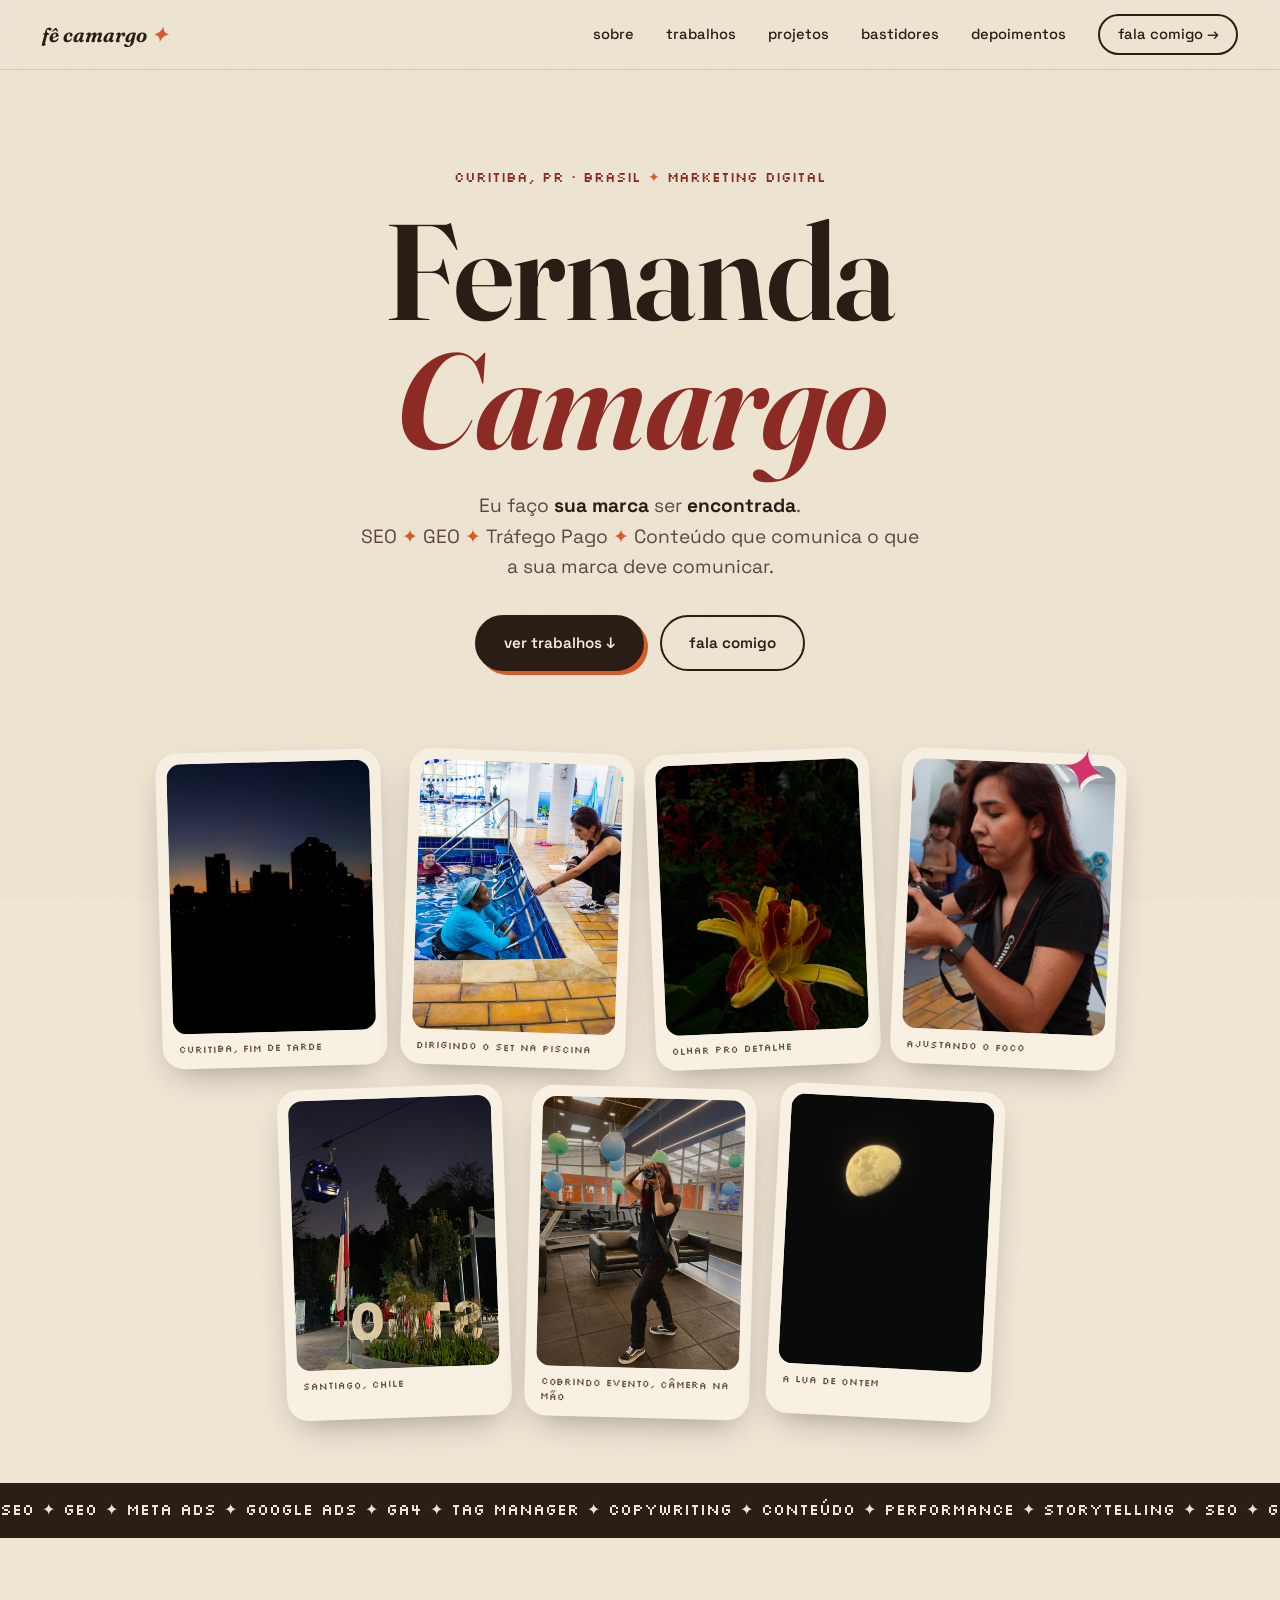
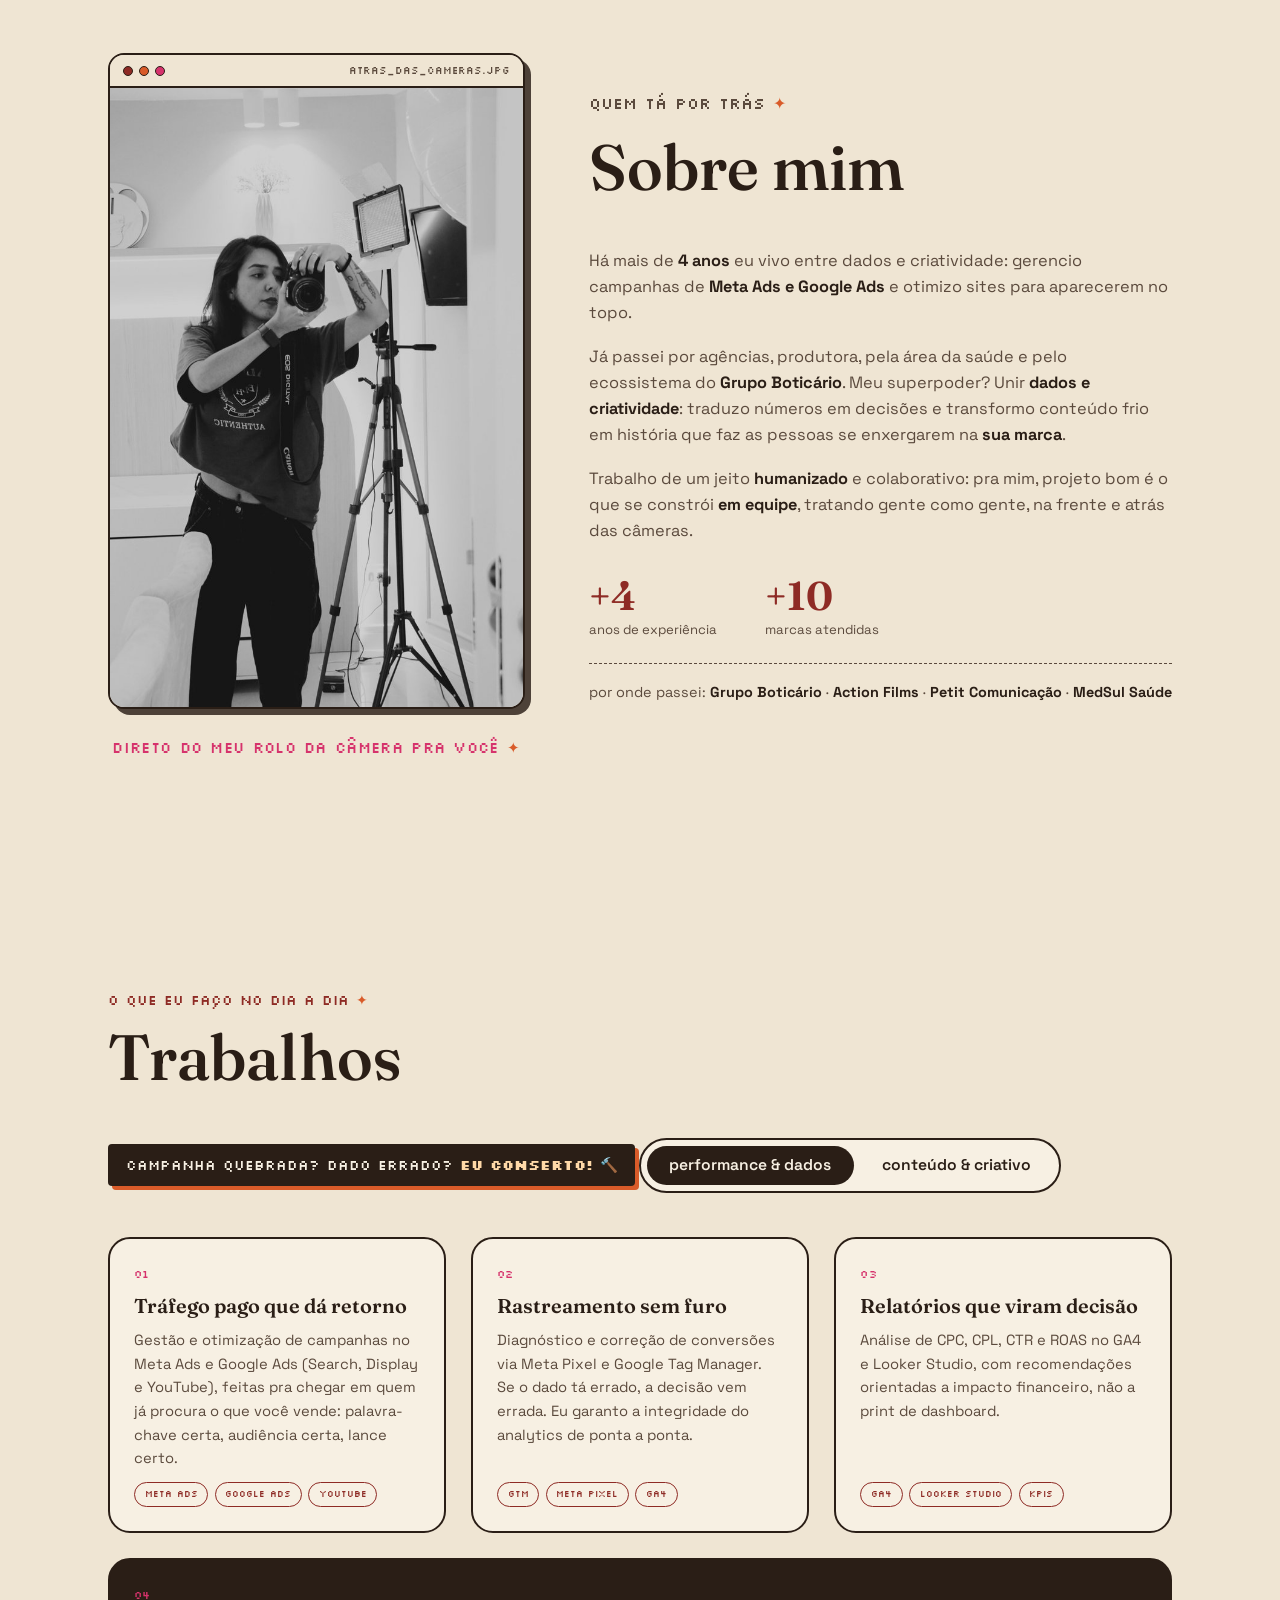
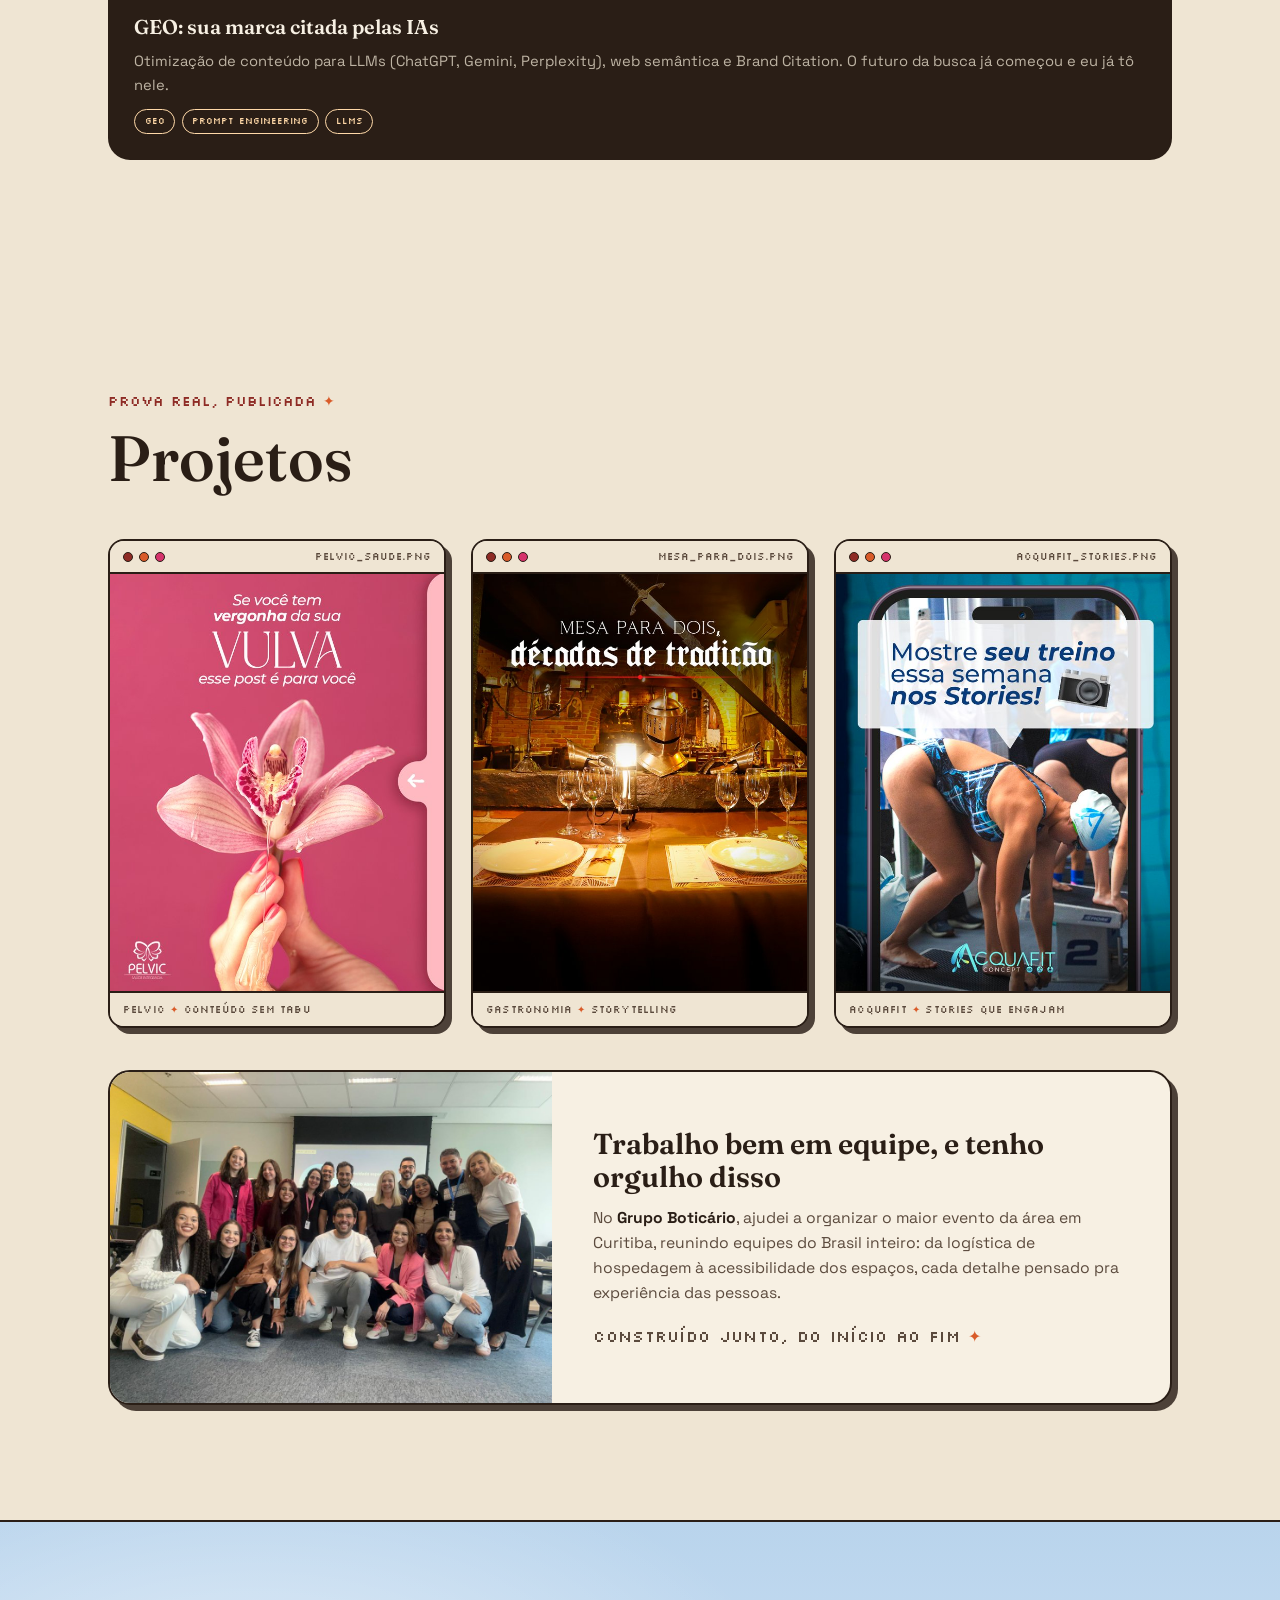
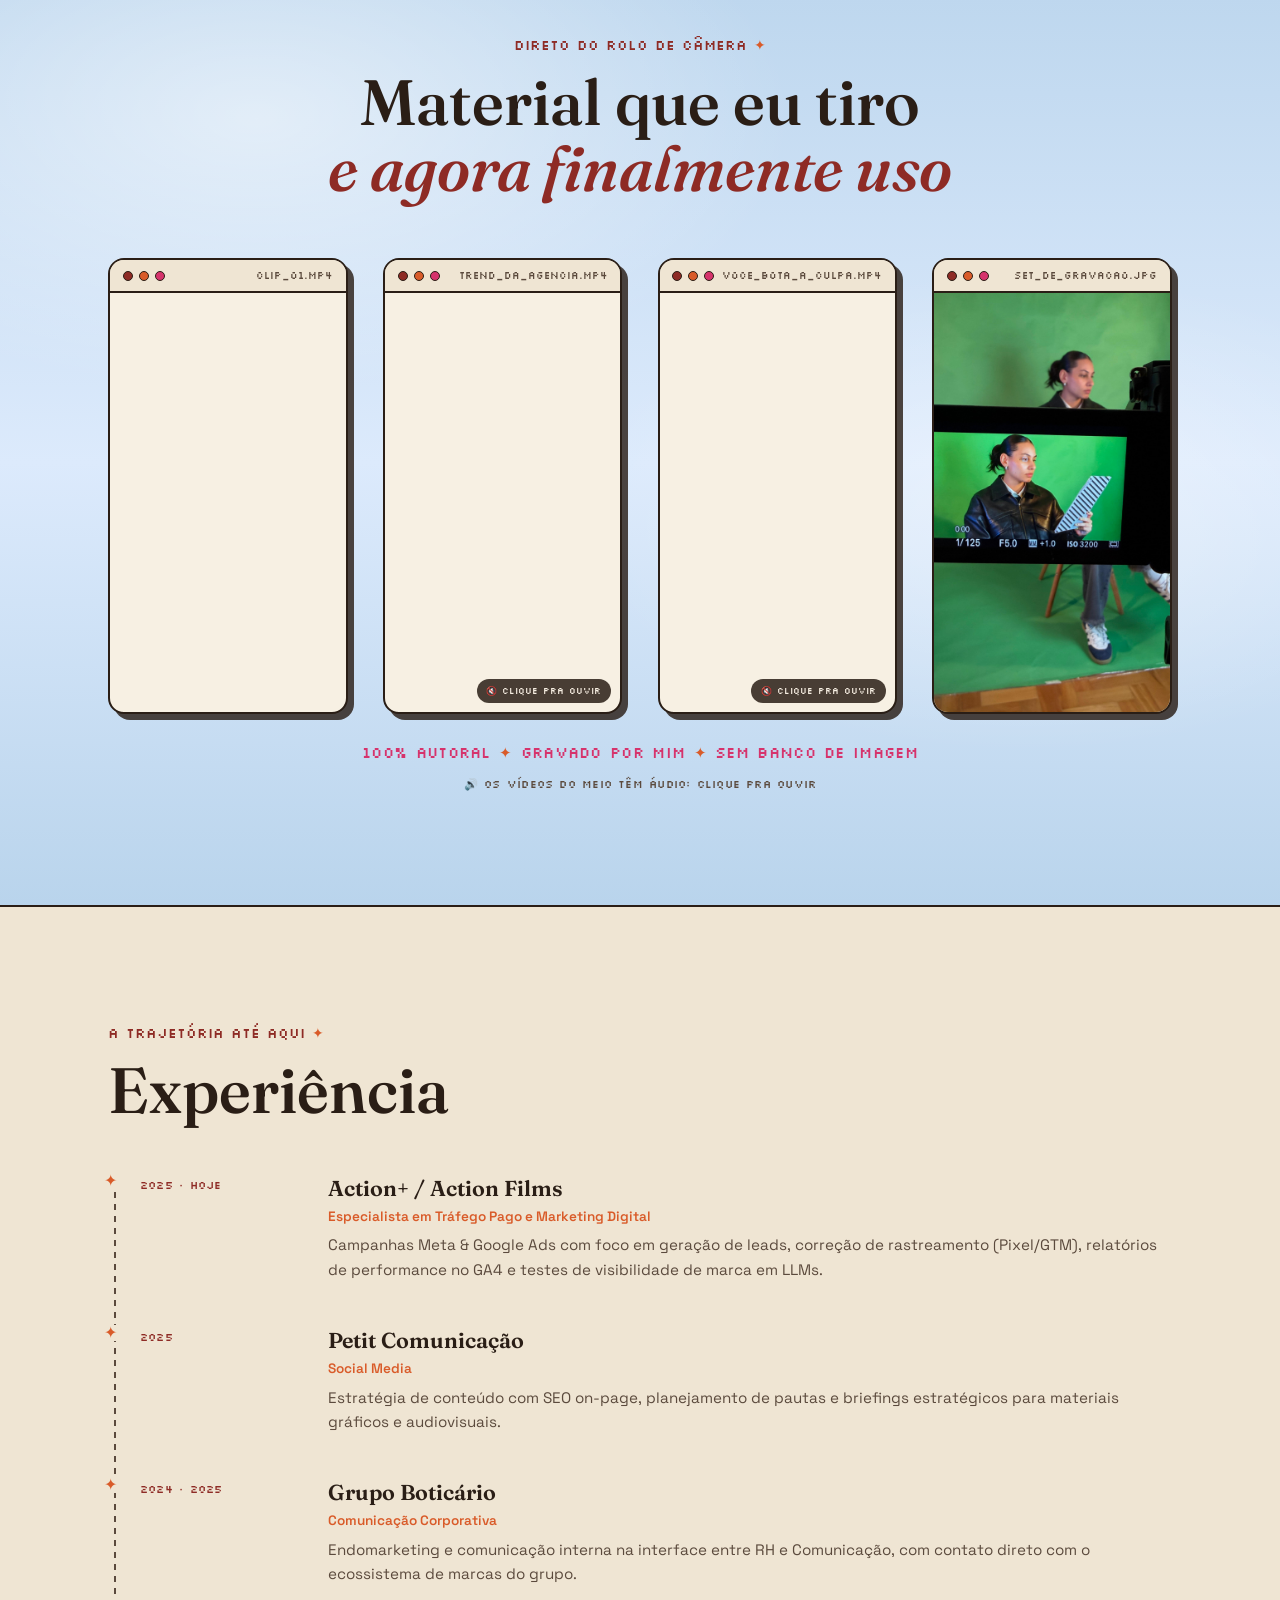
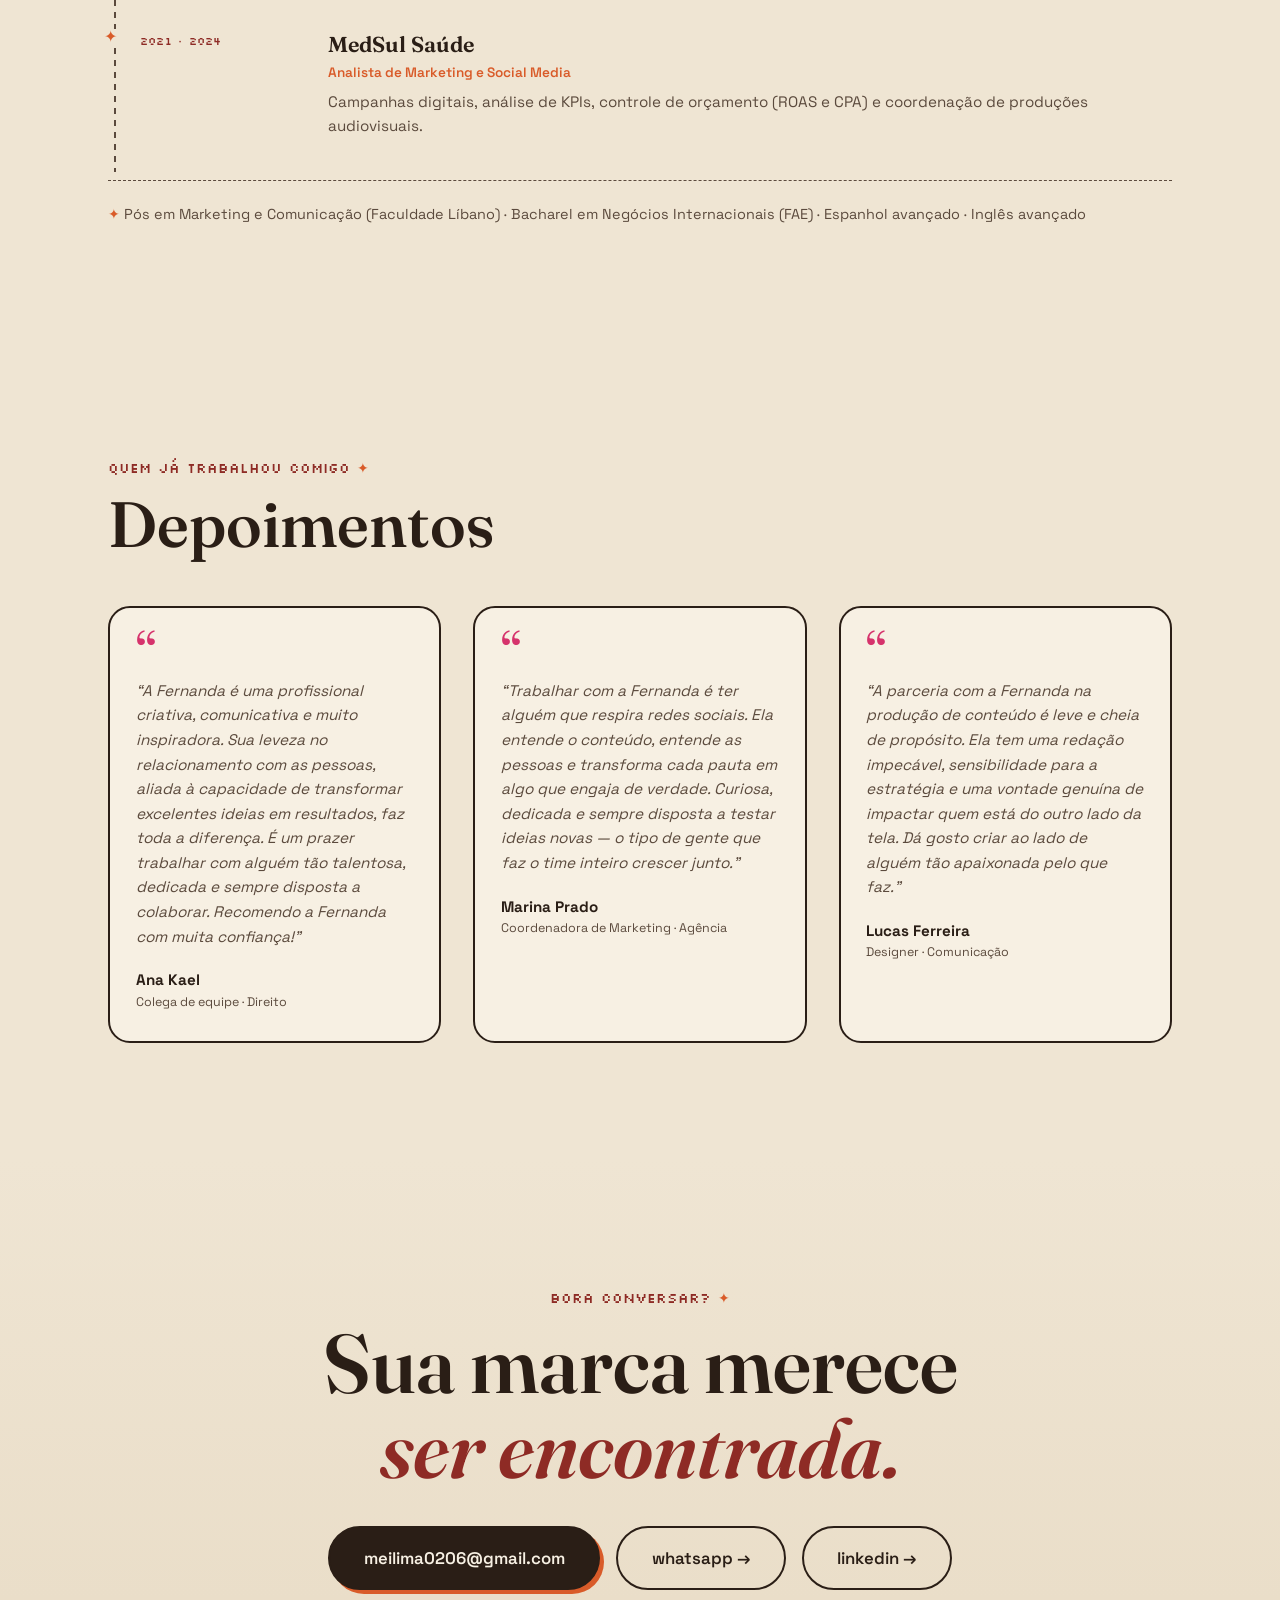
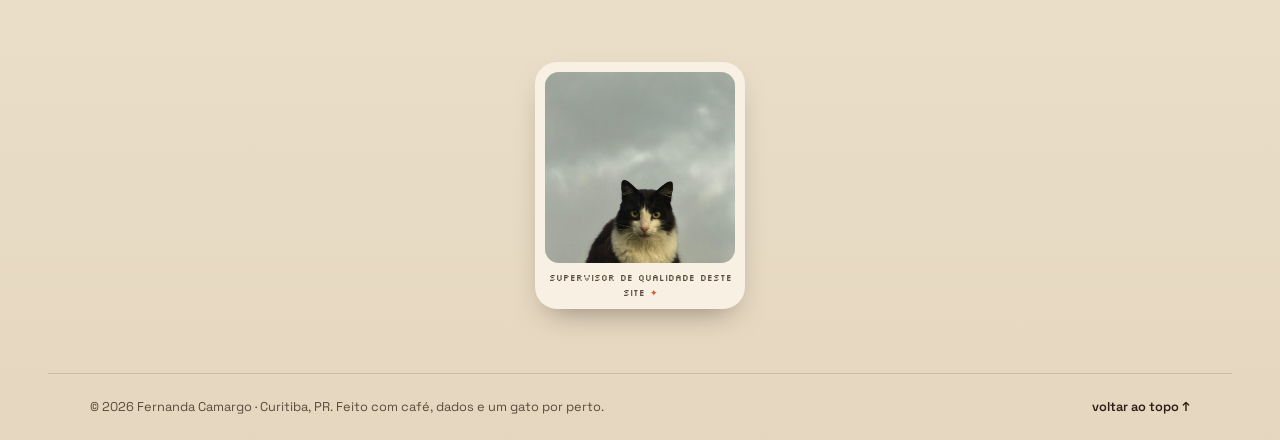
==== index.html @ 2ea476af "Adiciona depoimentos reais e de exemplo na secao Depoimentos - Depoimento real da Ana Kael (LinkedIn" ====
<!DOCTYPE html>
<html lang="pt-BR">
<head>
  <meta charset="UTF-8" />
  <meta name="viewport" content="width=device-width, initial-scale=1.0" />
  <title>Fernanda Camargo · SEO, GEO & Marketing Digital</title>
  <meta name="description" content="Portfólio de Fernanda Camargo, especialista em SEO, GEO e Marketing Digital em Curitiba. Tráfego pago, análise de dados e conteúdo que comunica o que a sua marca deve comunicar." />
  <link rel="preconnect" href="https://fonts.googleapis.com" />
  <link rel="preconnect" href="https://fonts.gstatic.com" crossorigin />
  <link href="https://fonts.googleapis.com/css2?family=Fraunces:ital,opsz,wght@0,9..144,300..900;1,9..144,300..900&family=Space+Grotesk:wght@300..700&family=Silkscreen:wght@400;700&display=swap" rel="stylesheet" />
  <link rel="stylesheet" href="styles.css" />
  <link rel="icon" href="data:image/svg+xml,<svg xmlns='http://www.w3.org/2000/svg' viewBox='0 0 100 100'><text y='.9em' font-size='90'>✦</text></svg>" />
</head>
<body>

  <!-- ══════════ NAV ══════════ -->
  <header class="nav" id="topo">
    <a class="nav__logo" href="#topo">fê camargo <span class="star">✦</span></a>
    <nav class="nav__links" id="navLinks">
      <a href="#sobre">sobre</a>
      <a href="#trabalhos">trabalhos</a>
      <a href="#projetos">projetos</a>
      <a href="#bastidores">bastidores</a>
      <a href="#depoimentos">depoimentos</a>
      <a href="#contato" class="nav__cta">fala comigo →</a>
    </nav>
    <button class="nav__burger" id="navBurger" aria-label="Abrir menu">
      <span></span><span></span><span></span>
    </button>
  </header>

  <!-- ══════════ HERO ══════════ -->
  <section class="hero">
    <p class="hero__eyebrow reveal">Curitiba, PR · Brasil <span class="star">✦</span> Marketing Digital</p>
    <h1 class="hero__title reveal">
      Fernanda<br /><em>Camargo</em>
    </h1>
    <p class="hero__sub reveal">
      Eu faço <strong>sua marca</strong> ser <strong>encontrada</strong>.<br />
      SEO <span class="star">✦</span> GEO <span class="star">✦</span> Tráfego Pago <span class="star">✦</span> Conteúdo que comunica o que a sua marca deve comunicar.
    </p>
    <div class="hero__actions reveal">
      <a class="btn btn--primary" href="#trabalhos">ver trabalhos ↓</a>
      <a class="btn btn--ghost" href="#contato">fala comigo</a>
    </div>

    <div class="hero__collage reveal">
      <figure class="polaroid polaroid--wide" data-tilt="-1.5">
        <img src="assets/foto-skyline.jpeg" alt="Skyline de Curitiba ao pôr do sol" loading="eager" />
        <figcaption>curitiba, fim de tarde</figcaption>
      </figure>
      <figure class="polaroid" data-tilt="2">
        <img src="assets/foto-trabalho-piscina.jpeg" alt="Fernanda dirigindo uma sessão de fotos na beira da piscina" loading="lazy" />
        <figcaption>dirigindo o set na piscina</figcaption>
      </figure>
      <figure class="polaroid" data-tilt="-2.5">
        <img src="assets/foto-flor.jpeg" alt="Flor de lírio amarela e vermelha" loading="lazy" />
        <figcaption>olhar pro detalhe</figcaption>
      </figure>
      <figure class="polaroid" data-tilt="2.5">
        <img src="assets/foto-trabalho-camera.jpeg" alt="Fernanda ajustando sua câmera Canon" loading="lazy" />
        <figcaption>ajustando o foco</figcaption>
      </figure>
      <figure class="polaroid" data-tilt="-2">
        <img src="assets/foto-santiago.jpeg" alt="Teleférico em Santiago, Chile, à noite" loading="lazy" />
        <figcaption>santiago, chile</figcaption>
      </figure>
      <figure class="polaroid" data-tilt="1.5">
        <img src="assets/foto-trabalho-evento.jpeg" alt="Fernanda fotografando durante um evento" loading="lazy" />
        <figcaption>cobrindo evento, câmera na mão</figcaption>
      </figure>
      <figure class="polaroid polaroid--small" data-tilt="3">
        <img src="assets/foto-lua.jpeg" alt="Lua em céu escuro" loading="lazy" />
        <figcaption>a lua de ontem</figcaption>
      </figure>
      <span class="sticker sticker--star" aria-hidden="true">✦</span>
    </div>
  </section>

  <!-- ══════════ MARQUEE ══════════ -->
  <div class="marquee" aria-hidden="true">
    <div class="marquee__track">
      <span>SEO ✦ GEO ✦ META ADS ✦ GOOGLE ADS ✦ GA4 ✦ TAG MANAGER ✦ COPYWRITING ✦ CONTEÚDO ✦ PERFORMANCE ✦ STORYTELLING ✦&nbsp;</span>
      <span>SEO ✦ GEO ✦ META ADS ✦ GOOGLE ADS ✦ GA4 ✦ TAG MANAGER ✦ COPYWRITING ✦ CONTEÚDO ✦ PERFORMANCE ✦ STORYTELLING ✦&nbsp;</span>
    </div>
  </div>

  <!-- ══════════ SOBRE ══════════ -->
  <section class="sobre section" id="sobre">
    <div class="sobre__media reveal">
      <div class="window">
        <div class="window__bar"><span></span><span></span><span></span><i>atras_das_cameras.jpg</i></div>
        <img src="assets/foto-espelho.jpeg" alt="Fernanda Camargo fotografando em frente ao espelho, com tripé e iluminação de estúdio" loading="lazy" />
      </div>
      <p class="pixel pixel--pink">direto do meu rolo da câmera pra você <span class="star">✦</span></p>
    </div>
    <div class="sobre__text">
      <p class="section__eyebrow reveal">quem tá por trás <span class="star">✦</span></p>
      <h2 class="section__title reveal">Sobre mim</h2>
      <p class="reveal">
        Há mais de <strong>4 anos</strong> eu vivo entre dados e criatividade: gerencio campanhas de
        <strong>Meta Ads e Google Ads</strong> e otimizo sites para aparecerem no topo.
      </p>
      <p class="reveal">
        Já passei por agências, produtora, pela área da saúde e pelo ecossistema do <strong>Grupo Boticário</strong>.
        Meu superpoder? Unir <strong>dados e criatividade</strong>: traduzo números em decisões e transformo
        conteúdo frio em história que faz as pessoas se enxergarem na <strong>sua marca</strong>.
      </p>
      <p class="reveal">
        Trabalho de um jeito <strong>humanizado</strong> e colaborativo: pra mim, projeto bom é o que
        se constrói <strong>em equipe</strong>, tratando gente como gente, na frente e atrás das câmeras.
      </p>
      <ul class="stats reveal">
        <li><b>+4</b><span>anos de experiência</span></li>
        <li><b>+10</b><span>marcas atendidas</span></li>
      </ul>
      <p class="sobre__brands reveal">
        por onde passei: <b>Grupo Boticário</b> · <b>Action Films</b> · <b>Petit Comunicação</b> · <b>MedSul Saúde</b>
      </p>
    </div>
  </section>

  <!-- ══════════ TRABALHOS ══════════ -->
  <section class="trabalhos section" id="trabalhos">
    <p class="section__eyebrow reveal">o que eu faço no dia a dia <span class="star">✦</span></p>
    <h2 class="section__title reveal">Trabalhos</h2>

    <p class="felix reveal">campanha quebrada? dado errado? <b>eu conserto!</b> 🔨</p>

    <div class="tabs reveal" role="tablist">
      <button class="tab is-active" role="tab" aria-selected="true" data-tab="performance">performance & dados</button>
      <button class="tab" role="tab" aria-selected="false" data-tab="conteudo">conteúdo & criativo</button>
      <span class="tabs__glider" aria-hidden="true"></span>
    </div>

    <div class="panel is-active" id="panel-performance" role="tabpanel">
      <article class="card reveal">
        <span class="card__num pixel">01</span>
        <h3>Tráfego pago que dá retorno</h3>
        <p>Gestão e otimização de campanhas no Meta Ads e Google Ads (Search, Display e YouTube), feitas pra chegar em quem já procura o que você vende: palavra-chave certa, audiência certa, lance certo.</p>
        <div class="card__tags"><span>Meta Ads</span><span>Google Ads</span><span>YouTube</span></div>
      </article>
      <article class="card reveal">
        <span class="card__num pixel">02</span>
        <h3>Rastreamento sem furo</h3>
        <p>Diagnóstico e correção de conversões via Meta Pixel e Google Tag Manager. Se o dado tá errado, a decisão vem errada. Eu garanto a integridade do analytics de ponta a ponta.</p>
        <div class="card__tags"><span>GTM</span><span>Meta Pixel</span><span>GA4</span></div>
      </article>
      <article class="card reveal">
        <span class="card__num pixel">03</span>
        <h3>Relatórios que viram decisão</h3>
        <p>Análise de CPC, CPL, CTR e ROAS no GA4 e Looker Studio, com recomendações orientadas a impacto financeiro, não a print de dashboard.</p>
        <div class="card__tags"><span>GA4</span><span>Looker Studio</span><span>KPIs</span></div>
      </article>
      <article class="card card--destaque reveal">
        <span class="card__num pixel">04</span>
        <h3>GEO: sua marca citada pelas IAs</h3>
        <p>Otimização de conteúdo para LLMs (ChatGPT, Gemini, Perplexity), web semântica e Brand Citation. O futuro da busca já começou e eu já tô nele.</p>
        <div class="card__tags"><span>GEO</span><span>Prompt Engineering</span><span>LLMs</span></div>
      </article>
    </div>

    <div class="panel" id="panel-conteudo" role="tabpanel">
      <article class="card reveal">
        <span class="card__num pixel">01</span>
        <h3>Estratégia de conteúdo & SEO on-page</h3>
        <p>Planejamento de textos e páginas que respondem exatamente o que o seu cliente pesquisa no Google. Conteúdo que constrói autoridade de marca e sobe posição no orgânico.</p>
        <div class="card__tags"><span>SEO on-page</span><span>Conteúdo</span><span>Link Building</span></div>
      </article>
      <article class="card reveal">
        <span class="card__num pixel">02</span>
        <h3>Briefing criativo & roteiro</h3>
        <p>Briefings estratégicos para peças gráficas e audiovisuais, roteiro para vídeo e direção de criativos alinhados ao funil de conversão.</p>
        <div class="card__tags"><span>Copywriting</span><span>Storytelling</span><span>Roteiro</span></div>
      </article>
      <article class="card reveal">
        <span class="card__num pixel">03</span>
        <h3>Social media com propósito</h3>
        <p>Nada de post por postar: cada publicação sai com intenção e qualidade, guiada por tendência de busca e pelo formato que melhor performa no orgânico.</p>
        <div class="card__tags"><span>Social Media</span><span>Planejamento</span><span>Tendências</span></div>
      </article>
      <article class="card card--destaque reveal">
        <span class="card__num pixel">04</span>
        <h3>Produção audiovisual</h3>
        <p>Coordenação de produções audiovisuais e materiais gráficos conforme branding, do briefing ao corte final, com Premiere, After Effects e CapCut.</p>
        <div class="card__tags"><span>Premiere</span><span>After Effects</span><span>CapCut</span></div>
      </article>
    </div>
  </section>

  <!-- ══════════ PROJETOS ══════════ -->
  <section class="projetos section" id="projetos">
    <p class="section__eyebrow reveal">prova real, publicada <span class="star">✦</span></p>
    <h2 class="section__title reveal">Projetos</h2>
    <div class="projetos__grid">
      <figure class="window reveal" data-tilt="-1">
        <div class="window__bar"><span></span><span></span><span></span><i>pelvic_saude.png</i></div>
        <img src="assets/proj-pelvic.jpeg" alt="Post da Pelvic Saúde Integrada com uma orquídea: se você tem vergonha da sua vulva, esse post é para você" loading="lazy" />
        <figcaption class="projetos__cap pixel">pelvic <span class="star">✦</span> conteúdo sem tabu</figcaption>
      </figure>
      <figure class="window reveal" data-tilt="1.5">
        <div class="window__bar"><span></span><span></span><span></span><i>mesa_para_dois.png</i></div>
        <img src="assets/proj-mesa.jpeg" alt="Post de restaurante: mesa para dois, décadas de tradição" loading="lazy" />
        <figcaption class="projetos__cap pixel">gastronomia <span class="star">✦</span> storytelling</figcaption>
      </figure>
      <figure class="window reveal" data-tilt="-1.5">
        <div class="window__bar"><span></span><span></span><span></span><i>acquafit_stories.png</i></div>
        <img src="assets/proj-acquafit.jpeg" alt="Post da Acquafit Concept: mostre seu treino essa semana nos stories" loading="lazy" />
        <figcaption class="projetos__cap pixel">acquafit <span class="star">✦</span> stories que engajam</figcaption>
      </figure>
    </div>
    <div class="projetos__team reveal" data-tilt="0">
      <img src="assets/proj-boticario-equipe.jpeg" alt="Fernanda com a equipe do Grupo Boticário reunida em evento corporativo" loading="lazy" />
      <div>
        <h3>Trabalho bem em equipe, e tenho orgulho disso</h3>
        <p>No <strong>Grupo Boticário</strong>, ajudei a organizar o maior evento da área em Curitiba,
        reunindo equipes do Brasil inteiro: da logística de hospedagem à acessibilidade dos espaços,
        cada detalhe pensado pra experiência das pessoas.</p>
        <p class="pixel projetos__badge">construído junto, do início ao fim <span class="star">✦</span></p>
      </div>
    </div>
  </section>

  <!-- ══════════ BASTIDORES (vídeos) ══════════ -->
  <section class="bastidores" id="bastidores">
    <div class="bastidores__inner">
      <p class="section__eyebrow section__eyebrow--light reveal">direto do rolo de câmera <span class="star">✦</span></p>
      <h2 class="section__title section__title--light reveal">Material que eu tiro<br /><em>e agora finalmente uso</em></h2>
      <div class="bastidores__grid">
        <div class="window window--video reveal" data-tilt="-1.5">
          <div class="window__bar"><span></span><span></span><span></span><i>clip_01.mp4</i></div>
          <video src="assets/video-1.mp4" autoplay muted loop playsinline></video>
        </div>
        <div class="window window--video window--som reveal" data-tilt="1">
          <div class="window__bar"><span></span><span></span><span></span><i>trend_da_agencia.mp4</i></div>
          <video src="assets/video-4.mp4" autoplay muted loop playsinline></video>
        </div>
        <div class="window window--video window--som reveal" data-tilt="-1">
          <div class="window__bar"><span></span><span></span><span></span><i>voce_bota_a_culpa.mp4</i></div>
          <video src="assets/video-3.mp4" autoplay muted loop playsinline></video>
        </div>
        <div class="window window--video reveal" data-tilt="2">
          <div class="window__bar"><span></span><span></span><span></span><i>set_de_gravacao.jpg</i></div>
          <img src="assets/foto-bastidores.jpeg" alt="Set de gravação com chroma key" loading="lazy" />
        </div>
      </div>
      <p class="pixel pixel--pink reveal">100% autoral <span class="star">✦</span> gravado por mim <span class="star">✦</span> sem banco de imagem</p>
      <p class="pixel bastidores__som reveal">🔊 os vídeos do meio têm áudio: clique pra ouvir</p>
    </div>
  </section>

  <!-- ══════════ EXPERIÊNCIA ══════════ -->
  <section class="xp section" id="experiencia">
    <p class="section__eyebrow reveal">a trajetória até aqui <span class="star">✦</span></p>
    <h2 class="section__title reveal">Experiência</h2>
    <ol class="timeline">
      <li class="timeline__item reveal">
        <span class="timeline__date pixel">2025 · hoje</span>
        <div>
          <h3>Action+ / Action Films</h3>
          <p class="timeline__role">Especialista em Tráfego Pago e Marketing Digital</p>
          <p>Campanhas Meta & Google Ads com foco em geração de leads, correção de rastreamento (Pixel/GTM), relatórios de performance no GA4 e testes de visibilidade de marca em LLMs.</p>
        </div>
      </li>
      <li class="timeline__item reveal">
        <span class="timeline__date pixel">2025</span>
        <div>
          <h3>Petit Comunicação</h3>
          <p class="timeline__role">Social Media</p>
          <p>Estratégia de conteúdo com SEO on-page, planejamento de pautas e briefings estratégicos para materiais gráficos e audiovisuais.</p>
        </div>
      </li>
      <li class="timeline__item reveal">
        <span class="timeline__date pixel">2024 · 2025</span>
        <div>
          <h3>Grupo Boticário</h3>
          <p class="timeline__role">Comunicação Corporativa</p>
          <p>Endomarketing e comunicação interna na interface entre RH e Comunicação, com contato direto com o ecossistema de marcas do grupo.</p>
        </div>
      </li>
      <li class="timeline__item reveal">
        <span class="timeline__date pixel">2021 · 2024</span>
        <div>
          <h3>MedSul Saúde</h3>
          <p class="timeline__role">Analista de Marketing e Social Media</p>
          <p>Campanhas digitais, análise de KPIs, controle de orçamento (ROAS e CPA) e coordenação de produções audiovisuais.</p>
        </div>
      </li>
    </ol>
    <p class="xp__edu reveal">
      <span class="star">✦</span> Pós em Marketing e Comunicação (Faculdade Líbano) ·
      Bacharel em Negócios Internacionais (FAE) ·
      Espanhol avançado · Inglês avançado
    </p>
  </section>

  <!-- ══════════ DEPOIMENTOS ══════════ -->
  <section class="depo section" id="depoimentos">
    <p class="section__eyebrow reveal">quem já trabalhou comigo <span class="star">✦</span></p>
    <h2 class="section__title reveal">Depoimentos</h2>
    <div class="depo__grid">
      <blockquote class="depo__card reveal" data-tilt="-1">
        <p>“A Fernanda é uma profissional criativa, comunicativa e muito inspiradora. Sua leveza no relacionamento com as pessoas, aliada à capacidade de transformar excelentes ideias em resultados, faz toda a diferença. É um prazer trabalhar com alguém tão talentosa, dedicada e sempre disposta a colaborar. Recomendo a Fernanda com muita confiança!”</p>
        <footer><b>Ana Kael</b><span>Colega de equipe · Direito</span></footer>
      </blockquote>
      <blockquote class="depo__card reveal" data-tilt="1.5">
        <p>“Trabalhar com a Fernanda é ter alguém que respira redes sociais. Ela entende o conteúdo, entende as pessoas e transforma cada pauta em algo que engaja de verdade. Curiosa, dedicada e sempre disposta a testar ideias novas — o tipo de gente que faz o time inteiro crescer junto.”</p>
        <footer><b>Marina Prado</b><span>Coordenadora de Marketing · Agência</span></footer>
      </blockquote>
      <blockquote class="depo__card reveal" data-tilt="-2">
        <p>“A parceria com a Fernanda na produção de conteúdo é leve e cheia de propósito. Ela tem uma redação impecável, sensibilidade para a estratégia e uma vontade genuína de impactar quem está do outro lado da tela. Dá gosto criar ao lado de alguém tão apaixonada pelo que faz.”</p>
        <footer><b>Lucas Ferreira</b><span>Designer · Comunicação</span></footer>
      </blockquote>
    </div>
  </section>

  <!-- ══════════ CONTATO ══════════ -->
  <section class="contato" id="contato">
    <p class="section__eyebrow reveal">bora conversar? <span class="star">✦</span></p>
    <h2 class="contato__title reveal">Sua marca merece<br /><em>ser encontrada.</em></h2>
    <div class="contato__actions reveal">
      <a class="btn btn--primary btn--big" href="mailto:meilima0206@gmail.com">meilima0206@gmail.com</a>
      <a class="btn btn--ghost btn--big" href="https://wa.me/5541989009040" target="_blank" rel="noopener">whatsapp →</a>
      <a class="btn btn--ghost btn--big" href="https://www.linkedin.com/in/fernanda-camargo-9b7b341a2/" target="_blank" rel="noopener">linkedin →</a>
    </div>
    <figure class="contato__cat reveal" data-tilt="3">
      <img src="assets/foto-gato.jpeg" alt="Gato preto e branco olhando para a câmera" loading="lazy" />
      <figcaption>supervisor de qualidade deste site <span class="star">✦</span></figcaption>
    </figure>
    <footer class="footer">
      <p>© 2026 Fernanda Camargo · Curitiba, PR. Feito com café, dados e um gato por perto.</p>
      <a href="#topo">voltar ao topo ↑</a>
    </footer>
  </section>

  <script src="script.js"></script>
</body>
</html>
---- styles.css ----
/* ═══════════════════════════════════════════
   Fernanda Camargo · Portfólio
   Estética: papel + colagem + retrô digital
   ═══════════════════════════════════════════ */

:root {
  --paper: #efe5d3;
  --paper-2: #f7f0e3;
  --ink: #2a1e16;
  --ink-soft: #5b4a3d;
  --wine: #8e2b25;
  --orange: #d95b29;
  --pink: #d6336c;
  --sky-1: #b9d4ec;
  --sky-2: #dceafc;
  --radius: 22px;
  --font-display: "Fraunces", serif;
  --font-body: "Space Grotesk", sans-serif;
  --font-pixel: "Silkscreen", monospace;
}

* { margin: 0; padding: 0; box-sizing: border-box; }

html { scroll-behavior: smooth; }

body {
  font-family: var(--font-body);
  background: var(--paper);
  color: var(--ink);
  line-height: 1.6;
  overflow-x: hidden;
  position: relative;
}

/* textura de papel (ruído sutil por cima de tudo) */
body::after {
  content: "";
  position: fixed;
  inset: 0;
  pointer-events: none;
  z-index: 999;
  opacity: 0.35;
  background-image: url("data:image/svg+xml,%3Csvg xmlns='http://www.w3.org/2000/svg' width='160' height='160'%3E%3Cfilter id='n'%3E%3CfeTurbulence type='fractalNoise' baseFrequency='0.9' numOctaves='2'/%3E%3CfeColorMatrix values='0 0 0 0 0 0 0 0 0 0 0 0 0 0 0 0 0 0 0.05 0'/%3E%3C/filter%3E%3Crect width='160' height='160' filter='url(%23n)'/%3E%3C/svg%3E");
}

::selection { background: var(--pink); color: #fff; }

img, video { display: block; max-width: 100%; }

.star { color: var(--orange); display: inline-block; }

/* ── Tipos utilitários ─────────────────── */
.pixel { font-family: var(--font-pixel); letter-spacing: 0.02em; }
.pixel--pink { color: var(--pink); font-size: clamp(0.7rem, 1.6vw, 0.95rem); text-align: center; margin-top: 1.6rem; }

.section { max-width: 1160px; margin: 0 auto; padding: clamp(4rem, 9vw, 7.5rem) clamp(1.2rem, 5vw, 3rem); }

.section__eyebrow {
  font-family: var(--font-pixel);
  font-size: clamp(0.65rem, 1.4vw, 0.85rem);
  color: var(--wine);
  text-transform: lowercase;
  margin-bottom: 0.8rem;
}
.section__eyebrow--light { color: var(--paper-2); }

.section__title {
  font-family: var(--font-display);
  font-weight: 560;
  font-size: clamp(2.2rem, 5.5vw, 4rem);
  line-height: 1.04;
  margin-bottom: clamp(1.8rem, 4vw, 3rem);
}
.section__title em { font-style: italic; color: var(--wine); }
.section__title--light { color: var(--paper-2); }
.section__title--light em { color: #ffd9a8; }

/* ── Botões ────────────────────────────── */
.btn {
  display: inline-block;
  font-family: var(--font-body);
  font-weight: 600;
  font-size: 0.95rem;
  text-decoration: none;
  padding: 0.85rem 1.7rem;
  border-radius: 999px;
  border: 2px solid var(--ink);
  transition: transform 0.18s ease, box-shadow 0.18s ease, background 0.18s ease, color 0.18s ease;
}
.btn--primary { background: var(--ink); color: var(--paper-2); box-shadow: 4px 4px 0 var(--orange); }
.btn--primary:hover { transform: translate(-2px, -2px); box-shadow: 7px 7px 0 var(--orange); }
.btn--ghost { background: transparent; color: var(--ink); }
.btn--ghost:hover { background: var(--ink); color: var(--paper-2); }
.btn--big { padding: 1.05rem 2.1rem; font-size: 1.05rem; }

/* ── Nav ───────────────────────────────── */
.nav {
  position: sticky;
  top: 0;
  z-index: 100;
  display: flex;
  align-items: center;
  justify-content: space-between;
  padding: 0.9rem clamp(1.2rem, 4vw, 2.6rem);
  background: color-mix(in srgb, var(--paper) 82%, transparent);
  backdrop-filter: blur(10px);
  border-bottom: 1px solid color-mix(in srgb, var(--ink) 12%, transparent);
}
.nav__logo {
  font-family: var(--font-display);
  font-style: italic;
  font-weight: 640;
  font-size: 1.25rem;
  color: var(--ink);
  text-decoration: none;
}
.nav__links { display: flex; align-items: center; gap: clamp(1rem, 2.6vw, 2rem); }
.nav__links a {
  color: var(--ink);
  text-decoration: none;
  font-size: 0.92rem;
  font-weight: 500;
  position: relative;
}
.nav__links a:not(.nav__cta)::after {
  content: "";
  position: absolute;
  left: 0; bottom: -4px;
  width: 100%; height: 2px;
  background: var(--wine);
  transform: scaleX(0);
  transform-origin: right;
  transition: transform 0.25s ease;
}
.nav__links a:not(.nav__cta):hover::after { transform: scaleX(1); transform-origin: left; }
.nav__cta {
  border: 2px solid var(--ink);
  border-radius: 999px;
  padding: 0.4rem 1.1rem;
  transition: background 0.2s, color 0.2s;
}
.nav__cta:hover { background: var(--ink); color: var(--paper-2) !important; }
.nav__burger { display: none; background: none; border: none; cursor: pointer; }
.nav__burger span { display: block; width: 26px; height: 3px; background: var(--ink); margin: 5px 0; border-radius: 2px; transition: 0.3s; }

/* ── Hero ──────────────────────────────── */
.hero {
  max-width: 1160px;
  margin: 0 auto;
  padding: clamp(3.5rem, 8vw, 6rem) clamp(1.2rem, 5vw, 3rem) clamp(2.5rem, 6vw, 4rem);
  text-align: center;
}
.hero__eyebrow {
  font-family: var(--font-pixel);
  font-size: clamp(0.65rem, 1.5vw, 0.85rem);
  color: var(--wine);
  margin-bottom: 1.2rem;
}
.hero__title {
  font-family: var(--font-display);
  font-weight: 620;
  font-size: clamp(3.4rem, 12vw, 8.5rem);
  line-height: 0.95;
  letter-spacing: -0.01em;
}
.hero__title em { font-style: italic; color: var(--wine); }
.hero__sub {
  margin: 1.6rem auto 0;
  max-width: 560px;
  font-size: clamp(1rem, 2.2vw, 1.2rem);
  color: var(--ink-soft);
}
.hero__sub strong { color: var(--ink); }
.hero__actions { margin-top: 2rem; display: flex; gap: 1rem; justify-content: center; flex-wrap: wrap; }

/* colagem: fotos no mesmo tamanho, zoom no hover */
.hero__collage {
  margin-top: clamp(3rem, 7vw, 5rem);
  display: flex;
  flex-wrap: wrap;
  justify-content: center;
  gap: clamp(0.9rem, 2vw, 1.3rem);
  position: relative;
}
.polaroid {
  width: clamp(150px, 21vw, 225px);
  background: var(--paper-2);
  border-radius: var(--radius);
  padding: 0.7rem 0.7rem 0.5rem;
  box-shadow: 0 14px 34px -14px rgba(42, 30, 22, 0.45);
  transform: rotate(var(--tilt, 0deg));
  transition: transform 0.35s cubic-bezier(0.34, 1.56, 0.64, 1), box-shadow 0.35s ease;
}
.polaroid:hover {
  transform: rotate(0deg) scale(1.18);
  box-shadow: 0 24px 44px -14px rgba(42, 30, 22, 0.55);
  z-index: 6;
}
.polaroid img {
  width: 100%;
  border-radius: calc(var(--radius) - 8px);
  aspect-ratio: 3 / 4;
  object-fit: cover;
}
.polaroid figcaption {
  font-family: var(--font-pixel);
  font-size: 0.62rem;
  color: var(--ink-soft);
  padding: 0.45rem 0.3rem 0.2rem;
  text-align: left;
}
.sticker--star {
  position: absolute;
  top: -1.6rem; right: 6%;
  font-size: clamp(2.2rem, 5vw, 3.6rem);
  color: var(--pink);
  transform: rotate(14deg);
  text-shadow: 3px 3px 0 var(--paper-2);
  animation: twinkle 3.2s ease-in-out infinite;
}
@keyframes twinkle {
  0%, 100% { transform: rotate(14deg) scale(1); }
  50% { transform: rotate(20deg) scale(1.12); }
}

/* ── Marquee ───────────────────────────── */
.marquee {
  overflow: hidden;
  background: var(--ink);
  padding: 0.8rem 0;
  border-top: 2px solid var(--ink);
  border-bottom: 2px solid var(--ink);
}
.marquee__track {
  display: flex;
  white-space: nowrap;
  animation: scroll 22s linear infinite;
}
.marquee__track span {
  font-family: var(--font-pixel);
  font-size: clamp(0.75rem, 1.8vw, 1rem);
  color: var(--paper);
}
@keyframes scroll {
  from { transform: translateX(0); }
  to { transform: translateX(-50%); }
}

/* ── Janelinhas retrô ──────────────────── */
.window {
  background: var(--paper-2);
  border: 2px solid var(--ink);
  border-radius: 16px;
  overflow: hidden;
  box-shadow: 6px 6px 0 color-mix(in srgb, var(--ink) 82%, transparent);
}
.window__bar {
  display: flex;
  align-items: center;
  gap: 6px;
  padding: 0.5rem 0.8rem;
  border-bottom: 2px solid var(--ink);
  background: var(--paper);
}
.window__bar span {
  width: 10px; height: 10px;
  border-radius: 50%;
  border: 1.5px solid var(--ink);
}
.window__bar span:nth-child(1) { background: var(--wine); }
.window__bar span:nth-child(2) { background: var(--orange); }
.window__bar span:nth-child(3) { background: var(--pink); }
.window__bar i {
  font-family: var(--font-pixel);
  font-style: normal;
  font-size: 0.6rem;
  color: var(--ink-soft);
  margin-left: auto;
}
.window img, .window video { width: 100%; object-fit: cover; }

/* ── Sobre ─────────────────────────────── */
.sobre {
  display: grid;
  grid-template-columns: minmax(280px, 5fr) 7fr;
  gap: clamp(2rem, 5vw, 4.5rem);
  align-items: center;
}
.sobre__media { transform: rotate(-1.5deg); }
.sobre__text p { margin-bottom: 1.1rem; color: var(--ink-soft); font-size: 1.02rem; }
.sobre__text p strong, .sobre__text p em { color: var(--ink); }
.stats {
  list-style: none;
  display: flex;
  gap: clamp(1.4rem, 4vw, 3rem);
  margin: 1.8rem 0 1.4rem;
}
.stats li { display: flex; flex-direction: column; }
.stats b { font-family: var(--font-display); font-weight: 640; font-size: clamp(1.7rem, 3.6vw, 2.5rem); color: var(--wine); line-height: 1.15; }
.stats span { font-size: 0.82rem; color: var(--ink-soft); }
.sobre__brands { font-size: 0.9rem !important; border-top: 1px dashed var(--ink-soft); padding-top: 1.1rem; }
.sobre__brands b { color: var(--ink); }

/* ── Selo "eu conserto!" (homenagem ao Detona Ralph) ── */
.felix {
  display: inline-block;
  font-family: var(--font-pixel);
  font-size: clamp(0.68rem, 1.6vw, 0.9rem);
  background: var(--ink);
  color: var(--paper-2);
  padding: 0.6rem 1.1rem;
  border-radius: 4px;
  box-shadow: 4px 4px 0 var(--orange);
  transform: rotate(-1.2deg);
  margin-bottom: clamp(1.4rem, 3vw, 2rem);
}
.felix b { color: #ffd9a8; }

/* ── Tabs ──────────────────────────────── */
.tabs {
  position: relative;
  display: inline-flex;
  gap: 0.4rem;
  background: var(--paper-2);
  border: 2px solid var(--ink);
  border-radius: 999px;
  padding: 0.35rem;
  margin-bottom: clamp(1.8rem, 4vw, 2.8rem);
}
.tab {
  position: relative;
  z-index: 1;
  font-family: var(--font-body);
  font-weight: 600;
  font-size: clamp(0.82rem, 2vw, 0.98rem);
  padding: 0.6rem 1.4rem;
  border: none;
  background: none;
  border-radius: 999px;
  cursor: pointer;
  color: var(--ink);
  transition: color 0.25s;
}
.tab.is-active { color: var(--paper-2); }
.tabs__glider {
  position: absolute;
  top: 0.35rem;
  bottom: 0.35rem;
  border-radius: 999px;
  background: var(--ink);
  transition: left 0.3s cubic-bezier(0.65, 0, 0.35, 1), width 0.3s cubic-bezier(0.65, 0, 0.35, 1);
}

.panel {
  display: none;
  grid-template-columns: repeat(auto-fit, minmax(min(100%, 250px), 1fr));
  gap: clamp(1rem, 2.5vw, 1.6rem);
}
.panel.is-active { display: grid; }

.card {
  background: var(--paper-2);
  border: 2px solid var(--ink);
  border-radius: var(--radius);
  padding: 1.6rem 1.5rem 1.5rem;
  display: flex;
  flex-direction: column;
  gap: 0.7rem;
  transition: transform 0.22s ease, box-shadow 0.22s ease;
}
.card:hover { transform: translateY(-6px); box-shadow: 0 16px 0 -8px var(--orange); }
.card--destaque { background: var(--ink); color: var(--paper); border-color: var(--ink); grid-column: 1 / -1; }
.card--destaque h3 { color: var(--paper-2); }
.card--destaque:hover { box-shadow: 0 16px 0 -8px var(--pink); }
.card__num { font-size: 0.7rem; color: var(--pink); }
.card h3 { font-family: var(--font-display); font-weight: 600; font-size: 1.25rem; line-height: 1.2; }
.card p { font-size: 0.92rem; color: var(--ink-soft); flex: 1; }
.card--destaque p { color: color-mix(in srgb, var(--paper) 75%, transparent); }
.card__tags { display: flex; flex-wrap: wrap; gap: 0.4rem; }
.card__tags span {
  font-family: var(--font-pixel);
  font-size: 0.55rem;
  padding: 0.28rem 0.6rem;
  border: 1.5px solid currentColor;
  border-radius: 999px;
  color: var(--wine);
}
.card--destaque .card__tags span { color: #ffd9a8; }

/* ── Projetos ──────────────────────────── */
.projetos__grid {
  display: grid;
  grid-template-columns: repeat(auto-fit, minmax(min(100%, 240px), 1fr));
  gap: clamp(1rem, 2.5vw, 1.6rem);
  margin-bottom: clamp(1.6rem, 4vw, 2.6rem);
}
.projetos__grid .window { transform: rotate(var(--tilt, 0deg)); transition: transform 0.35s cubic-bezier(0.34, 1.56, 0.64, 1); margin: 0; }
.projetos__grid .window:hover { transform: rotate(0deg) scale(1.04); }
.projetos__grid .window img { aspect-ratio: 4 / 5; object-fit: cover; }
.projetos__cap {
  font-size: 0.6rem;
  color: var(--ink-soft);
  padding: 0.55rem 0.8rem;
  border-top: 2px solid var(--ink);
  background: var(--paper);
}
.projetos__team {
  display: grid;
  grid-template-columns: minmax(260px, 5fr) 7fr;
  align-items: stretch;
  background: var(--paper-2);
  border: 2px solid var(--ink);
  border-radius: var(--radius);
  overflow: hidden;
  box-shadow: 6px 6px 0 color-mix(in srgb, var(--ink) 82%, transparent);
}
.projetos__team img { width: 100%; height: 100%; object-fit: cover; }
.projetos__team > div { padding: clamp(1.4rem, 3.5vw, 2.6rem); align-self: center; }
.projetos__team h3 { font-family: var(--font-display); font-weight: 620; font-size: clamp(1.3rem, 2.6vw, 1.8rem); line-height: 1.15; margin-bottom: 0.8rem; }
.projetos__team p { color: var(--ink-soft); font-size: 0.98rem; }
.projetos__team p strong { color: var(--ink); }
.projetos__badge { margin-top: 1.1rem; color: var(--pink); font-size: 0.7rem; }

/* ── Bastidores (céu) ──────────────────── */
.bastidores {
  background:
    radial-gradient(ellipse 60% 40% at 20% 20%, rgba(255, 255, 255, 0.5), transparent 70%),
    radial-gradient(ellipse 50% 35% at 80% 60%, rgba(255, 255, 255, 0.4), transparent 70%),
    linear-gradient(180deg, var(--sky-1), var(--sky-2) 55%, var(--sky-1));
  border-top: 2px solid var(--ink);
  border-bottom: 2px solid var(--ink);
}
.bastidores__inner {
  max-width: 1160px;
  margin: 0 auto;
  padding: clamp(4rem, 9vw, 7rem) clamp(1.2rem, 5vw, 3rem);
  text-align: center;
}
.bastidores .section__eyebrow--light { color: var(--wine); }
.bastidores .section__title--light { color: var(--ink); }
.bastidores .section__title--light em { color: var(--wine); }
.bastidores__grid {
  display: grid;
  grid-template-columns: repeat(4, 1fr);
  gap: clamp(1.2rem, 3vw, 2.2rem);
  align-items: center;
  margin-top: clamp(2rem, 5vw, 3.5rem);
}
.bastidores__grid .window { transform: rotate(var(--tilt, 0deg)); transition: transform 0.35s cubic-bezier(0.34, 1.56, 0.64, 1); }
.bastidores__grid .window:hover { transform: rotate(0deg) scale(1.03); }
.bastidores__grid video, .bastidores__grid img { aspect-ratio: 9 / 16; object-fit: cover; }
.window--som { position: relative; cursor: pointer; }
.window--som::after {
  content: "🔇 clique pra ouvir";
  position: absolute;
  bottom: 0.6rem;
  right: 0.6rem;
  font-family: var(--font-pixel);
  font-size: 0.55rem;
  background: rgba(42, 30, 22, 0.85);
  color: var(--paper-2);
  padding: 0.3rem 0.6rem;
  border-radius: 999px;
  pointer-events: none;
}
.window--som.is-sound::after { content: "🔊 som ligado"; }
.bastidores__som { font-size: 0.7rem; color: var(--ink-soft); text-align: center; margin-top: 0.7rem; }

/* ── Timeline ──────────────────────────── */
.timeline { list-style: none; position: relative; padding-left: clamp(1.4rem, 3vw, 2rem); }
.timeline::before {
  content: "";
  position: absolute;
  left: 0.35rem;
  top: 0.5rem; bottom: 0.5rem;
  width: 2px;
  background: repeating-linear-gradient(var(--ink-soft) 0 6px, transparent 6px 12px);
}
.timeline__item {
  position: relative;
  display: grid;
  grid-template-columns: minmax(110px, 150px) 1fr;
  gap: clamp(1rem, 3vw, 2.4rem);
  padding-bottom: clamp(1.8rem, 4vw, 2.6rem);
}
.timeline__item::before {
  content: "✦";
  position: absolute;
  left: calc(-1 * clamp(1.4rem, 3vw, 2rem) - 0.28rem);
  top: 0.1rem;
  color: var(--orange);
  background: var(--paper);
  line-height: 1;
}
.timeline__date { font-size: 0.68rem; color: var(--wine); padding-top: 0.35rem; }
.timeline__item h3 { font-family: var(--font-display); font-size: 1.35rem; font-weight: 620; }
.timeline__role { font-size: 0.85rem; font-weight: 600; color: var(--orange); margin-bottom: 0.35rem; }
.timeline__item p:not(.timeline__role) { color: var(--ink-soft); font-size: 0.95rem; }
.xp__edu { font-size: 0.9rem; color: var(--ink-soft); border-top: 1px dashed var(--ink-soft); padding-top: 1.4rem; }

/* ── Depoimentos ───────────────────────── */
.depo__grid {
  display: grid;
  grid-template-columns: repeat(auto-fit, minmax(min(100%, 260px), 1fr));
  gap: clamp(1.2rem, 3vw, 2rem);
}
.depo__card {
  background: var(--paper-2);
  border: 2px solid var(--ink);
  border-radius: var(--radius);
  padding: 1.8rem 1.6rem;
  transform: rotate(var(--tilt, 0deg));
  transition: transform 0.3s ease;
  position: relative;
}
.depo__card:hover { transform: rotate(0deg); }
.depo__card::before {
  content: "“";
  font-family: var(--font-display);
  font-size: 3.4rem;
  line-height: 0.6;
  color: var(--pink);
  display: block;
  margin-bottom: 0.6rem;
}
.depo__card p { font-size: 0.96rem; color: var(--ink-soft); font-style: italic; }
.depo__card footer { margin-top: 1.2rem; display: flex; flex-direction: column; }
.depo__card footer b { font-size: 0.95rem; }
.depo__card footer span { font-size: 0.78rem; color: var(--ink-soft); }

/* ── Contato ───────────────────────────── */
.contato {
  text-align: center;
  padding: clamp(4.5rem, 10vw, 8rem) clamp(1.2rem, 5vw, 3rem) 0;
  background: linear-gradient(180deg, var(--paper), #e5d7bf);
}
.contato__title {
  font-family: var(--font-display);
  font-weight: 600;
  font-size: clamp(2.4rem, 7vw, 5.2rem);
  line-height: 1.02;
  margin-bottom: 2.2rem;
}
.contato__title em { font-style: italic; color: var(--wine); }
.contato__actions { display: flex; gap: 1rem; justify-content: center; flex-wrap: wrap; }
.contato__cat {
  margin: clamp(3rem, 6vw, 4.5rem) auto 0;
  max-width: 210px;
  background: var(--paper-2);
  border-radius: var(--radius);
  padding: 0.6rem 0.6rem 0.4rem;
  box-shadow: 0 14px 30px -14px rgba(42, 30, 22, 0.5);
  transform: rotate(var(--tilt, 0deg));
  transition: transform 0.3s ease;
}
.contato__cat:hover { transform: rotate(0) scale(1.04); }
.contato__cat img { border-radius: calc(var(--radius) - 8px); aspect-ratio: 1; object-fit: cover; object-position: 50% 78%; }
.contato__cat figcaption { font-family: var(--font-pixel); font-size: 0.58rem; color: var(--ink-soft); padding: 0.45rem 0.2rem 0.2rem; }

.footer {
  margin-top: clamp(2.5rem, 6vw, 4rem);
  border-top: 1px solid color-mix(in srgb, var(--ink) 15%, transparent);
  padding: 1.4rem clamp(1.2rem, 4vw, 2.6rem);
  display: flex;
  justify-content: space-between;
  align-items: center;
  gap: 1rem;
  flex-wrap: wrap;
  font-size: 0.8rem;
  color: var(--ink-soft);
}
.footer a { color: var(--ink); font-weight: 600; text-decoration: none; }

/* ── Reveal on scroll ──────────────────── */
.reveal {
  opacity: 0;
  transform: translateY(26px);
  transition: opacity 0.7s ease, transform 0.7s cubic-bezier(0.22, 1, 0.36, 1);
}
.reveal.is-visible { opacity: 1; transform: translateY(0); }

@media (prefers-reduced-motion: reduce) {
  .reveal { opacity: 1; transform: none; transition: none; }
  .marquee__track { animation: none; }
  .sticker--star { animation: none; }
  html { scroll-behavior: auto; }
}

/* ── Responsivo ────────────────────────── */
@media (max-width: 860px) {
  .sobre { grid-template-columns: 1fr; }
  .projetos__team { grid-template-columns: 1fr; }
  .projetos__team img { max-height: 300px; }
  .sobre__media { max-width: 420px; margin: 0 auto; }
  .bastidores__grid { grid-template-columns: 1fr; max-width: 340px; margin-left: auto; margin-right: auto; }
  .timeline__item { grid-template-columns: 1fr; gap: 0.3rem; }
}

@media (max-width: 720px) {
  .nav__links {
    position: fixed;
    inset: 58px 0 auto 0;
    flex-direction: column;
    background: var(--paper);
    padding: 1.6rem;
    border-bottom: 2px solid var(--ink);
    transform: translateY(-130%);
    transition: transform 0.32s ease;
    z-index: 90;
  }
  .nav__links.is-open { transform: translateY(0); }
  .nav__burger { display: block; }
  .nav__burger.is-open span:nth-child(1) { transform: translateY(8px) rotate(45deg); }
  .nav__burger.is-open span:nth-child(2) { opacity: 0; }
  .nav__burger.is-open span:nth-child(3) { transform: translateY(-8px) rotate(-45deg); }

  .hero__collage { gap: 0.9rem; }
  .polaroid { width: calc(50% - 0.45rem); }
  .sticker--star { top: -1.2rem; right: 2%; }

  .stats { flex-wrap: wrap; gap: 1.2rem 2rem; }
  .footer { justify-content: center; text-align: center; }
}
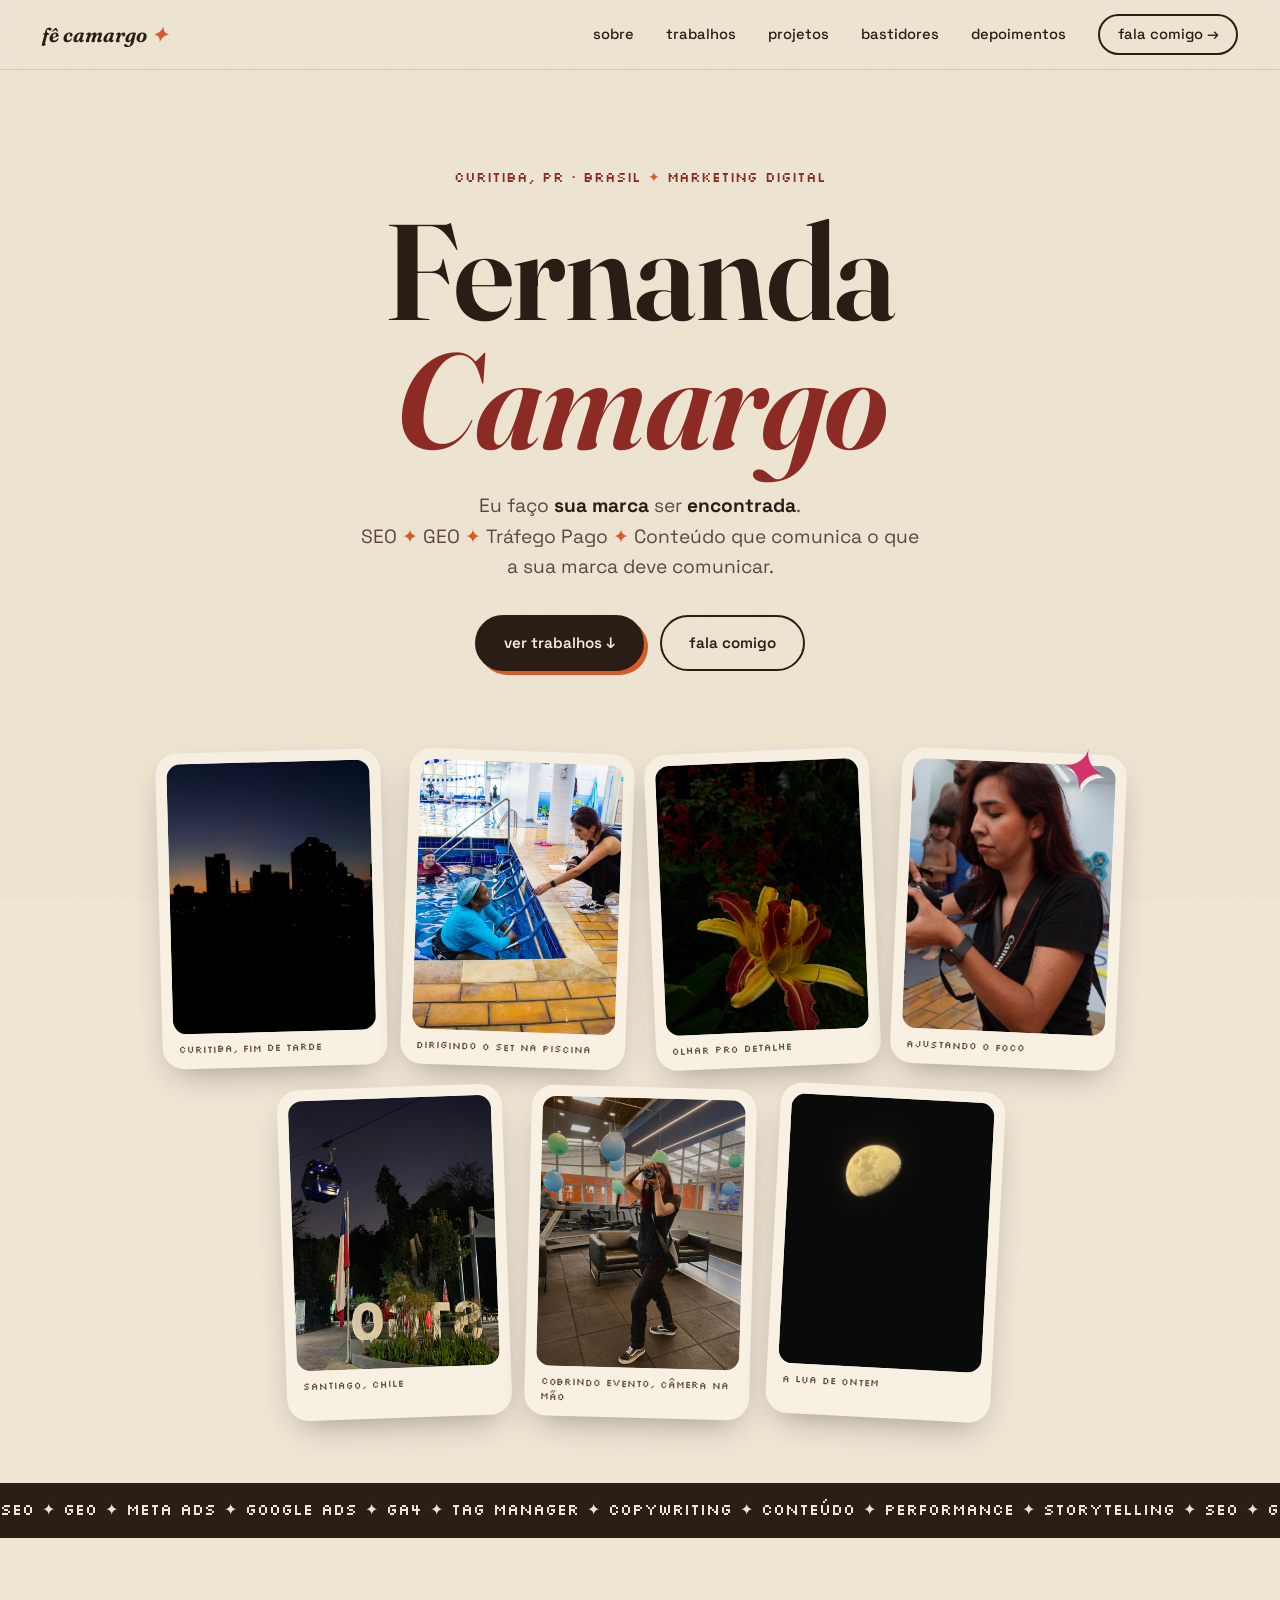
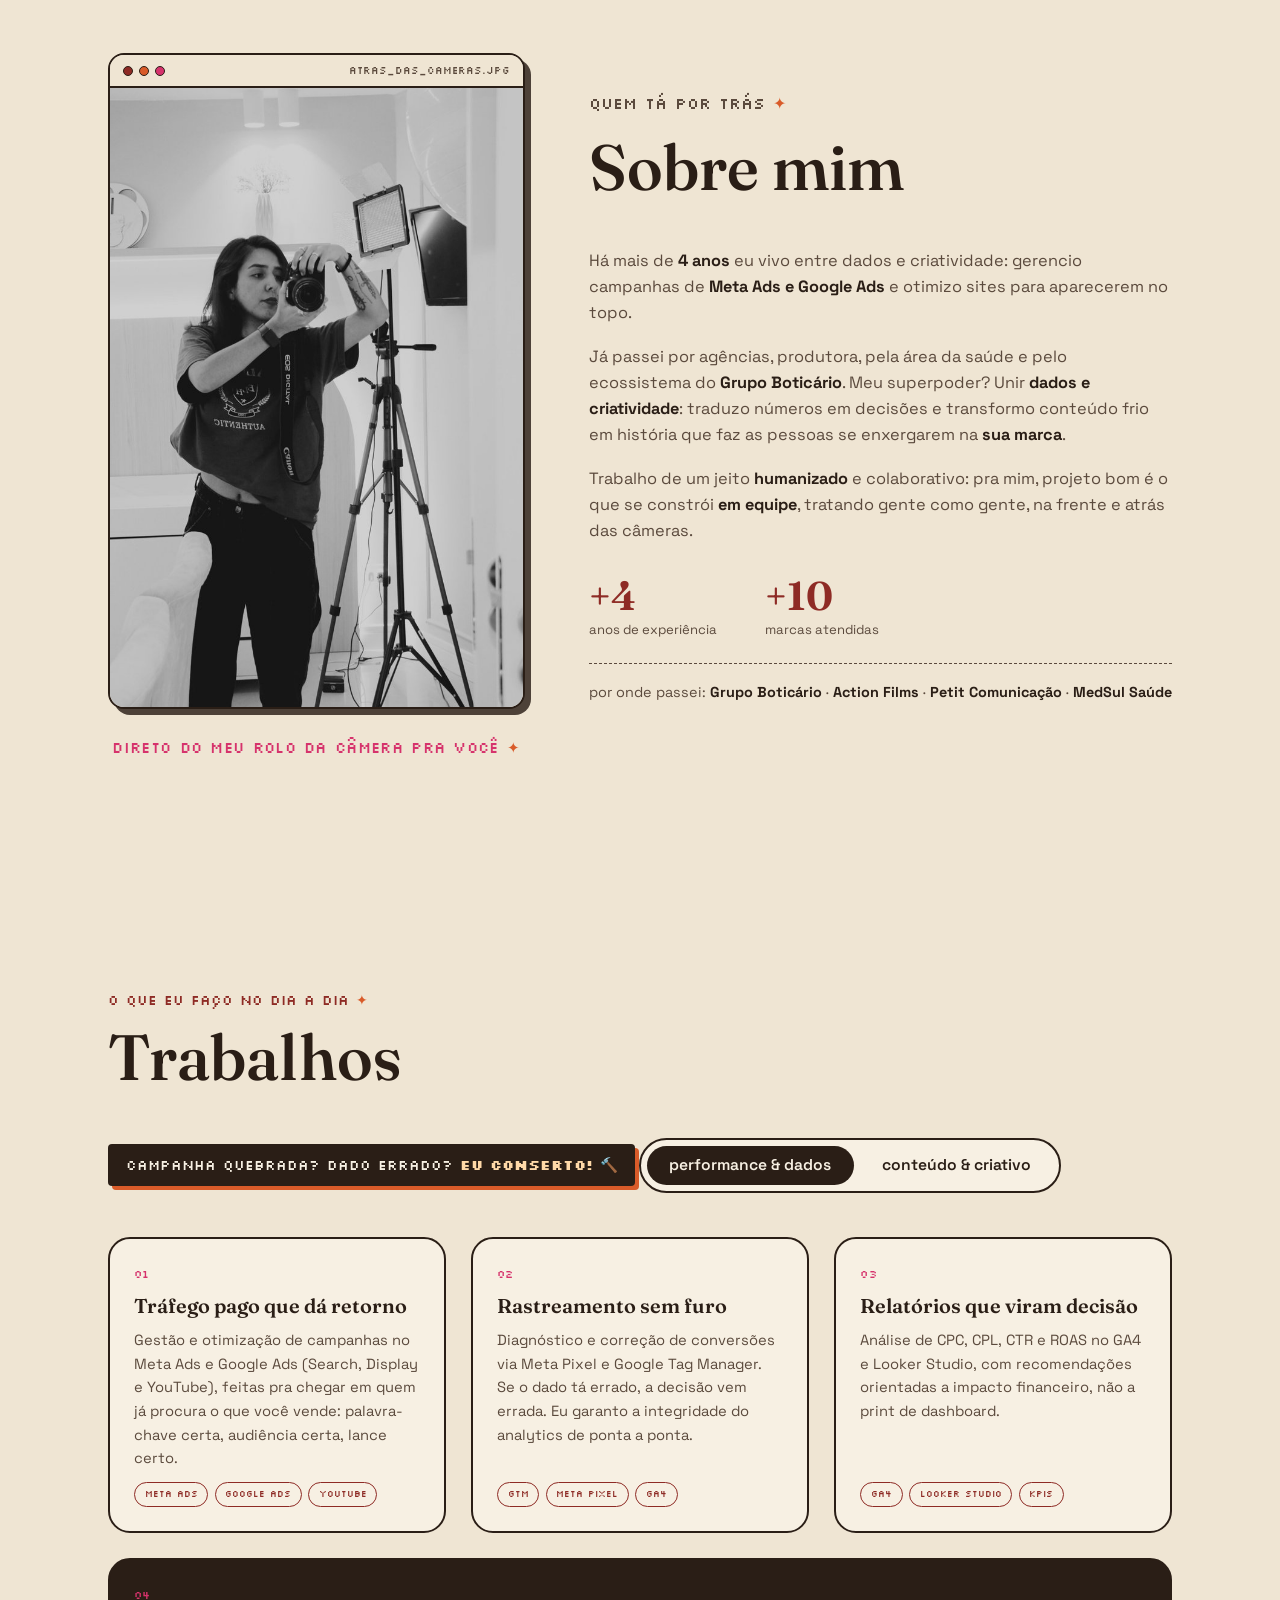
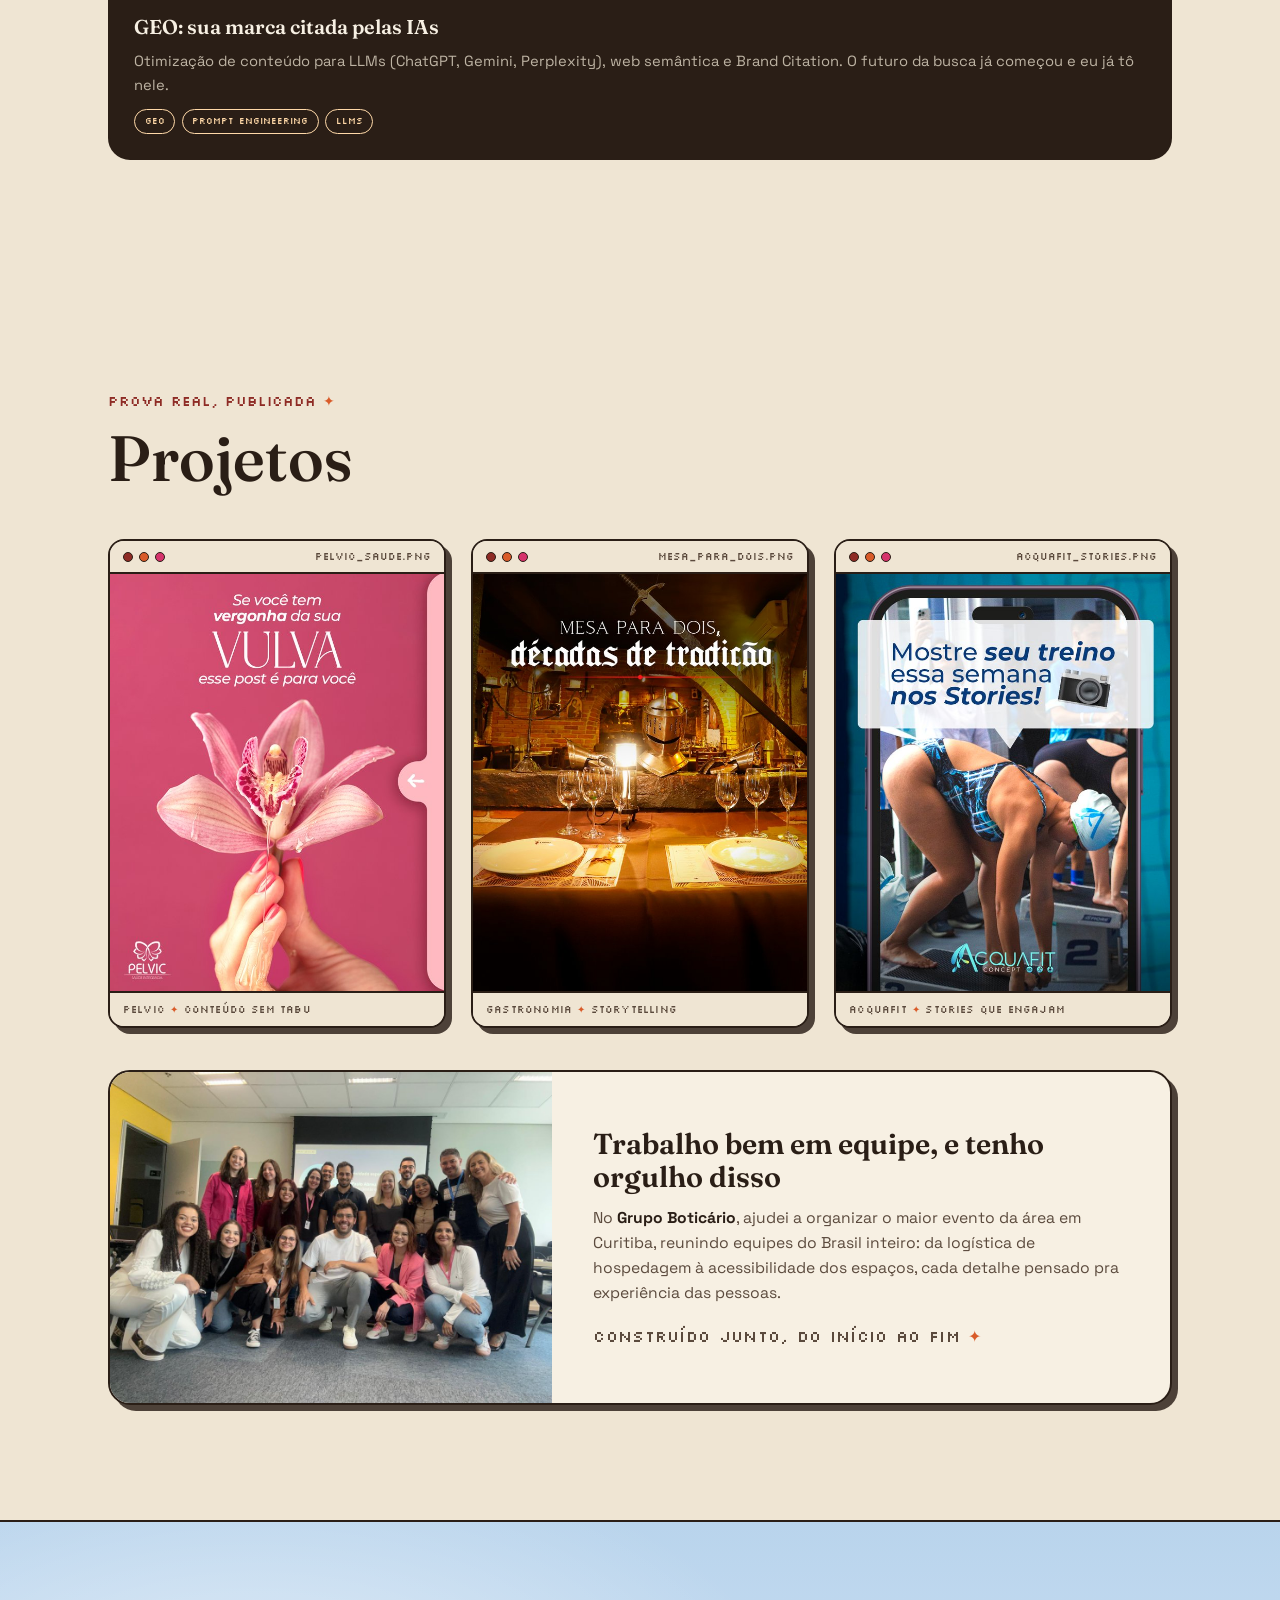
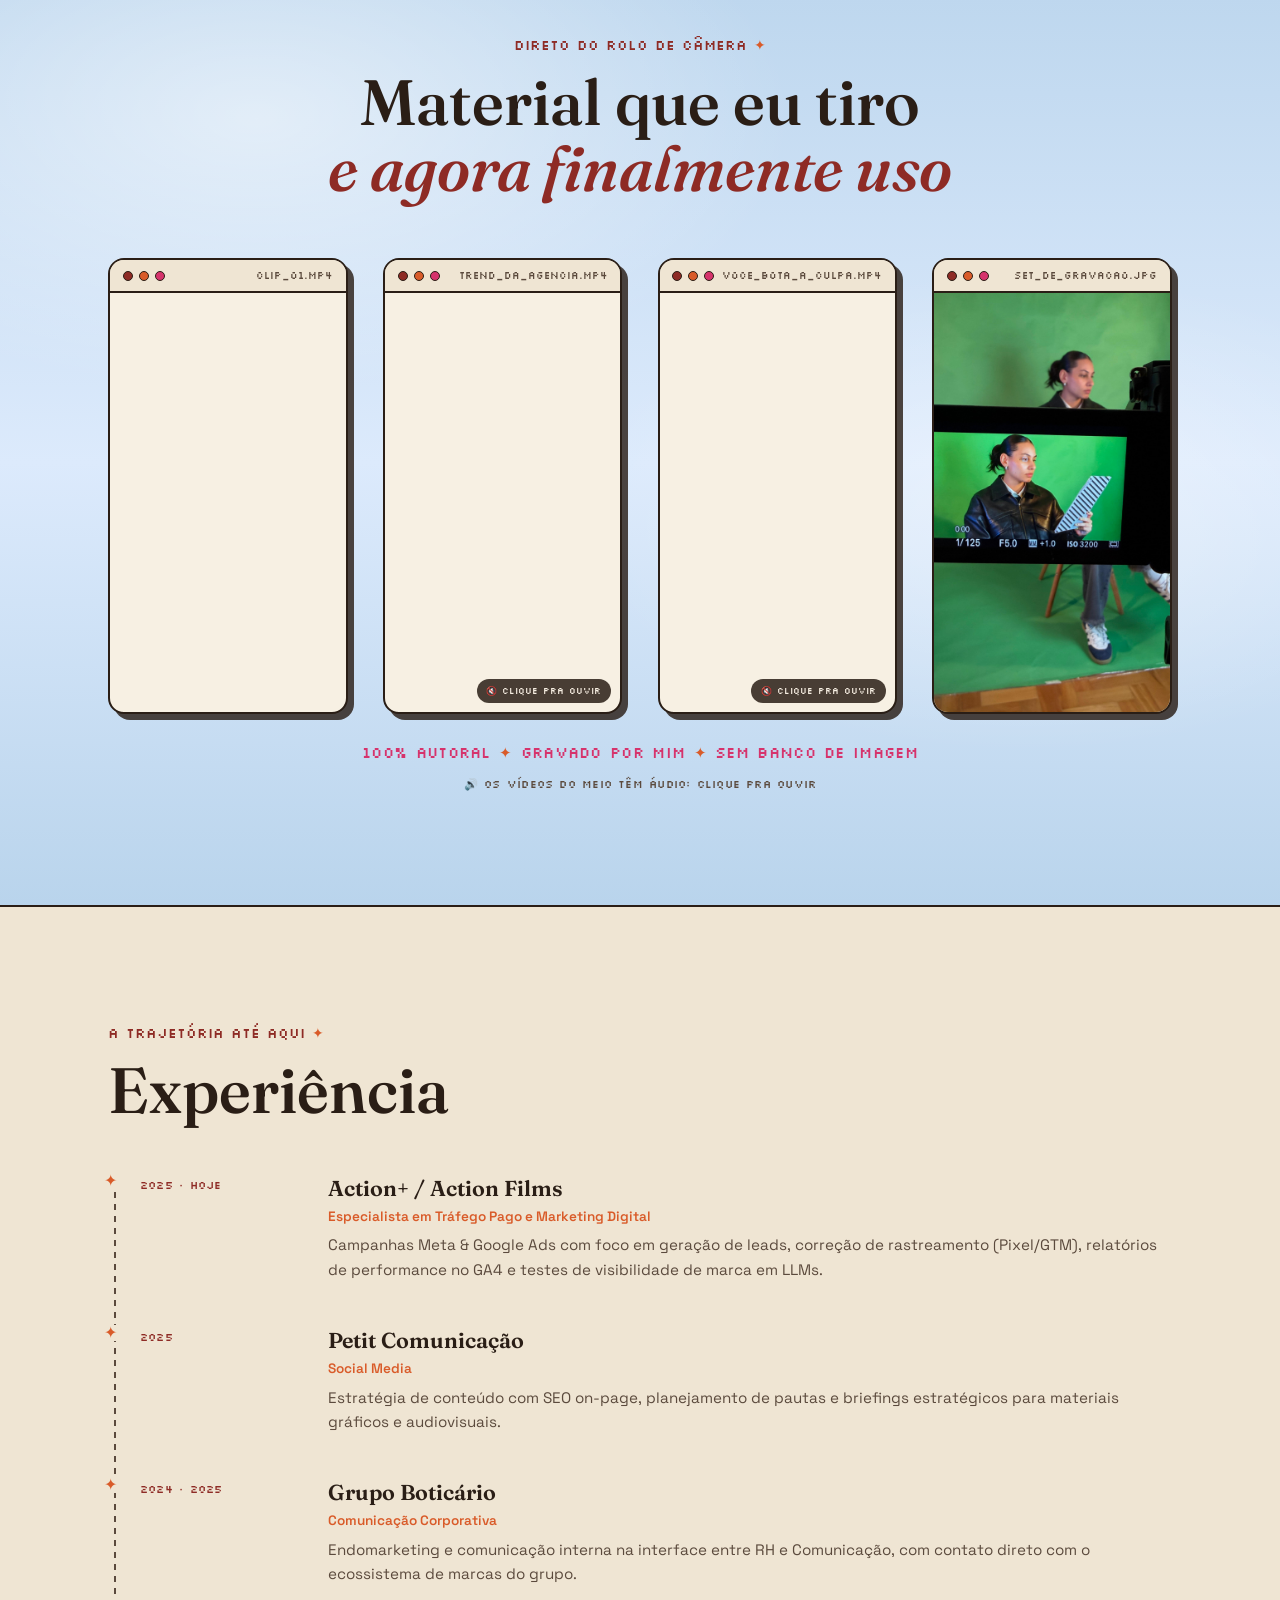
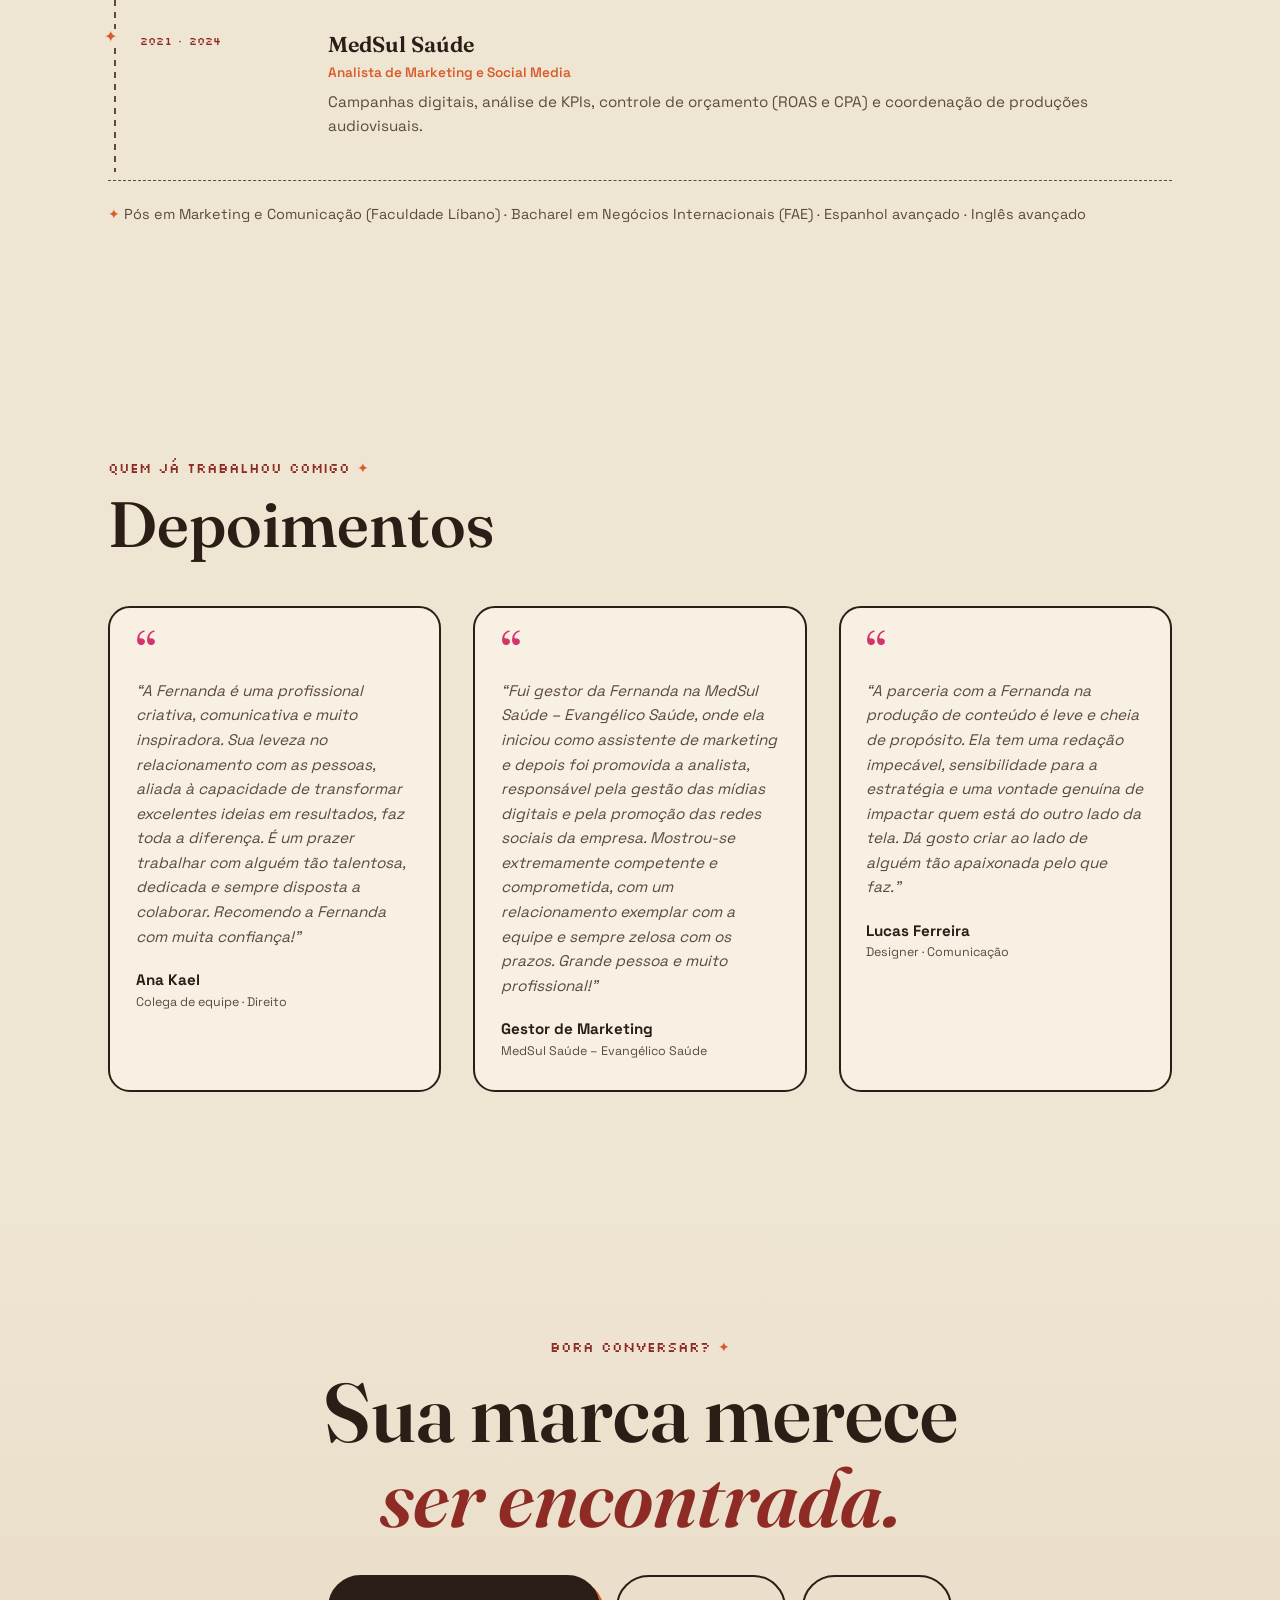
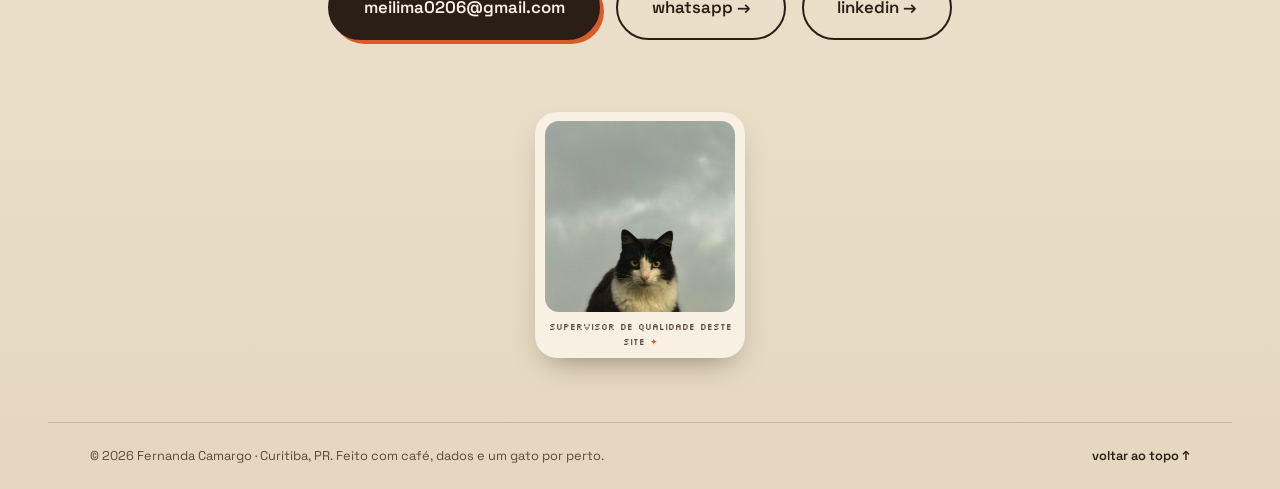
==== commit 0f7886f7: "Substitui depoimento de exemplo pelo real da MedSul Saude Co-Authored-By: Claude Opus 4.8 <noreply@a" ====
--- a/index.html
+++ b/index.html
@@ -304,8 +304,8 @@
         <footer><b>Ana Kael</b><span>Colega de equipe · Direito</span></footer>
       </blockquote>
       <blockquote class="depo__card reveal" data-tilt="1.5">
-        <p>“Trabalhar com a Fernanda é ter alguém que respira redes sociais. Ela entende o conteúdo, entende as pessoas e transforma cada pauta em algo que engaja de verdade. Curiosa, dedicada e sempre disposta a testar ideias novas — o tipo de gente que faz o time inteiro crescer junto.”</p>
-        <footer><b>Marina Prado</b><span>Coordenadora de Marketing · Agência</span></footer>
+        <p>“Fui gestor da Fernanda na MedSul Saúde – Evangélico Saúde, onde ela iniciou como assistente de marketing e depois foi promovida a analista, responsável pela gestão das mídias digitais e pela promoção das redes sociais da empresa. Mostrou-se extremamente competente e comprometida, com um relacionamento exemplar com a equipe e sempre zelosa com os prazos. Grande pessoa e muito profissional!”</p>
+        <footer><b>Gestor de Marketing</b><span>MedSul Saúde – Evangélico Saúde</span></footer>
       </blockquote>
       <blockquote class="depo__card reveal" data-tilt="-2">
         <p>“A parceria com a Fernanda na produção de conteúdo é leve e cheia de propósito. Ela tem uma redação impecável, sensibilidade para a estratégia e uma vontade genuína de impactar quem está do outro lado da tela. Dá gosto criar ao lado de alguém tão apaixonada pelo que faz.”</p>
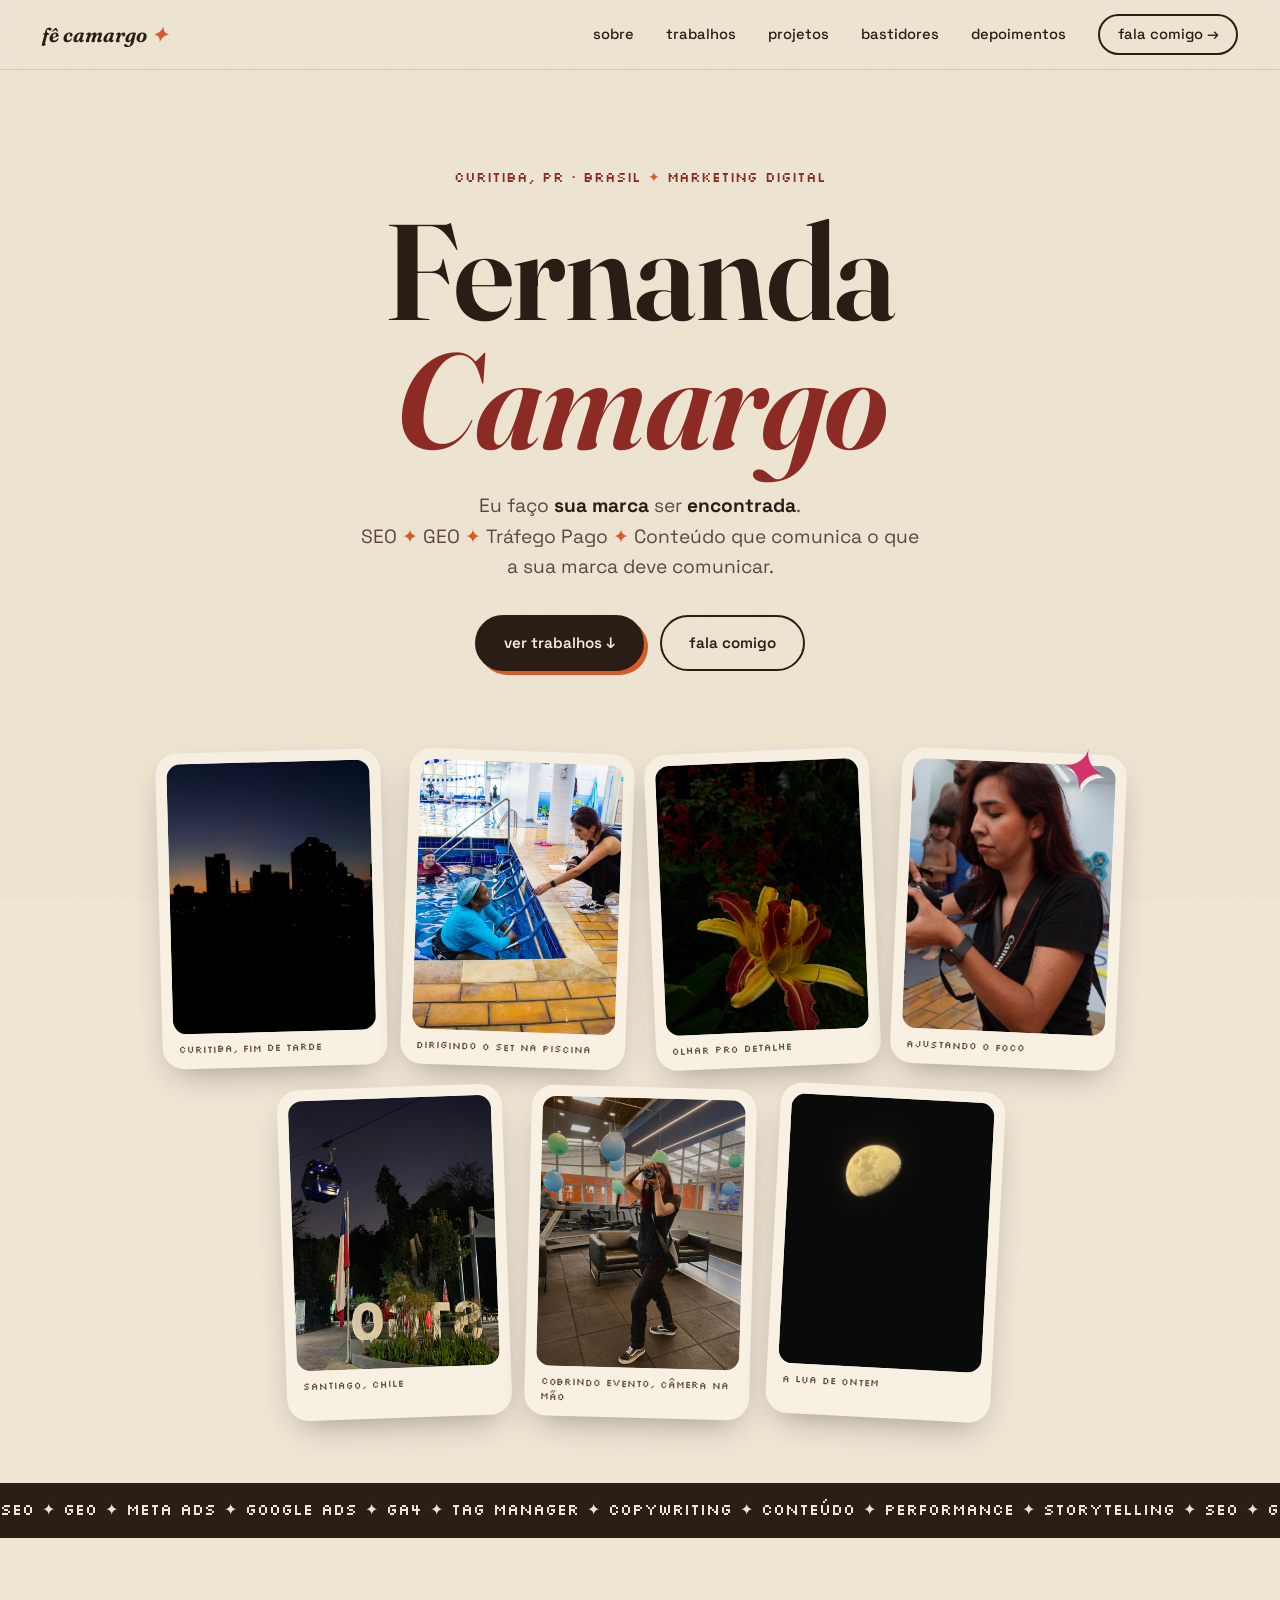
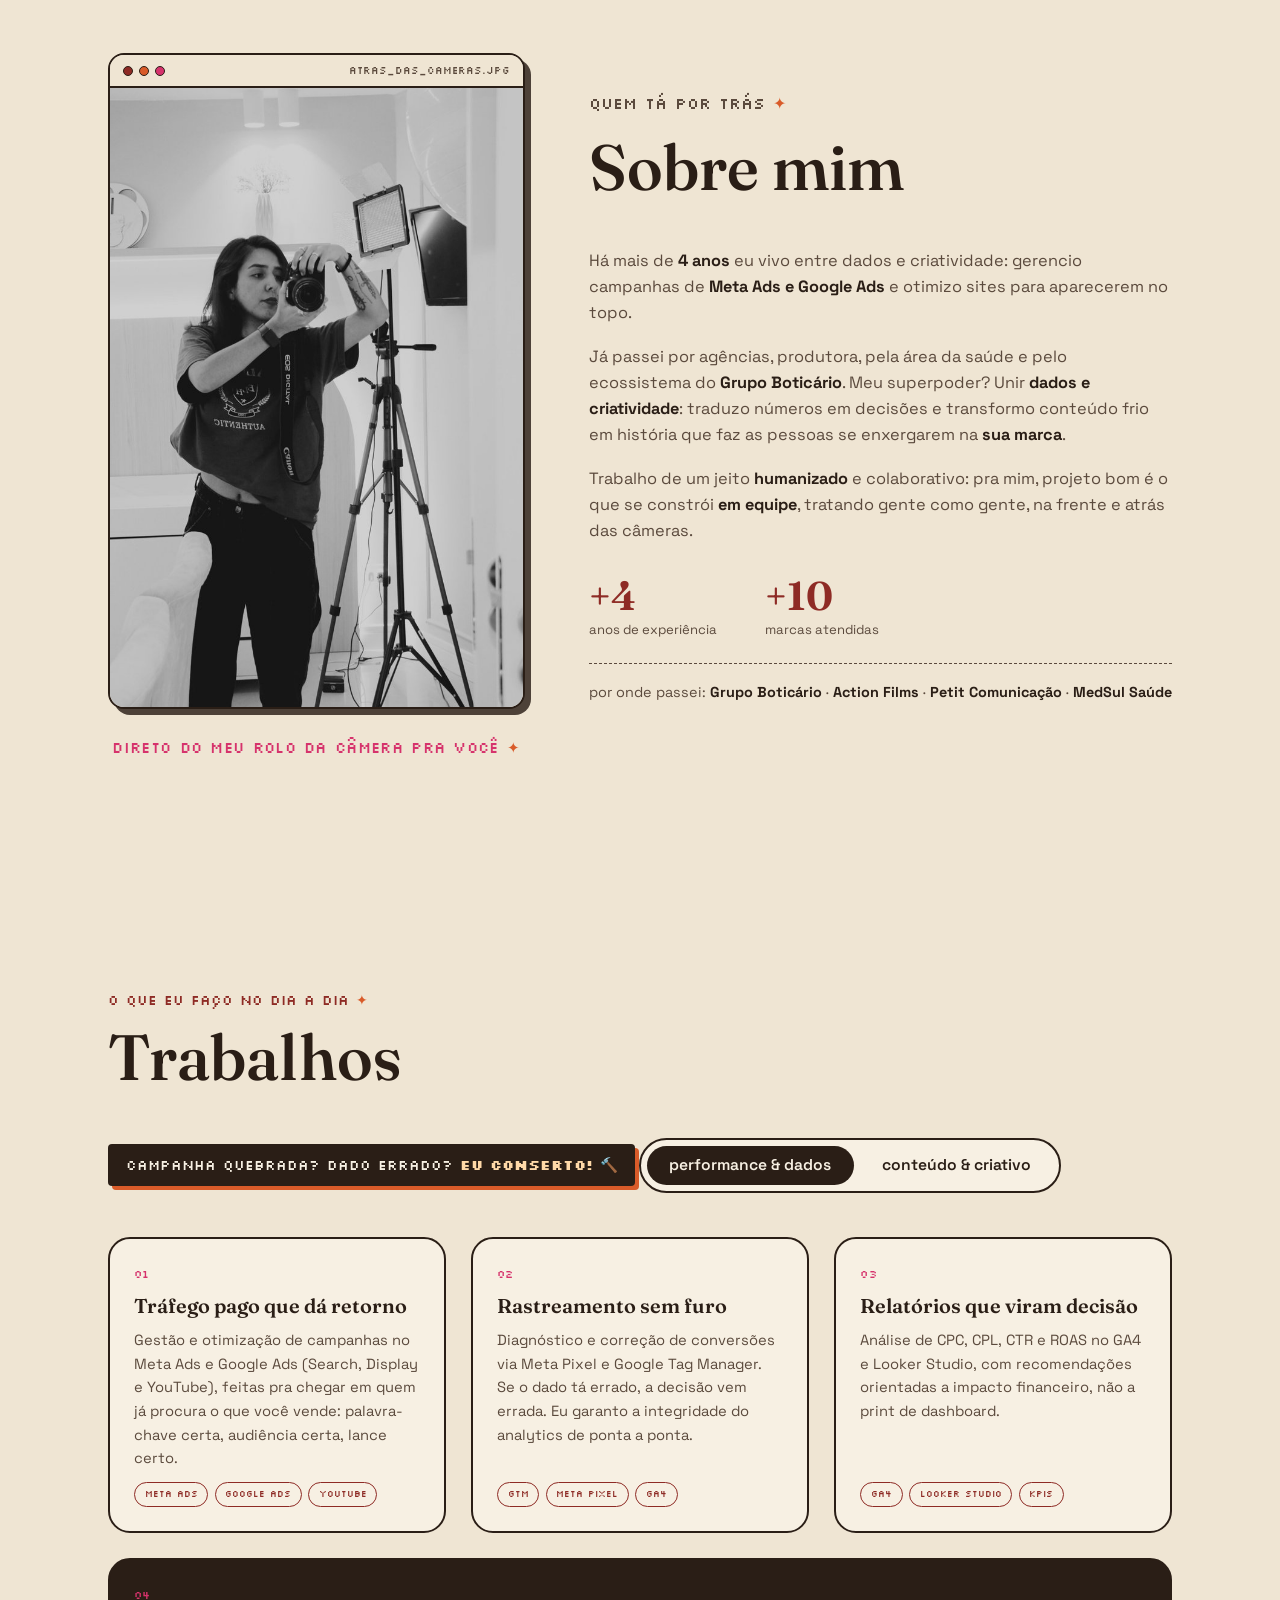
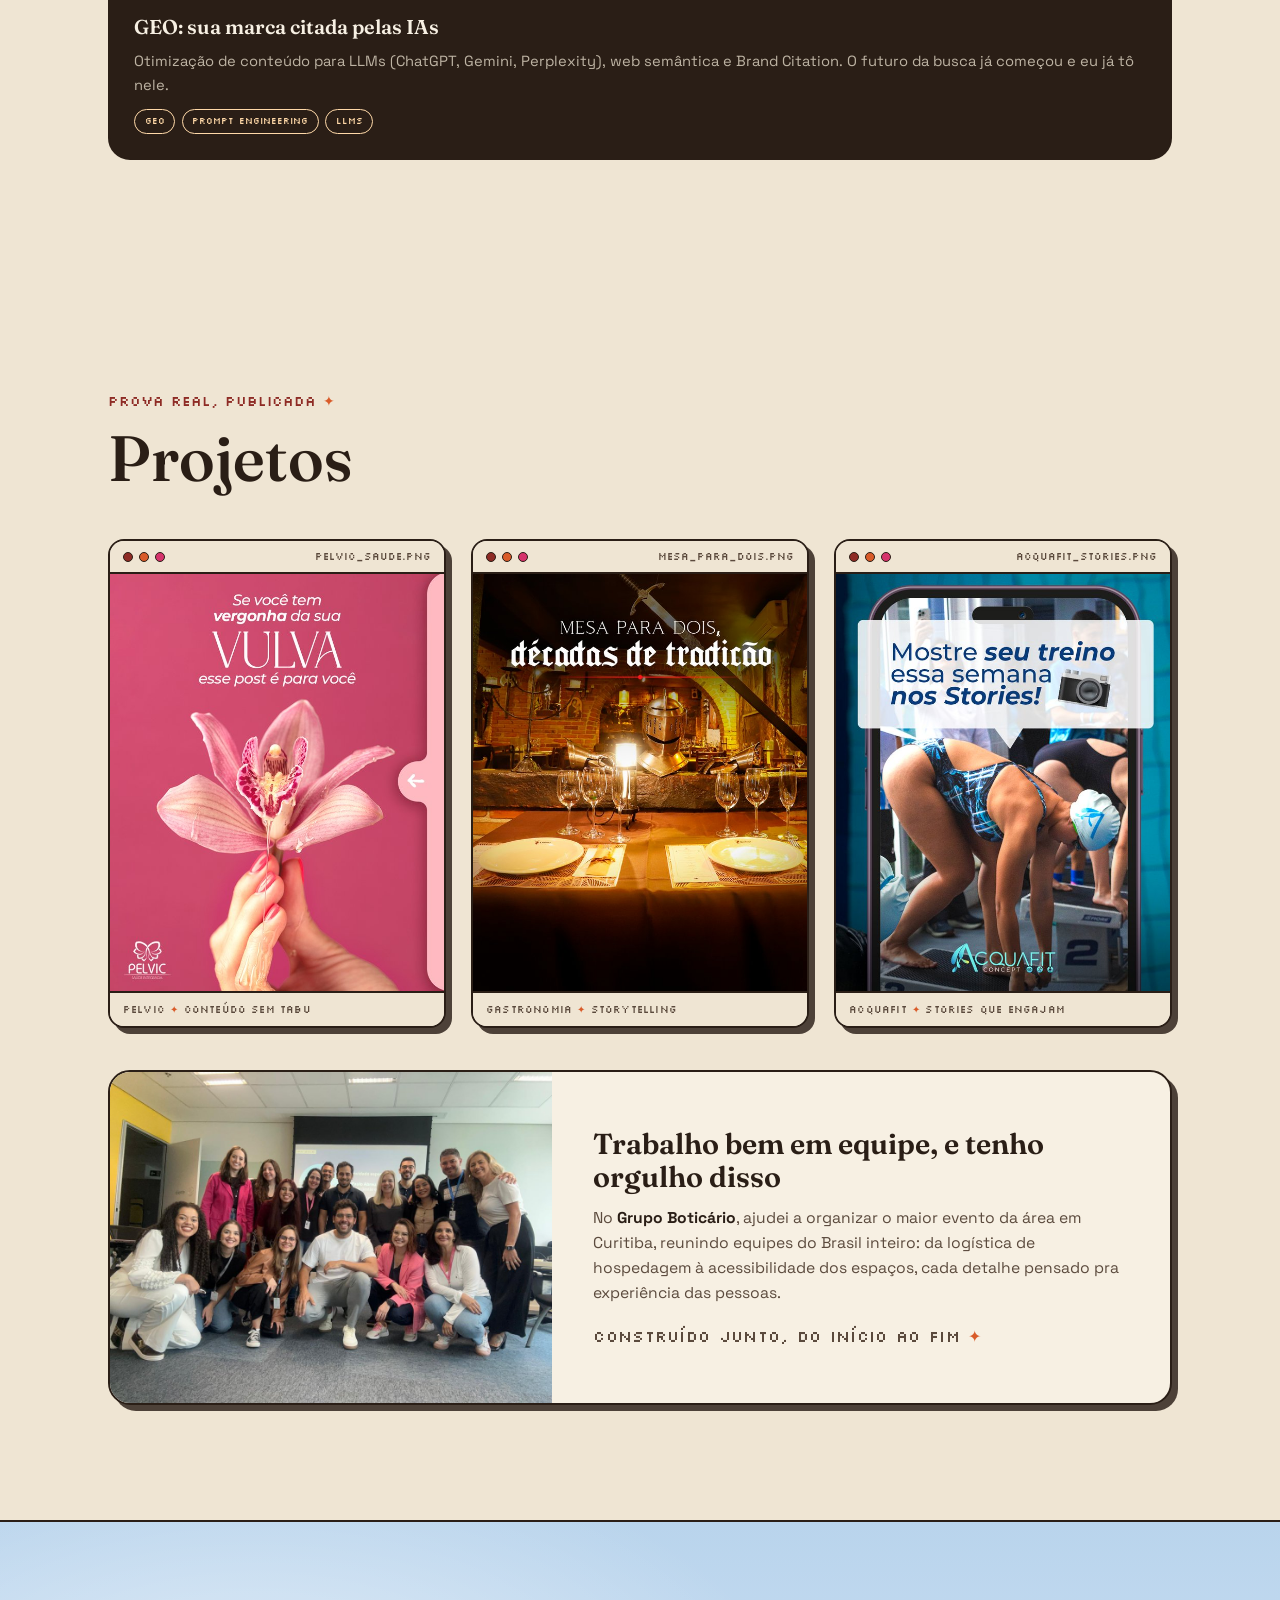
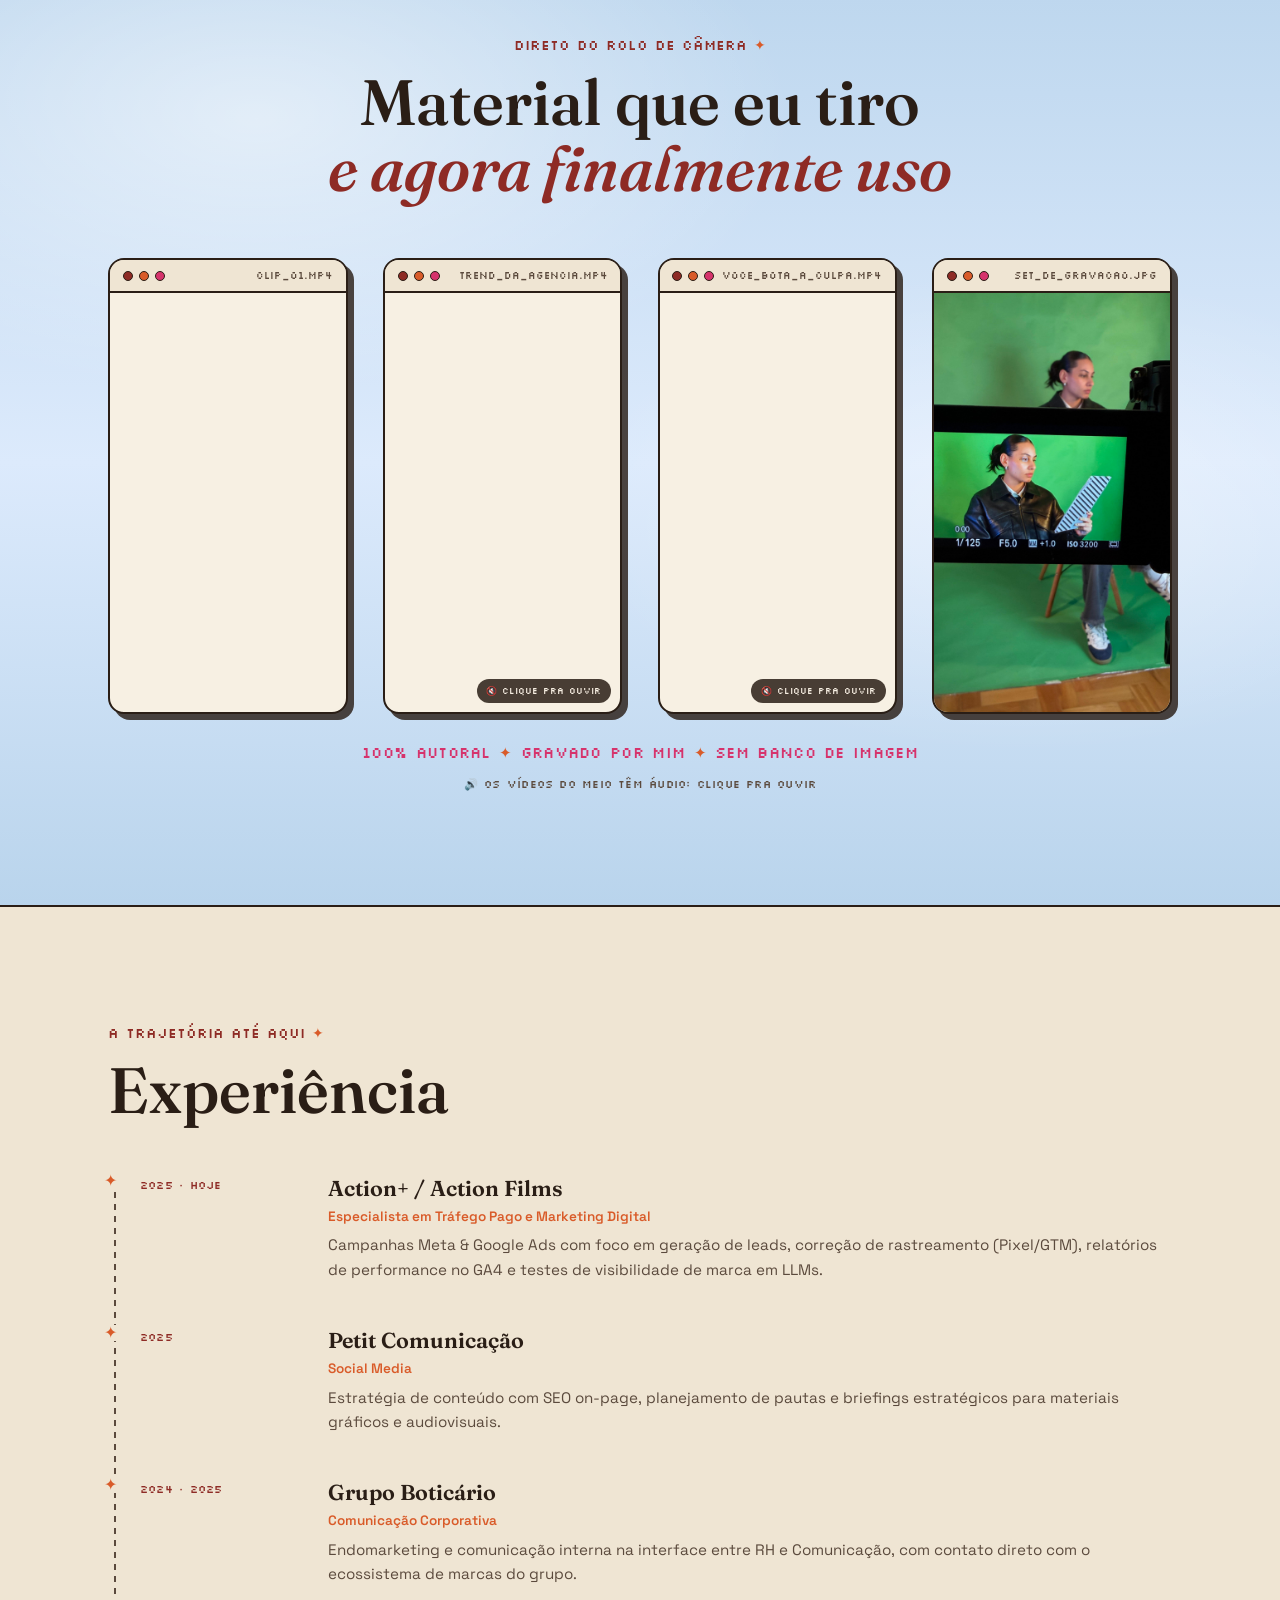
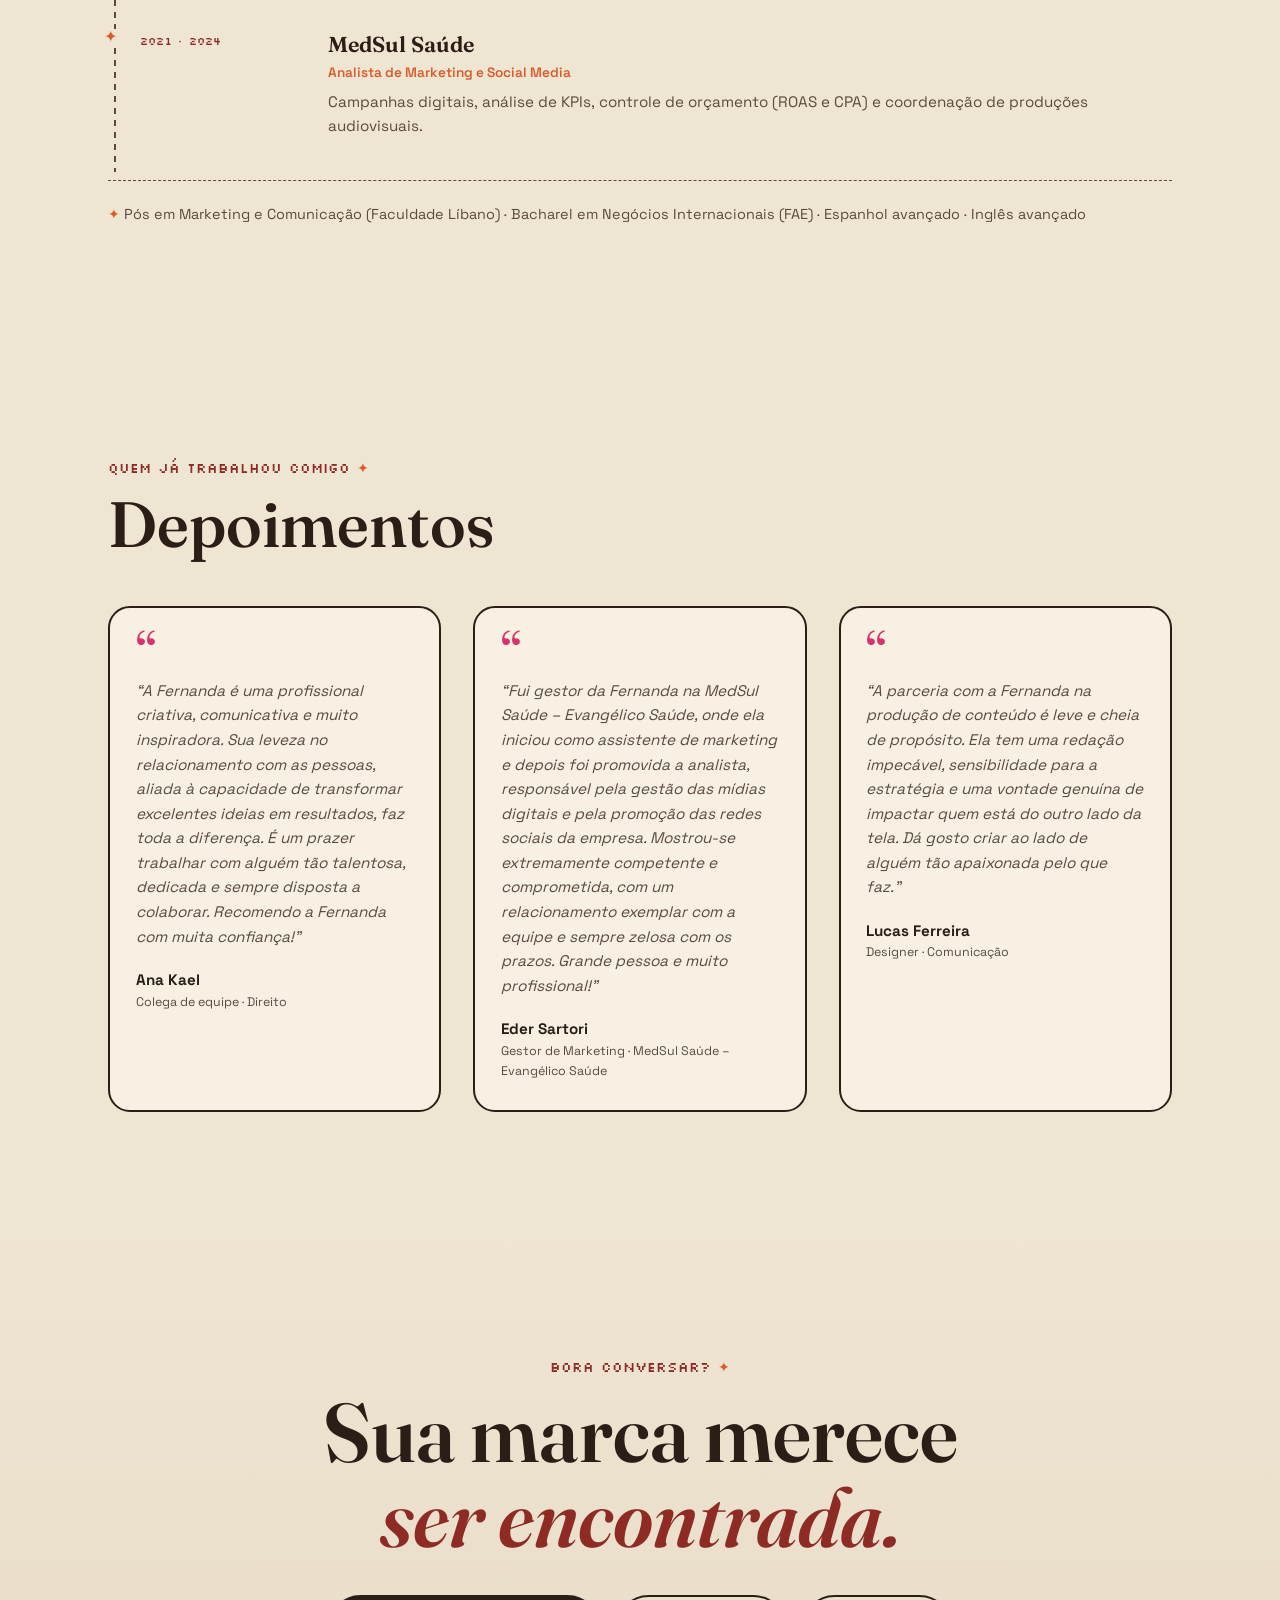
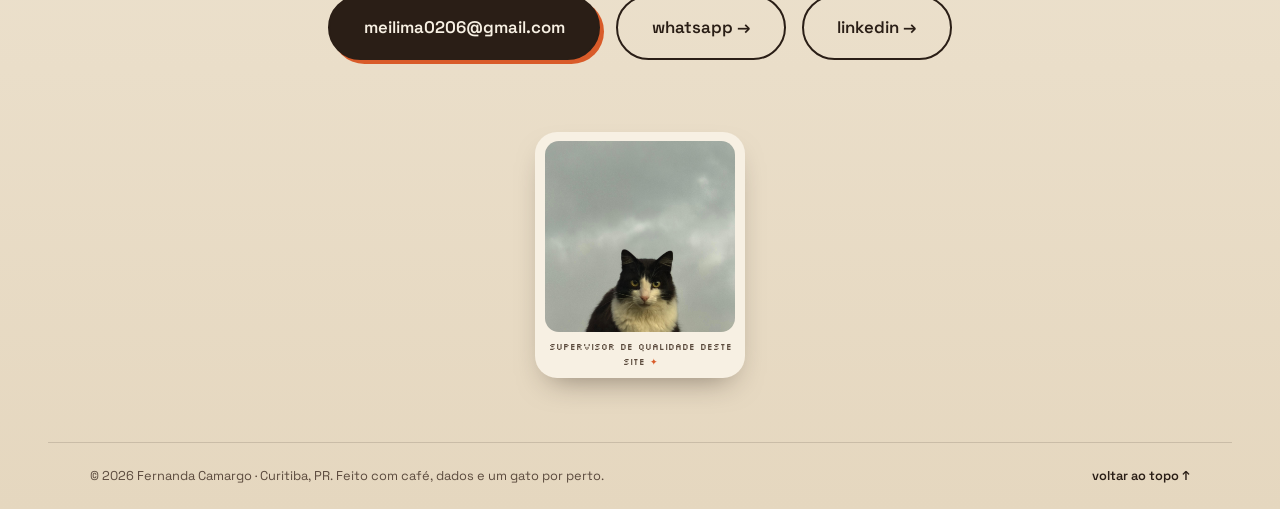
==== commit 7d55c121: "Adiciona nome Eder Sartori ao depoimento da MedSul Saude Co-Authored-By: Claude Opus 4.8 <noreply@an" ====
--- a/index.html
+++ b/index.html
@@ -305,7 +305,7 @@
       </blockquote>
       <blockquote class="depo__card reveal" data-tilt="1.5">
         <p>“Fui gestor da Fernanda na MedSul Saúde – Evangélico Saúde, onde ela iniciou como assistente de marketing e depois foi promovida a analista, responsável pela gestão das mídias digitais e pela promoção das redes sociais da empresa. Mostrou-se extremamente competente e comprometida, com um relacionamento exemplar com a equipe e sempre zelosa com os prazos. Grande pessoa e muito profissional!”</p>
-        <footer><b>Gestor de Marketing</b><span>MedSul Saúde – Evangélico Saúde</span></footer>
+        <footer><b>Eder Sartori</b><span>Gestor de Marketing · MedSul Saúde – Evangélico Saúde</span></footer>
       </blockquote>
       <blockquote class="depo__card reveal" data-tilt="-2">
         <p>“A parceria com a Fernanda na produção de conteúdo é leve e cheia de propósito. Ela tem uma redação impecável, sensibilidade para a estratégia e uma vontade genuína de impactar quem está do outro lado da tela. Dá gosto criar ao lado de alguém tão apaixonada pelo que faz.”</p>
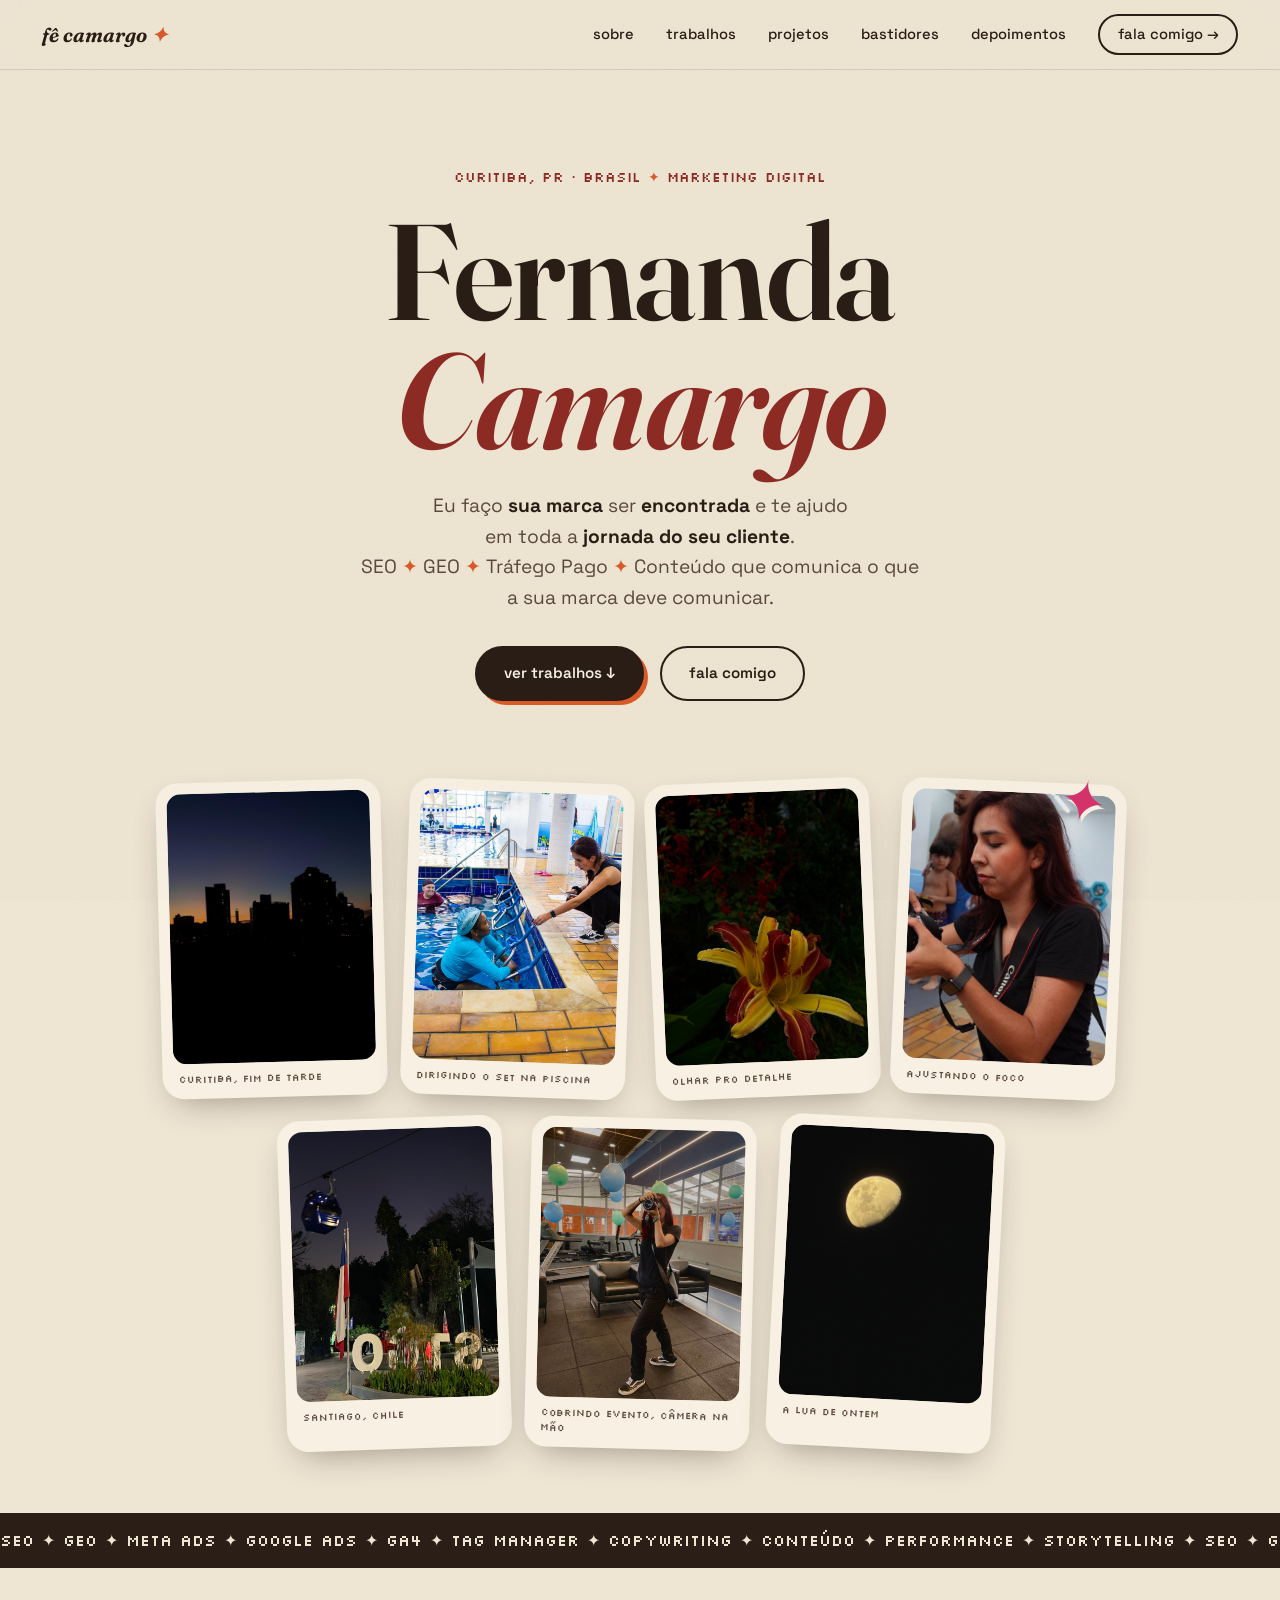
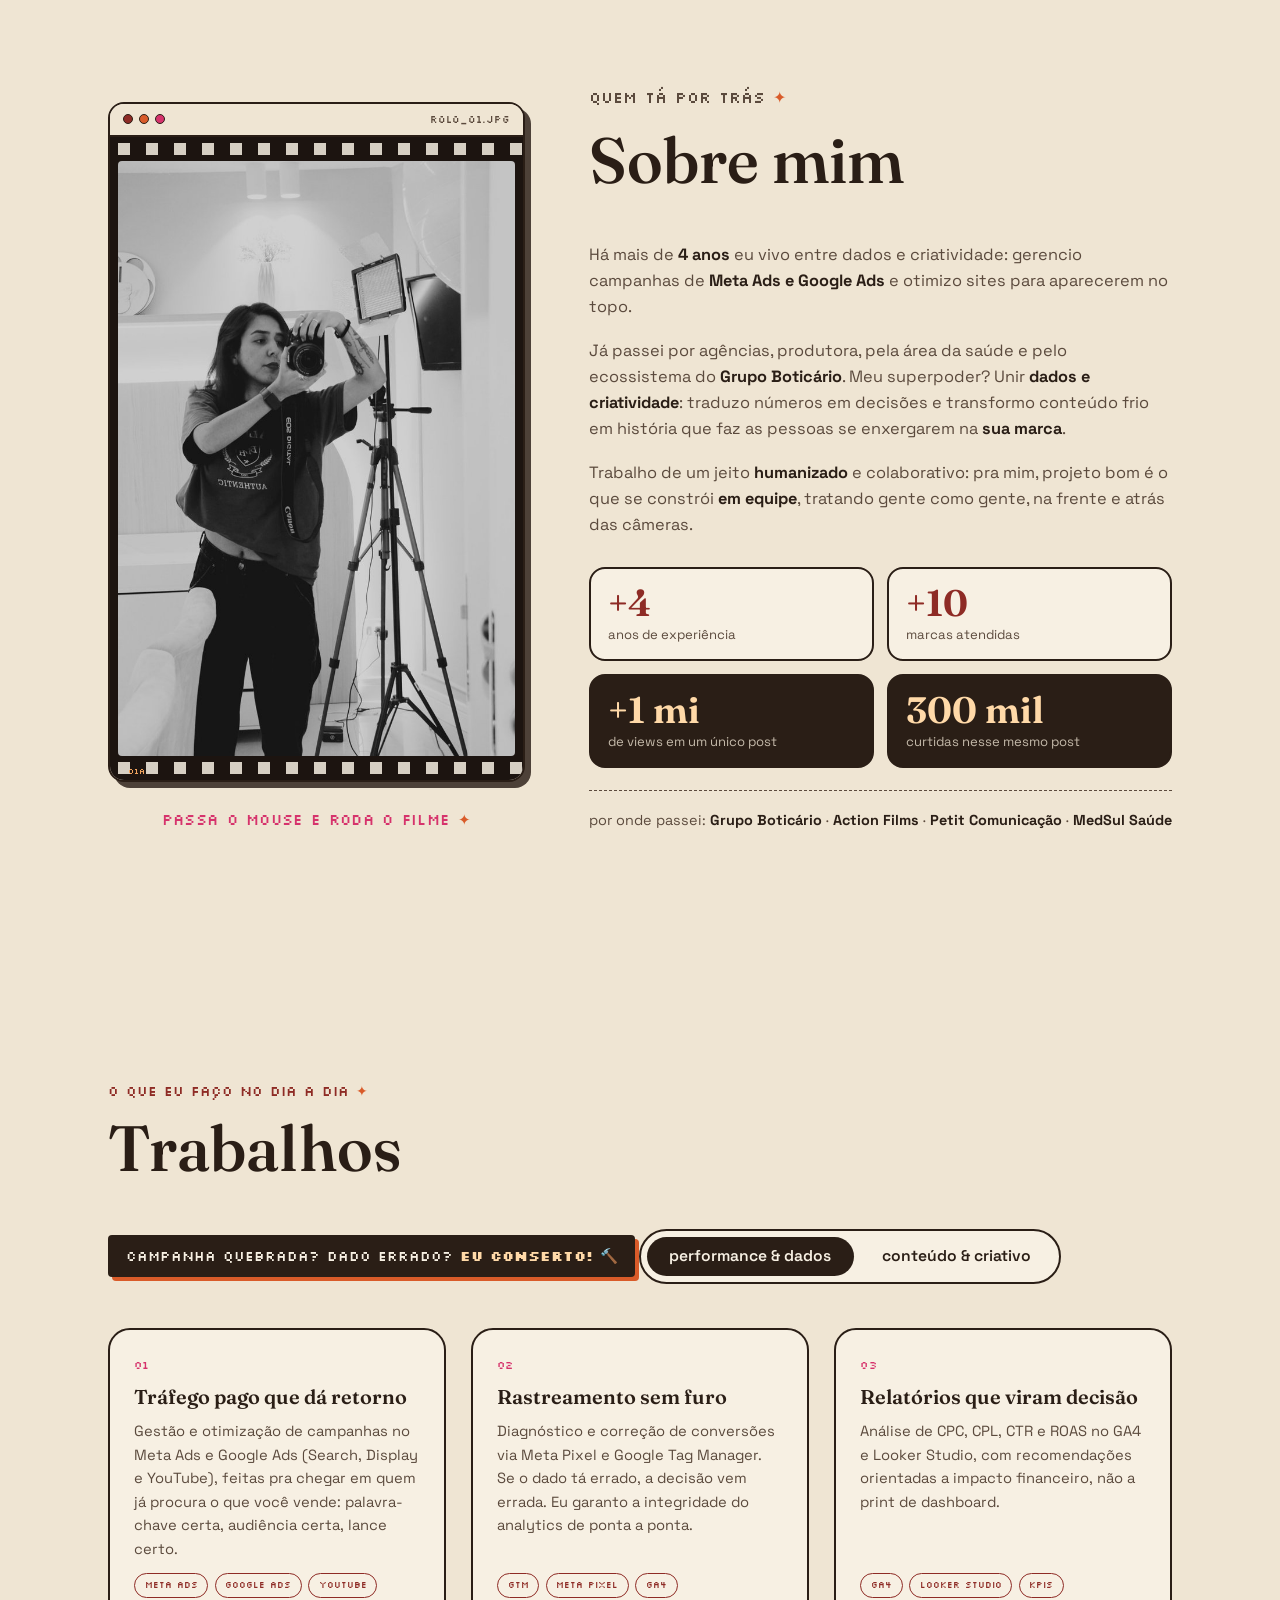
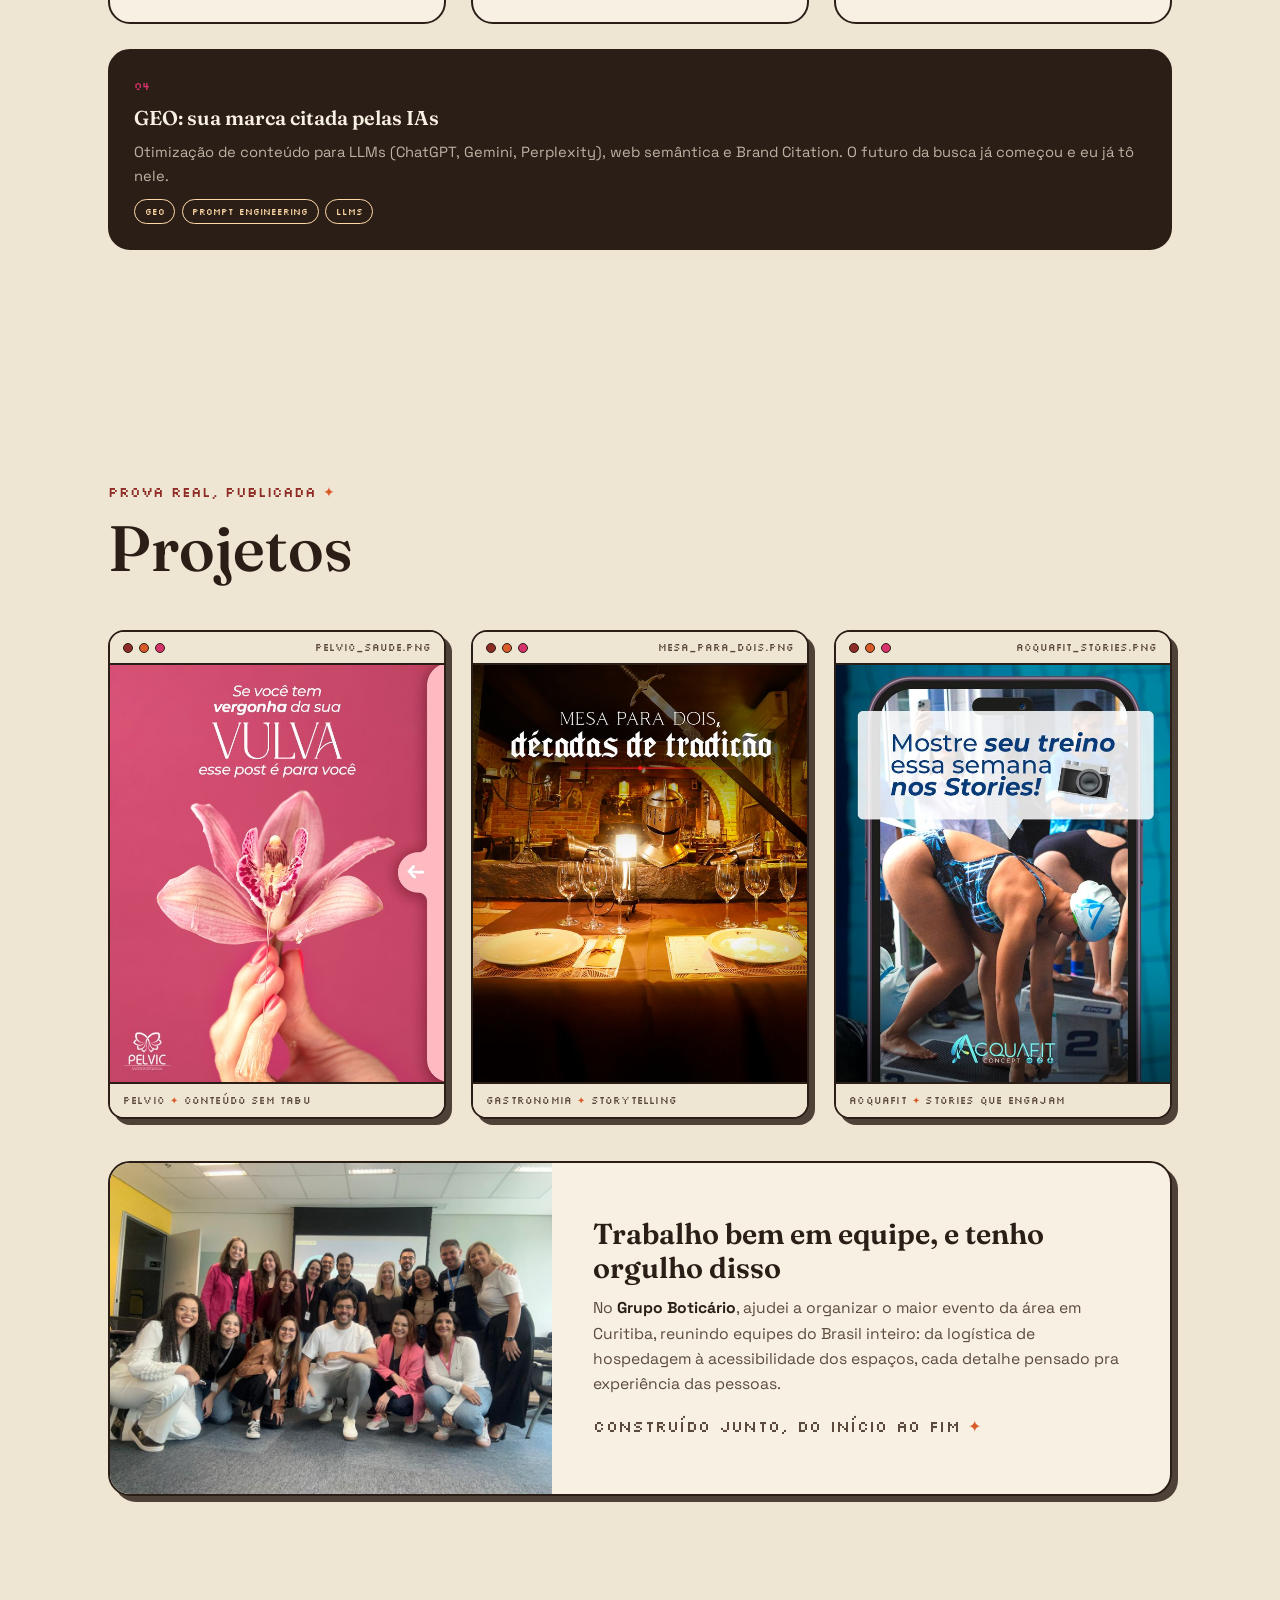
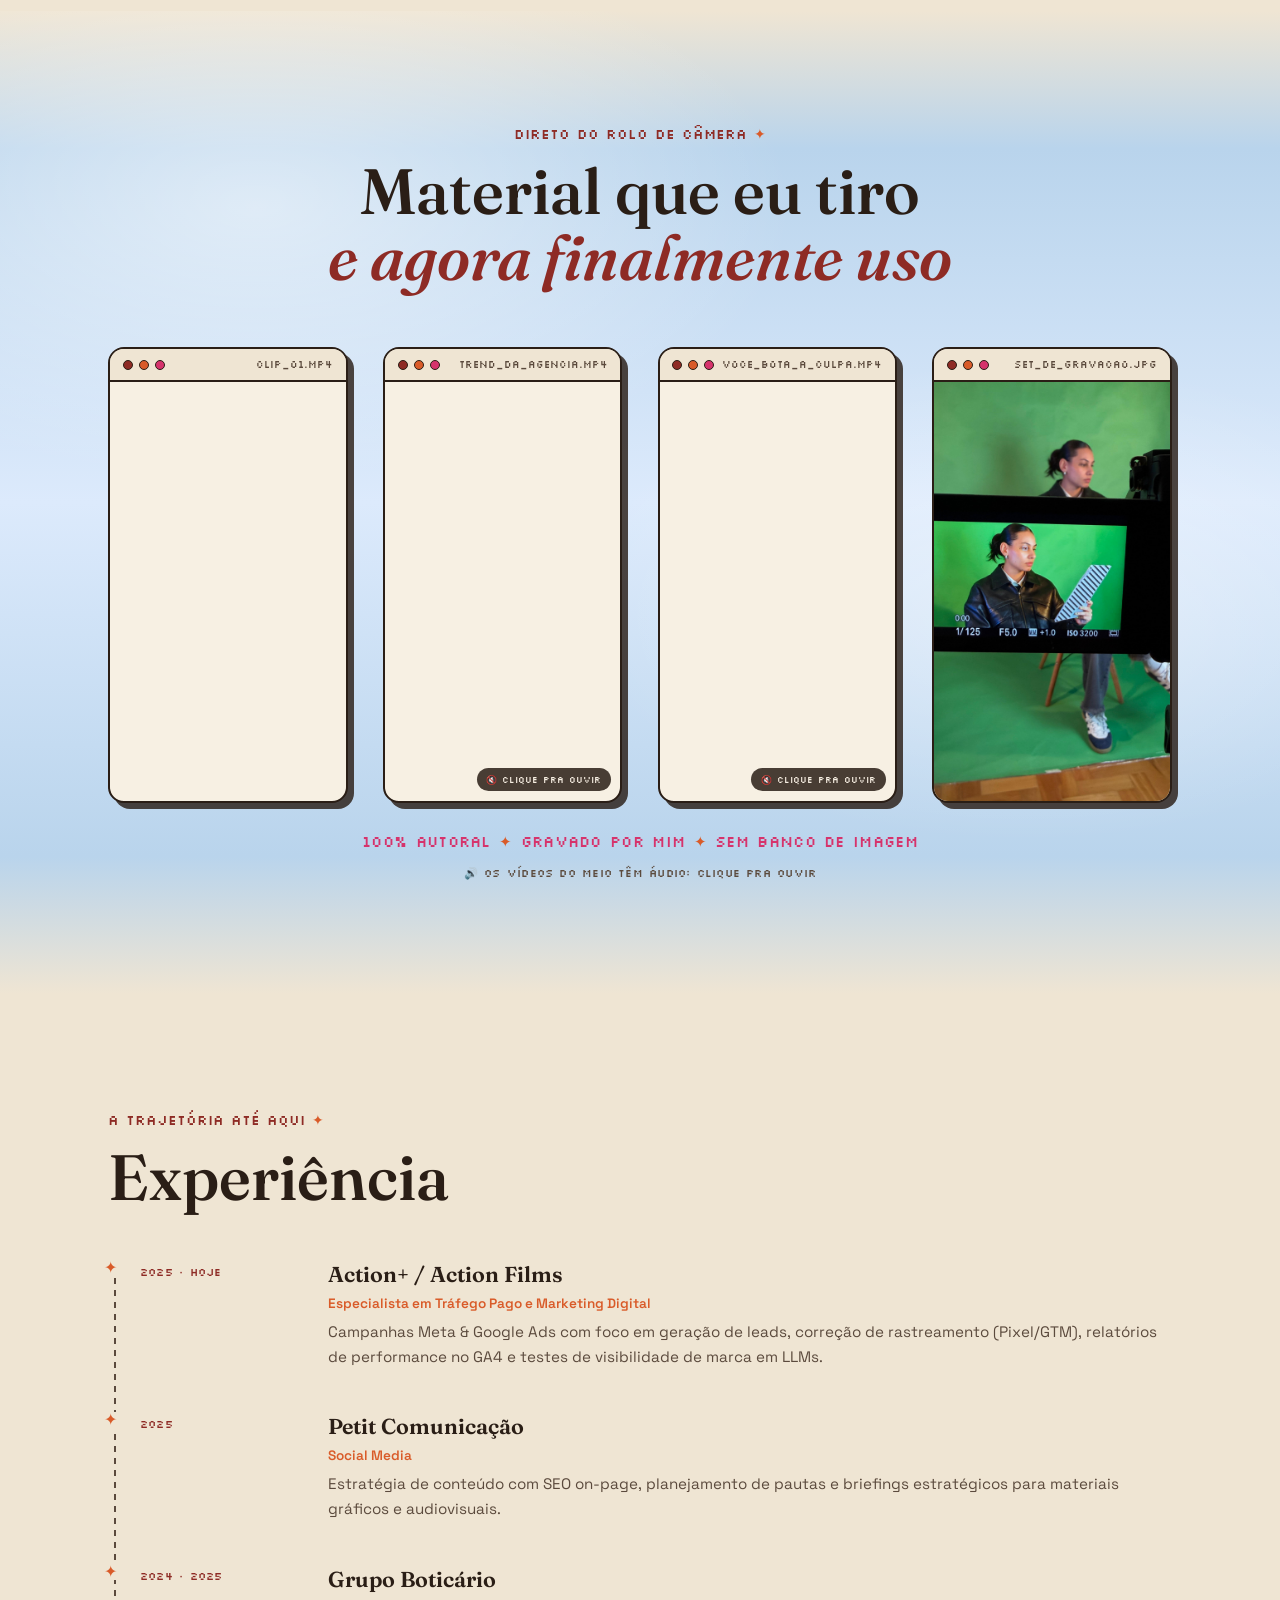
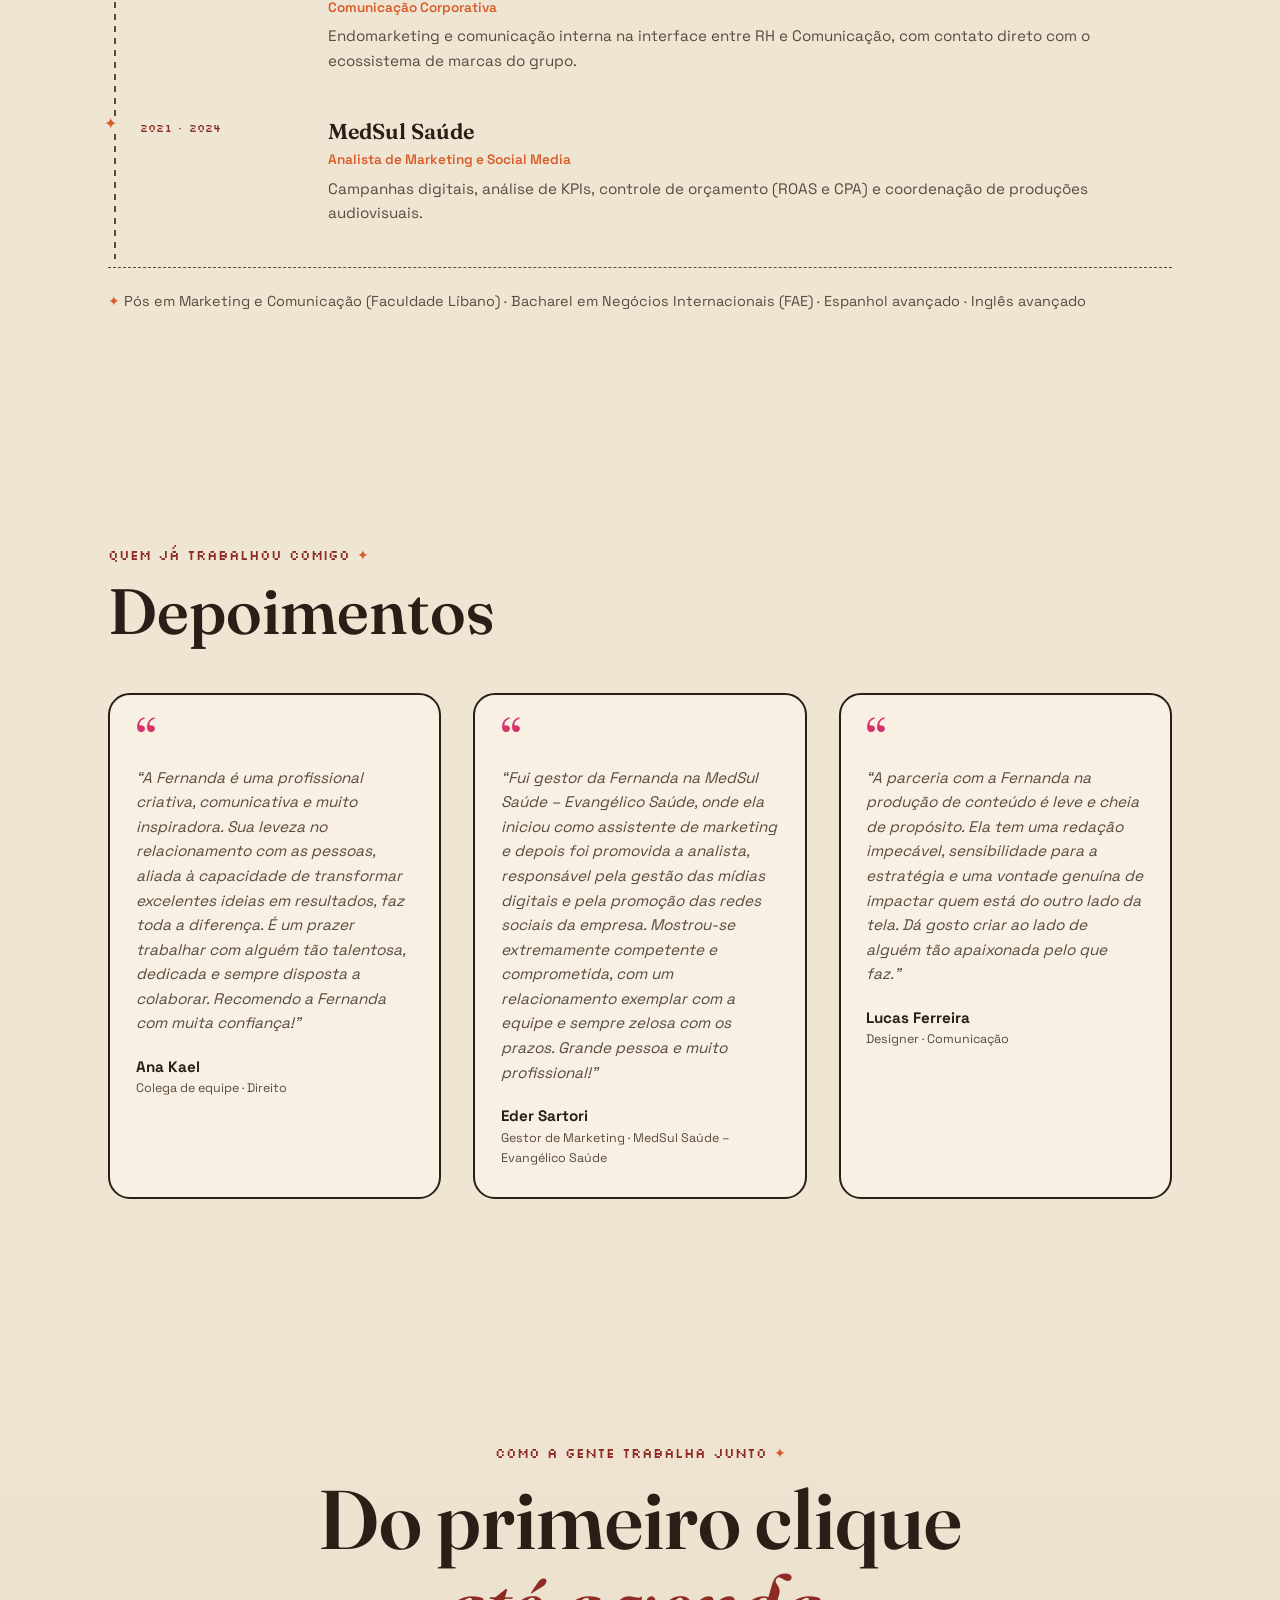
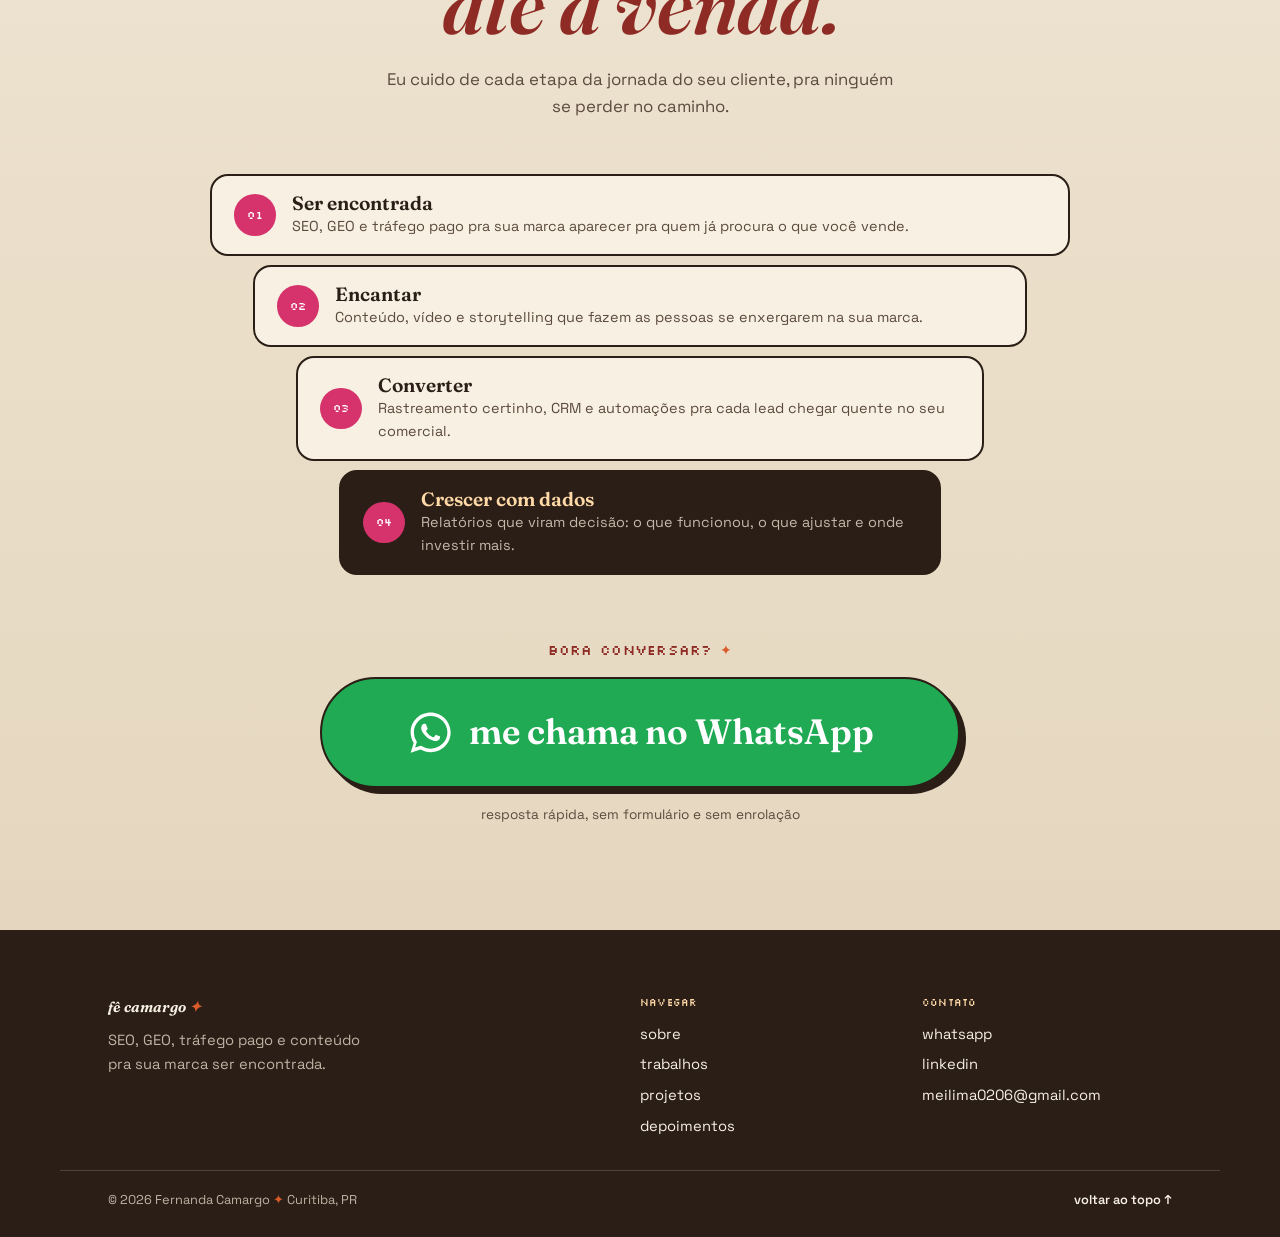
==== commit 0a80d941: "Melhora experiencia do portfolio: rolo de filme, funil e WhatsApp Frase do hero fala da jornada do c" ====
--- a/index.html
+++ b/index.html
@@ -22,7 +22,7 @@
       <a href="#projetos">projetos</a>
       <a href="#bastidores">bastidores</a>
       <a href="#depoimentos">depoimentos</a>
-      <a href="#contato" class="nav__cta">fala comigo →</a>
+      <a href="https://wa.me/5541989009040?text=Oi%2C%20Fernanda!%20Vi%20seu%20portf%C3%B3lio%20e%20quero%20conversar%20sobre%20a%20minha%20marca." class="nav__cta" target="_blank" rel="noopener">fala comigo →</a>
     </nav>
     <button class="nav__burger" id="navBurger" aria-label="Abrir menu">
       <span></span><span></span><span></span>
@@ -36,12 +36,12 @@
       Fernanda<br /><em>Camargo</em>
     </h1>
     <p class="hero__sub reveal">
-      Eu faço <strong>sua marca</strong> ser <strong>encontrada</strong>.<br />
+      Eu faço <strong>sua marca</strong> ser <strong>encontrada</strong> e te ajudo<br />em toda a <strong>jornada do seu cliente</strong>.<br />
       SEO <span class="star">✦</span> GEO <span class="star">✦</span> Tráfego Pago <span class="star">✦</span> Conteúdo que comunica o que a sua marca deve comunicar.
     </p>
     <div class="hero__actions reveal">
       <a class="btn btn--primary" href="#trabalhos">ver trabalhos ↓</a>
-      <a class="btn btn--ghost" href="#contato">fala comigo</a>
+      <a class="btn btn--ghost" href="https://wa.me/5541989009040?text=Oi%2C%20Fernanda!%20Vi%20seu%20portf%C3%B3lio%20e%20quero%20conversar%20sobre%20a%20minha%20marca." target="_blank" rel="noopener">fala comigo</a>
     </div>
 
     <div class="hero__collage reveal">
@@ -88,11 +88,22 @@
   <!-- ══════════ SOBRE ══════════ -->
   <section class="sobre section" id="sobre">
     <div class="sobre__media reveal">
-      <div class="window">
-        <div class="window__bar"><span></span><span></span><span></span><i>atras_das_cameras.jpg</i></div>
-        <img src="assets/foto-espelho.jpeg" alt="Fernanda Camargo fotografando em frente ao espelho, com tripé e iluminação de estúdio" loading="lazy" />
-      </div>
-      <p class="pixel pixel--pink">direto do meu rolo da câmera pra você <span class="star">✦</span></p>
+      <div class="window window--film" tabindex="0" aria-label="Rolo de filme: passe o mouse para ver a próxima foto">
+        <div class="window__bar"><span></span><span></span><span></span><i>rolo_01.jpg</i></div>
+        <div class="film">
+          <div class="film__track">
+            <div class="film__frame">
+              <img src="assets/foto-espelho.jpeg" alt="Fernanda Camargo fotografando em frente ao espelho, com tripé e iluminação de estúdio" loading="lazy" />
+              <span class="film__num pixel">01A</span>
+            </div>
+            <div class="film__frame">
+              <img src="assets/foto-fernanda.jpeg" alt="Fernanda Camargo sorrindo com a câmera Canon na mão" loading="lazy" />
+              <span class="film__num pixel">02A</span>
+            </div>
+          </div>
+        </div>
+      </div>
+      <p class="pixel pixel--pink">passa o mouse e roda o filme <span class="star">✦</span></p>
     </div>
     <div class="sobre__text">
       <p class="section__eyebrow reveal">quem tá por trás <span class="star">✦</span></p>
@@ -113,6 +124,8 @@
       <ul class="stats reveal">
         <li><b>+4</b><span>anos de experiência</span></li>
         <li><b>+10</b><span>marcas atendidas</span></li>
+        <li><b>+1 mi</b><span>de views em um único post</span></li>
+        <li><b>300 mil</b><span>curtidas nesse mesmo post</span></li>
       </ul>
       <p class="sobre__brands reveal">
         por onde passei: <b>Grupo Boticário</b> · <b>Action Films</b> · <b>Petit Comunicação</b> · <b>MedSul Saúde</b>
@@ -314,24 +327,67 @@
     </div>
   </section>
 
-  <!-- ══════════ CONTATO ══════════ -->
+  <!-- ══════════ FUNIL + CONTATO ══════════ -->
   <section class="contato" id="contato">
-    <p class="section__eyebrow reveal">bora conversar? <span class="star">✦</span></p>
-    <h2 class="contato__title reveal">Sua marca merece<br /><em>ser encontrada.</em></h2>
-    <div class="contato__actions reveal">
-      <a class="btn btn--primary btn--big" href="mailto:meilima0206@gmail.com">meilima0206@gmail.com</a>
-      <a class="btn btn--ghost btn--big" href="https://wa.me/5541989009040" target="_blank" rel="noopener">whatsapp →</a>
-      <a class="btn btn--ghost btn--big" href="https://www.linkedin.com/in/fernanda-camargo-9b7b341a2/" target="_blank" rel="noopener">linkedin →</a>
-    </div>
-    <figure class="contato__cat reveal" data-tilt="3">
-      <img src="assets/foto-gato.jpeg" alt="Gato preto e branco olhando para a câmera" loading="lazy" />
-      <figcaption>supervisor de qualidade deste site <span class="star">✦</span></figcaption>
-    </figure>
-    <footer class="footer">
-      <p>© 2026 Fernanda Camargo · Curitiba, PR. Feito com café, dados e um gato por perto.</p>
+    <p class="section__eyebrow reveal">como a gente trabalha junto <span class="star">✦</span></p>
+    <h2 class="contato__title reveal">Do primeiro clique<br /><em>até a venda.</em></h2>
+    <p class="contato__lead reveal">Eu cuido de cada etapa da jornada do seu cliente, pra ninguém se perder no caminho.</p>
+
+    <ol class="funil reveal">
+      <li class="funil__step">
+        <span class="funil__num pixel">01</span>
+        <div><h3>Ser encontrada</h3><p>SEO, GEO e tráfego pago pra sua marca aparecer pra quem já procura o que você vende.</p></div>
+      </li>
+      <li class="funil__step">
+        <span class="funil__num pixel">02</span>
+        <div><h3>Encantar</h3><p>Conteúdo, vídeo e storytelling que fazem as pessoas se enxergarem na sua marca.</p></div>
+      </li>
+      <li class="funil__step">
+        <span class="funil__num pixel">03</span>
+        <div><h3>Converter</h3><p>Rastreamento certinho, CRM e automações pra cada lead chegar quente no seu comercial.</p></div>
+      </li>
+      <li class="funil__step">
+        <span class="funil__num pixel">04</span>
+        <div><h3>Crescer com dados</h3><p>Relatórios que viram decisão: o que funcionou, o que ajustar e onde investir mais.</p></div>
+      </li>
+    </ol>
+
+    <div class="cta reveal">
+      <p class="cta__kicker pixel">bora conversar? <span class="star">✦</span></p>
+      <a class="btn-wa" href="https://wa.me/5541989009040?text=Oi%2C%20Fernanda!%20Vi%20seu%20portf%C3%B3lio%20e%20quero%20conversar%20sobre%20a%20minha%20marca." target="_blank" rel="noopener">
+        <svg viewBox="0 0 32 32" aria-hidden="true"><path fill="currentColor" d="M16 3C8.8 3 3 8.7 3 15.8c0 2.5.7 4.9 2 7L3 29l6.4-2c2 1.1 4.3 1.7 6.6 1.7 7.2 0 13-5.7 13-12.8S23.2 3 16 3Zm0 23.4c-2.1 0-4.1-.6-5.9-1.7l-.4-.2-3.8 1.2 1.2-3.7-.3-.4a10.4 10.4 0 0 1-1.7-5.8C5.1 9.9 10 5.2 16 5.2s10.9 4.7 10.9 10.6S22 26.4 16 26.4Zm6-7.9c-.3-.2-1.9-.9-2.2-1s-.5-.2-.7.2-.8 1-1 1.2-.4.2-.7.1a8.7 8.7 0 0 1-4.3-3.7c-.3-.6.3-.5.9-1.7.1-.2 0-.4 0-.5l-1-2.4c-.3-.6-.5-.5-.7-.5h-.6c-.2 0-.5.1-.8.4-.3.3-1 1-1 2.5s1.1 2.9 1.2 3.1c.2.2 2.1 3.2 5.1 4.5 1.9.8 2.6.9 3.6.7.6-.1 1.9-.8 2.1-1.5.3-.7.3-1.3.2-1.5-.1-.1-.3-.2-.6-.3Z"/></svg>
+        <span>me chama no WhatsApp</span>
+      </a>
+      <p class="cta__note">resposta rápida, sem formulário e sem enrolação</p>
+    </div>
+  </section>
+
+  <!-- ══════════ RODAPÉ ══════════ -->
+  <footer class="footer">
+    <div class="footer__inner">
+      <div class="footer__brand">
+        <a class="footer__logo" href="#topo">fê camargo <span class="star">✦</span></a>
+        <p>SEO, GEO, tráfego pago e conteúdo<br />pra sua marca ser encontrada.</p>
+      </div>
+      <nav class="footer__col" aria-label="Navegação do rodapé">
+        <b class="pixel">navegar</b>
+        <a href="#sobre">sobre</a>
+        <a href="#trabalhos">trabalhos</a>
+        <a href="#projetos">projetos</a>
+        <a href="#depoimentos">depoimentos</a>
+      </nav>
+      <div class="footer__col">
+        <b class="pixel">contato</b>
+        <a href="https://wa.me/5541989009040?text=Oi%2C%20Fernanda!%20Vi%20seu%20portf%C3%B3lio%20e%20quero%20conversar%20sobre%20a%20minha%20marca." target="_blank" rel="noopener">whatsapp</a>
+        <a href="https://www.linkedin.com/in/fernanda-camargo-9b7b341a2/" target="_blank" rel="noopener">linkedin</a>
+        <a href="mailto:meilima0206@gmail.com">meilima0206@gmail.com</a>
+      </div>
+    </div>
+    <div class="footer__bottom">
+      <p>© 2026 Fernanda Camargo <span class="star">✦</span> Curitiba, PR</p>
       <a href="#topo">voltar ao topo ↑</a>
-    </footer>
-  </section>
+    </div>
+  </footer>
 
   <script src="script.js"></script>
 </body>
--- a/styles.css
+++ b/styles.css
@@ -287,16 +287,68 @@
   align-items: center;
 }
 .sobre__media { transform: rotate(-1.5deg); }
+
+/* rolo de filme: no hover a película corre pra próxima foto (colorida) */
+.film {
+  --hole: 12px;
+  background: #1c1410;
+  padding: calc(var(--hole) + 12px) 0;
+  position: relative;
+  overflow: hidden;
+}
+.film::before, .film::after {
+  content: "";
+  position: absolute;
+  left: 0; right: 0;
+  height: var(--hole);
+  background: repeating-linear-gradient(90deg, transparent 0 8px, var(--paper-2) 8px 20px, transparent 20px 28px);
+  opacity: 0.85;
+  z-index: 2;
+}
+.film::before { top: 6px; }
+.film::after { bottom: 6px; }
+.film__track {
+  display: flex;
+  width: 200%;
+  transition: transform 0.9s cubic-bezier(0.65, 0, 0.35, 1);
+}
+.film__frame { width: 50%; padding: 0 8px; position: relative; }
+.film__frame img { aspect-ratio: 2 / 3; object-fit: cover; border-radius: 4px; }
+.film__num {
+  position: absolute;
+  bottom: -1.35rem; left: 1.1rem;
+  font-size: 0.5rem;
+  color: #f0a35e;
+  z-index: 3;
+}
+.window--film { cursor: pointer; }
+.window--film:hover .film__track,
+.window--film:focus-visible .film__track,
+.window--film.is-rolled .film__track { transform: translateX(-50%); }
+.window--film:focus-visible { outline: 3px solid var(--pink); outline-offset: 4px; }
 .sobre__text p { margin-bottom: 1.1rem; color: var(--ink-soft); font-size: 1.02rem; }
 .sobre__text p strong, .sobre__text p em { color: var(--ink); }
 .stats {
   list-style: none;
-  display: flex;
-  gap: clamp(1.4rem, 4vw, 3rem);
+  display: grid;
+  grid-template-columns: repeat(2, minmax(0, 1fr));
+  gap: 0.8rem;
   margin: 1.8rem 0 1.4rem;
 }
-.stats li { display: flex; flex-direction: column; }
-.stats b { font-family: var(--font-display); font-weight: 640; font-size: clamp(1.7rem, 3.6vw, 2.5rem); color: var(--wine); line-height: 1.15; }
+.stats li {
+  display: flex;
+  flex-direction: column;
+  background: var(--paper-2);
+  border: 2px solid var(--ink);
+  border-radius: 16px;
+  padding: 0.9rem 1.1rem;
+  transition: transform 0.22s ease, box-shadow 0.22s ease;
+}
+.stats li:hover { transform: translate(-2px, -2px); box-shadow: 5px 5px 0 var(--orange); }
+.stats li:nth-child(n + 3) { background: var(--ink); }
+.stats li:nth-child(n + 3) b { color: #ffd9a8; }
+.stats li:nth-child(n + 3) span { color: color-mix(in srgb, var(--paper) 78%, transparent); }
+.stats b { font-family: var(--font-display); font-weight: 640; font-size: clamp(1.6rem, 3.2vw, 2.3rem); color: var(--wine); line-height: 1.1; }
 .stats span { font-size: 0.82rem; color: var(--ink-soft); }
 .sobre__brands { font-size: 0.9rem !important; border-top: 1px dashed var(--ink-soft); padding-top: 1.1rem; }
 .sobre__brands b { color: var(--ink); }
@@ -426,9 +478,7 @@
   background:
     radial-gradient(ellipse 60% 40% at 20% 20%, rgba(255, 255, 255, 0.5), transparent 70%),
     radial-gradient(ellipse 50% 35% at 80% 60%, rgba(255, 255, 255, 0.4), transparent 70%),
-    linear-gradient(180deg, var(--sky-1), var(--sky-2) 55%, var(--sky-1));
-  border-top: 2px solid var(--ink);
-  border-bottom: 2px solid var(--ink);
+    linear-gradient(180deg, var(--paper) 0%, var(--sky-1) 14%, var(--sky-2) 50%, var(--sky-1) 86%, var(--paper) 100%);
 }
 .bastidores__inner {
   max-width: 1160px;
@@ -528,10 +578,10 @@
 .depo__card footer b { font-size: 0.95rem; }
 .depo__card footer span { font-size: 0.78rem; color: var(--ink-soft); }
 
-/* ── Contato ───────────────────────────── */
+/* ── Funil + Contato ───────────────────── */
 .contato {
   text-align: center;
-  padding: clamp(4.5rem, 10vw, 8rem) clamp(1.2rem, 5vw, 3rem) 0;
+  padding: clamp(4.5rem, 10vw, 8rem) clamp(1.2rem, 5vw, 3rem) clamp(4rem, 9vw, 6.5rem);
   background: linear-gradient(180deg, var(--paper), #e5d7bf);
 }
 .contato__title {
@@ -539,37 +589,108 @@
   font-weight: 600;
   font-size: clamp(2.4rem, 7vw, 5.2rem);
   line-height: 1.02;
-  margin-bottom: 2.2rem;
+  margin-bottom: 1.2rem;
 }
 .contato__title em { font-style: italic; color: var(--wine); }
-.contato__actions { display: flex; gap: 1rem; justify-content: center; flex-wrap: wrap; }
-.contato__cat {
-  margin: clamp(3rem, 6vw, 4.5rem) auto 0;
-  max-width: 210px;
+.contato__lead { max-width: 520px; margin: 0 auto clamp(2.2rem, 5vw, 3.4rem); color: var(--ink-soft); font-size: 1.05rem; }
+
+.funil {
+  list-style: none;
+  max-width: 860px;
+  margin: 0 auto;
+  display: flex;
+  flex-direction: column;
+  align-items: center;
+  gap: 0.55rem;
+}
+.funil__step {
+  display: flex;
+  align-items: center;
+  gap: 1rem;
+  text-align: left;
+  border: 2px solid var(--ink);
+  border-radius: 18px;
+  padding: 1rem 1.4rem;
   background: var(--paper-2);
-  border-radius: var(--radius);
-  padding: 0.6rem 0.6rem 0.4rem;
-  box-shadow: 0 14px 30px -14px rgba(42, 30, 22, 0.5);
-  transform: rotate(var(--tilt, 0deg));
-  transition: transform 0.3s ease;
-}
-.contato__cat:hover { transform: rotate(0) scale(1.04); }
-.contato__cat img { border-radius: calc(var(--radius) - 8px); aspect-ratio: 1; object-fit: cover; object-position: 50% 78%; }
-.contato__cat figcaption { font-family: var(--font-pixel); font-size: 0.58rem; color: var(--ink-soft); padding: 0.45rem 0.2rem 0.2rem; }
-
-.footer {
-  margin-top: clamp(2.5rem, 6vw, 4rem);
-  border-top: 1px solid color-mix(in srgb, var(--ink) 15%, transparent);
-  padding: 1.4rem clamp(1.2rem, 4vw, 2.6rem);
+  transition: transform 0.22s ease, box-shadow 0.22s ease;
+}
+.funil__step:nth-child(1) { width: 100%; }
+.funil__step:nth-child(2) { width: 90%; }
+.funil__step:nth-child(3) { width: 80%; }
+.funil__step:nth-child(4) { width: 70%; background: var(--ink); color: var(--paper-2); }
+.funil__step:hover { transform: translateY(-3px); box-shadow: 0 10px 0 -4px var(--orange); }
+.funil__num {
+  flex: none;
+  display: grid;
+  place-items: center;
+  width: 2.6rem; height: 2.6rem;
+  border-radius: 50%;
+  background: var(--pink);
+  color: #fff;
+  font-size: 0.7rem;
+}
+.funil__step h3 { font-family: var(--font-display); font-weight: 620; font-size: 1.2rem; line-height: 1.2; }
+.funil__step p { font-size: 0.9rem; color: var(--ink-soft); }
+.funil__step:nth-child(4) p { color: color-mix(in srgb, var(--paper) 78%, transparent); }
+.funil__step:nth-child(4) h3 { color: #ffd9a8; }
+
+.cta { margin-top: clamp(2.8rem, 6vw, 4rem); }
+.cta__kicker { color: var(--wine); font-size: clamp(0.7rem, 1.5vw, 0.85rem); margin-bottom: 1rem; }
+.btn-wa {
+  display: inline-flex;
+  align-items: center;
+  justify-content: center;
+  gap: 0.9rem;
+  width: min(100%, 640px);
+  padding: clamp(1.2rem, 3vw, 1.6rem) clamp(1.4rem, 4vw, 2.6rem);
+  border-radius: 999px;
+  border: 2px solid var(--ink);
+  background: #1faa53;
+  color: #fff;
+  text-decoration: none;
+  font-family: var(--font-display);
+  font-weight: 620;
+  font-size: clamp(1.35rem, 3.6vw, 2.2rem);
+  box-shadow: 6px 6px 0 var(--ink);
+  transition: transform 0.18s ease, box-shadow 0.18s ease;
+  animation: pulse 2.6s ease-in-out infinite;
+}
+.btn-wa svg { width: 1.4em; height: 1.4em; flex: none; }
+.btn-wa:hover { transform: translate(-3px, -3px); box-shadow: 9px 9px 0 var(--ink); animation: none; }
+@keyframes pulse {
+  0%, 100% { outline: 0 solid rgba(31, 170, 83, 0.35); }
+  50% { outline: 12px solid rgba(31, 170, 83, 0); }
+}
+.cta__note { margin-top: 1rem; font-size: 0.85rem; color: var(--ink-soft); }
+
+/* ── Rodapé ────────────────────────────── */
+.footer { background: var(--ink); color: color-mix(in srgb, var(--paper) 75%, transparent); }
+.footer__inner {
+  max-width: 1160px;
+  margin: 0 auto;
+  padding: clamp(2.8rem, 6vw, 4rem) clamp(1.2rem, 5vw, 3rem) 2rem;
+  display: grid;
+  grid-template-columns: 2fr 1fr 1fr;
+  gap: 2rem;
+}
+.footer__logo { font-family: var(--font-display); font-style: italic; font-weight: 640; font-size: 1.6rem; color: var(--paper-2); text-decoration: none; }
+.footer__brand p { margin-top: 0.6rem; font-size: 0.92rem; }
+.footer__col { display: flex; flex-direction: column; gap: 0.45rem; }
+.footer__col b { font-size: 0.65rem; color: #ffd9a8; font-weight: 400; margin-bottom: 0.3rem; }
+.footer a { color: var(--paper-2); text-decoration: none; font-size: 0.92rem; }
+.footer__col a:hover, .footer__bottom a:hover { color: var(--orange); }
+.footer__bottom {
+  max-width: 1160px;
+  margin: 0 auto;
+  padding: 1.2rem clamp(1.2rem, 5vw, 3rem) 1.6rem;
+  border-top: 1px solid color-mix(in srgb, var(--paper) 18%, transparent);
   display: flex;
   justify-content: space-between;
-  align-items: center;
   gap: 1rem;
   flex-wrap: wrap;
   font-size: 0.8rem;
-  color: var(--ink-soft);
-}
-.footer a { color: var(--ink); font-weight: 600; text-decoration: none; }
+}
+.footer__bottom a { font-weight: 600; font-size: 0.8rem; }
 
 /* ── Reveal on scroll ──────────────────── */
 .reveal {
@@ -583,6 +704,8 @@
   .reveal { opacity: 1; transform: none; transition: none; }
   .marquee__track { animation: none; }
   .sticker--star { animation: none; }
+  .btn-wa { animation: none; }
+  .film__track { transition: none; }
   html { scroll-behavior: auto; }
 }
 
@@ -594,6 +717,8 @@
   .sobre__media { max-width: 420px; margin: 0 auto; }
   .bastidores__grid { grid-template-columns: 1fr; max-width: 340px; margin-left: auto; margin-right: auto; }
   .timeline__item { grid-template-columns: 1fr; gap: 0.3rem; }
+  .footer__inner { grid-template-columns: 1fr 1fr; }
+  .footer__brand { grid-column: 1 / -1; }
 }
 
 @media (max-width: 720px) {
@@ -618,6 +743,6 @@
   .polaroid { width: calc(50% - 0.45rem); }
   .sticker--star { top: -1.2rem; right: 2%; }
 
-  .stats { flex-wrap: wrap; gap: 1.2rem 2rem; }
-  .footer { justify-content: center; text-align: center; }
-}
+  .funil__step { width: 100% !important; }
+  .footer__bottom { justify-content: center; text-align: center; }
+}
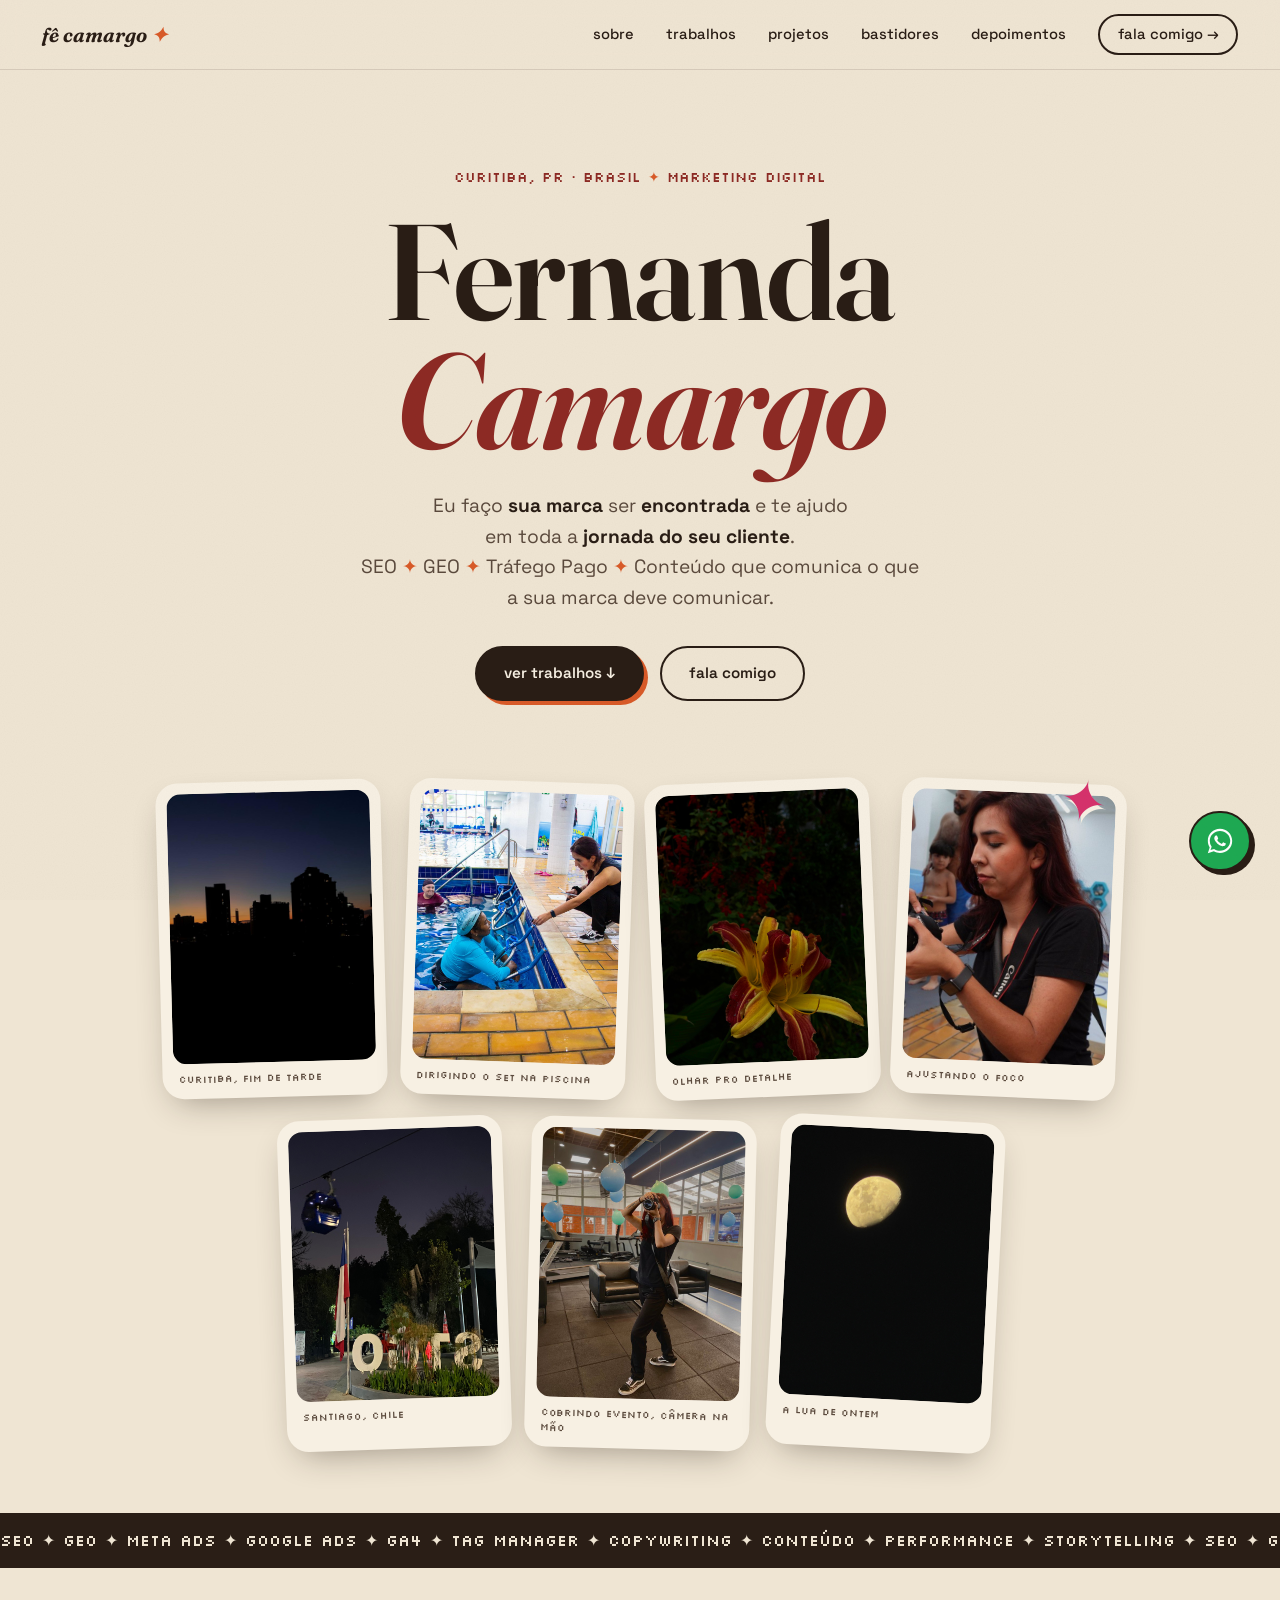
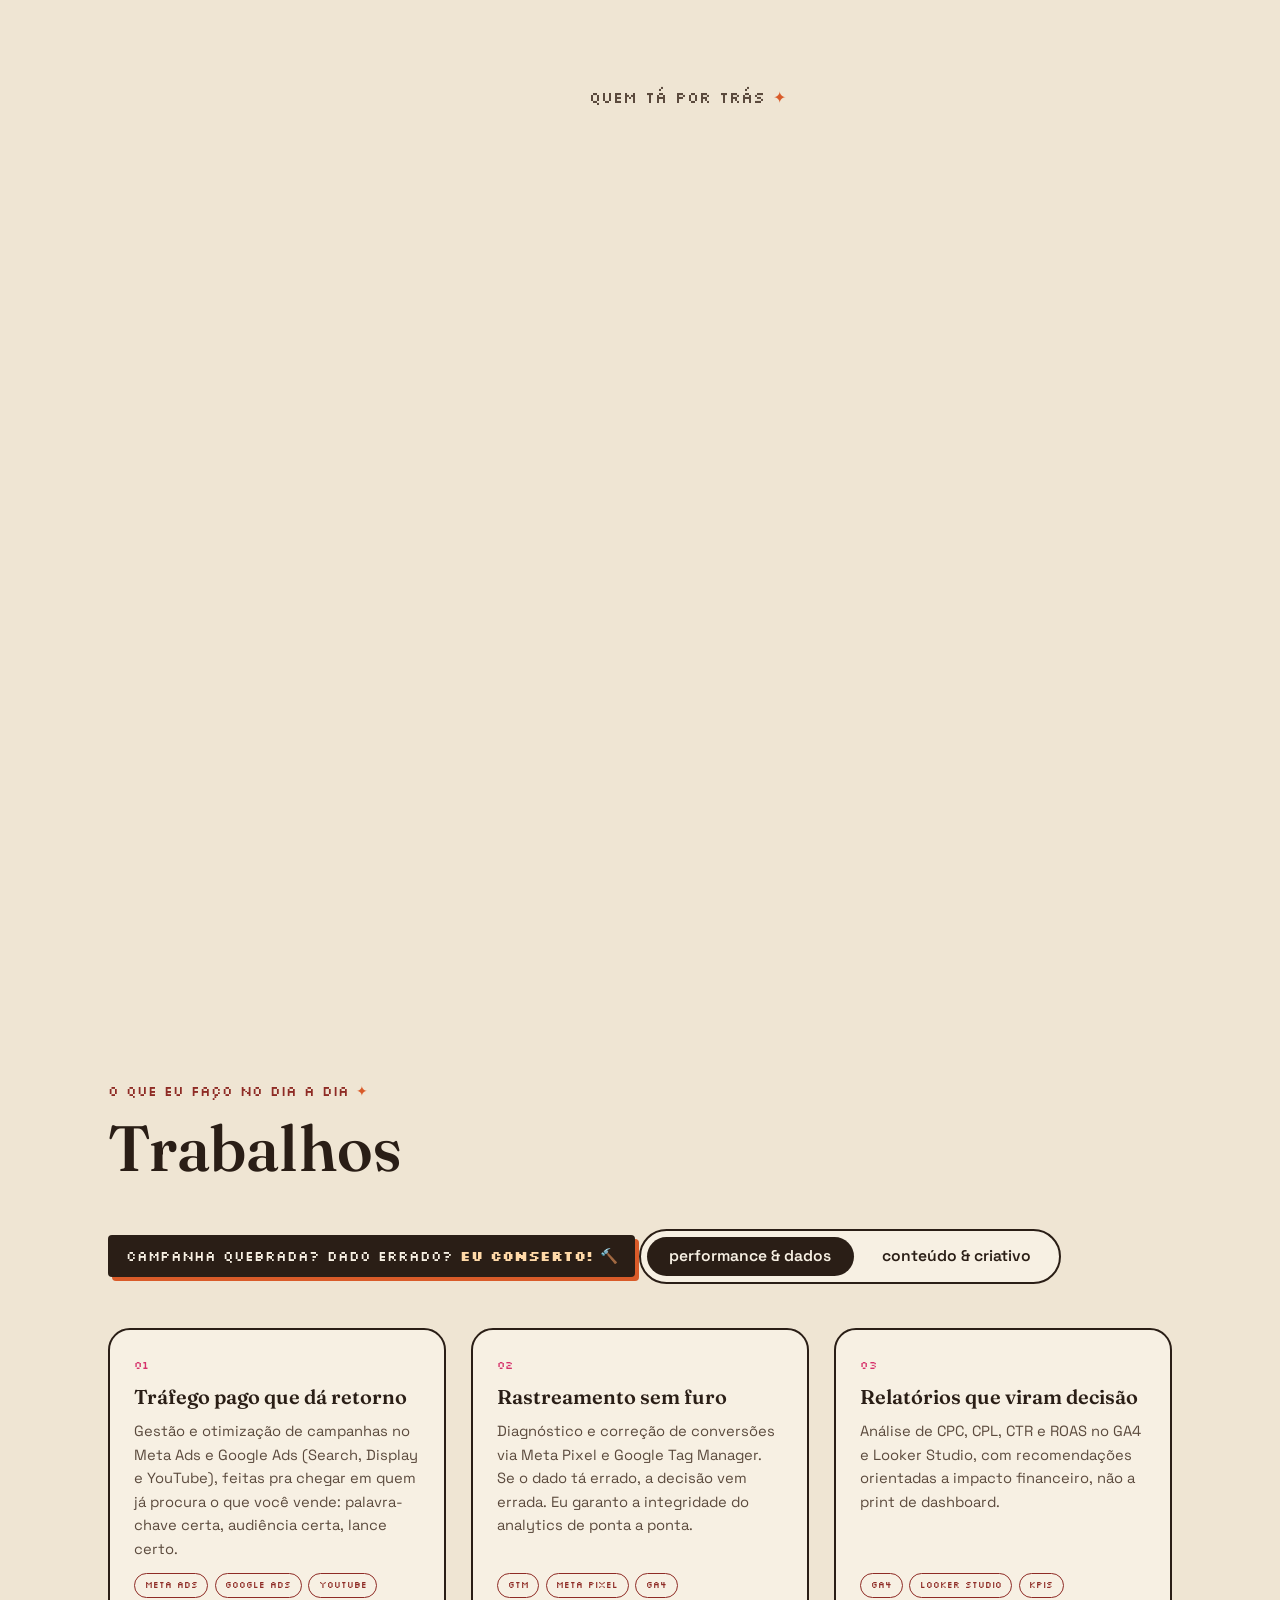
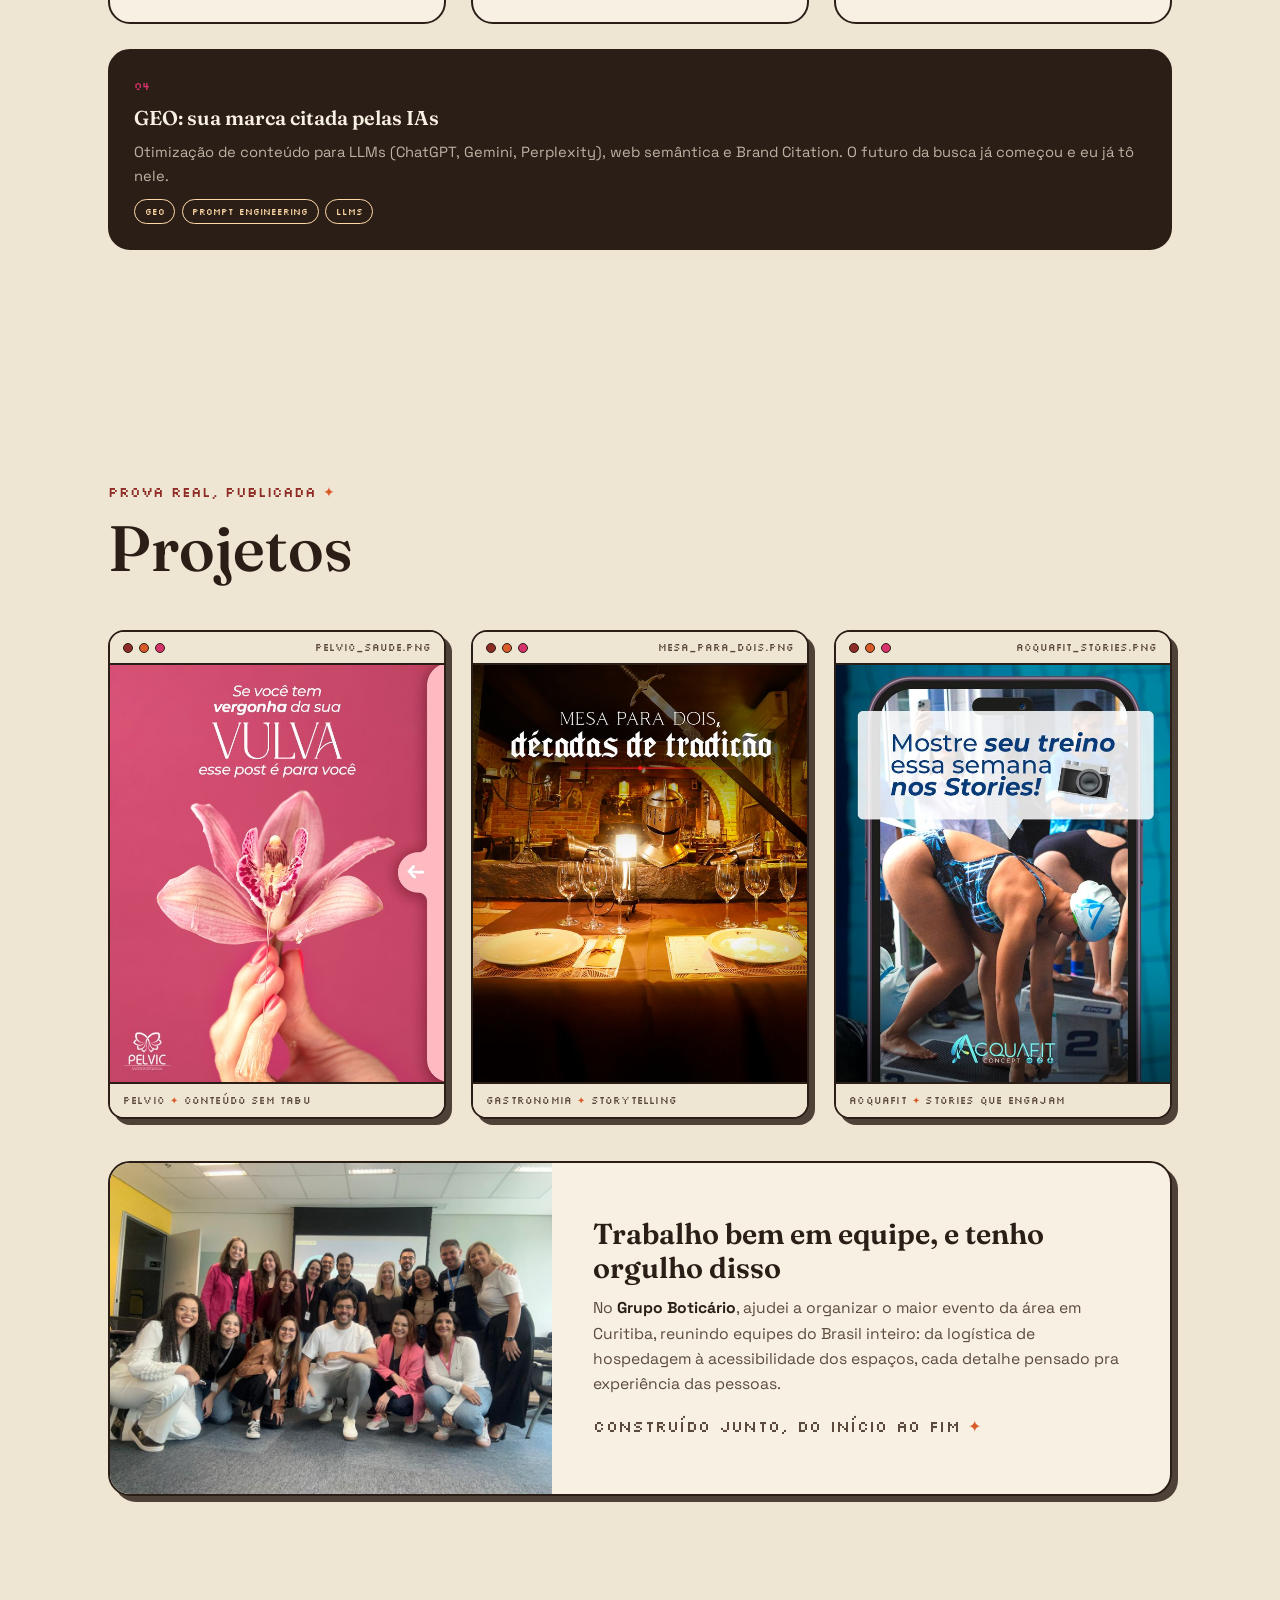
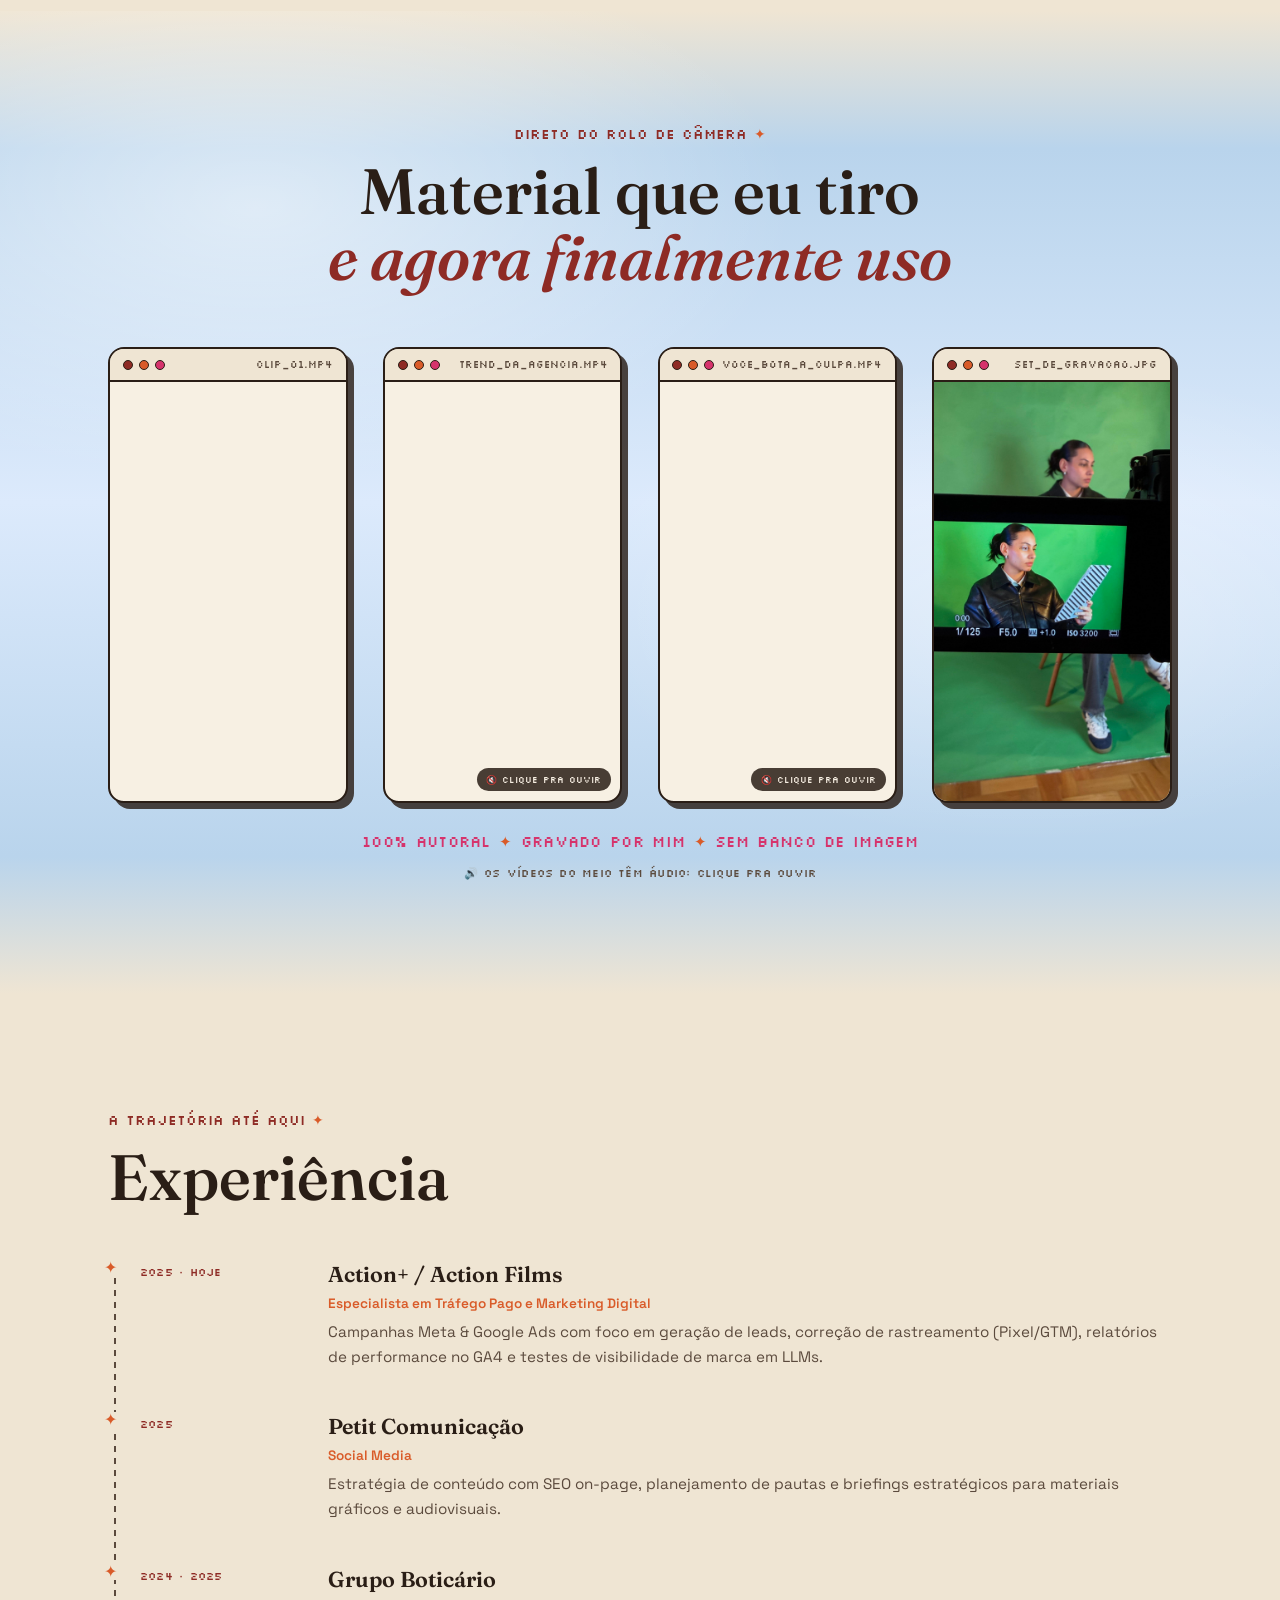
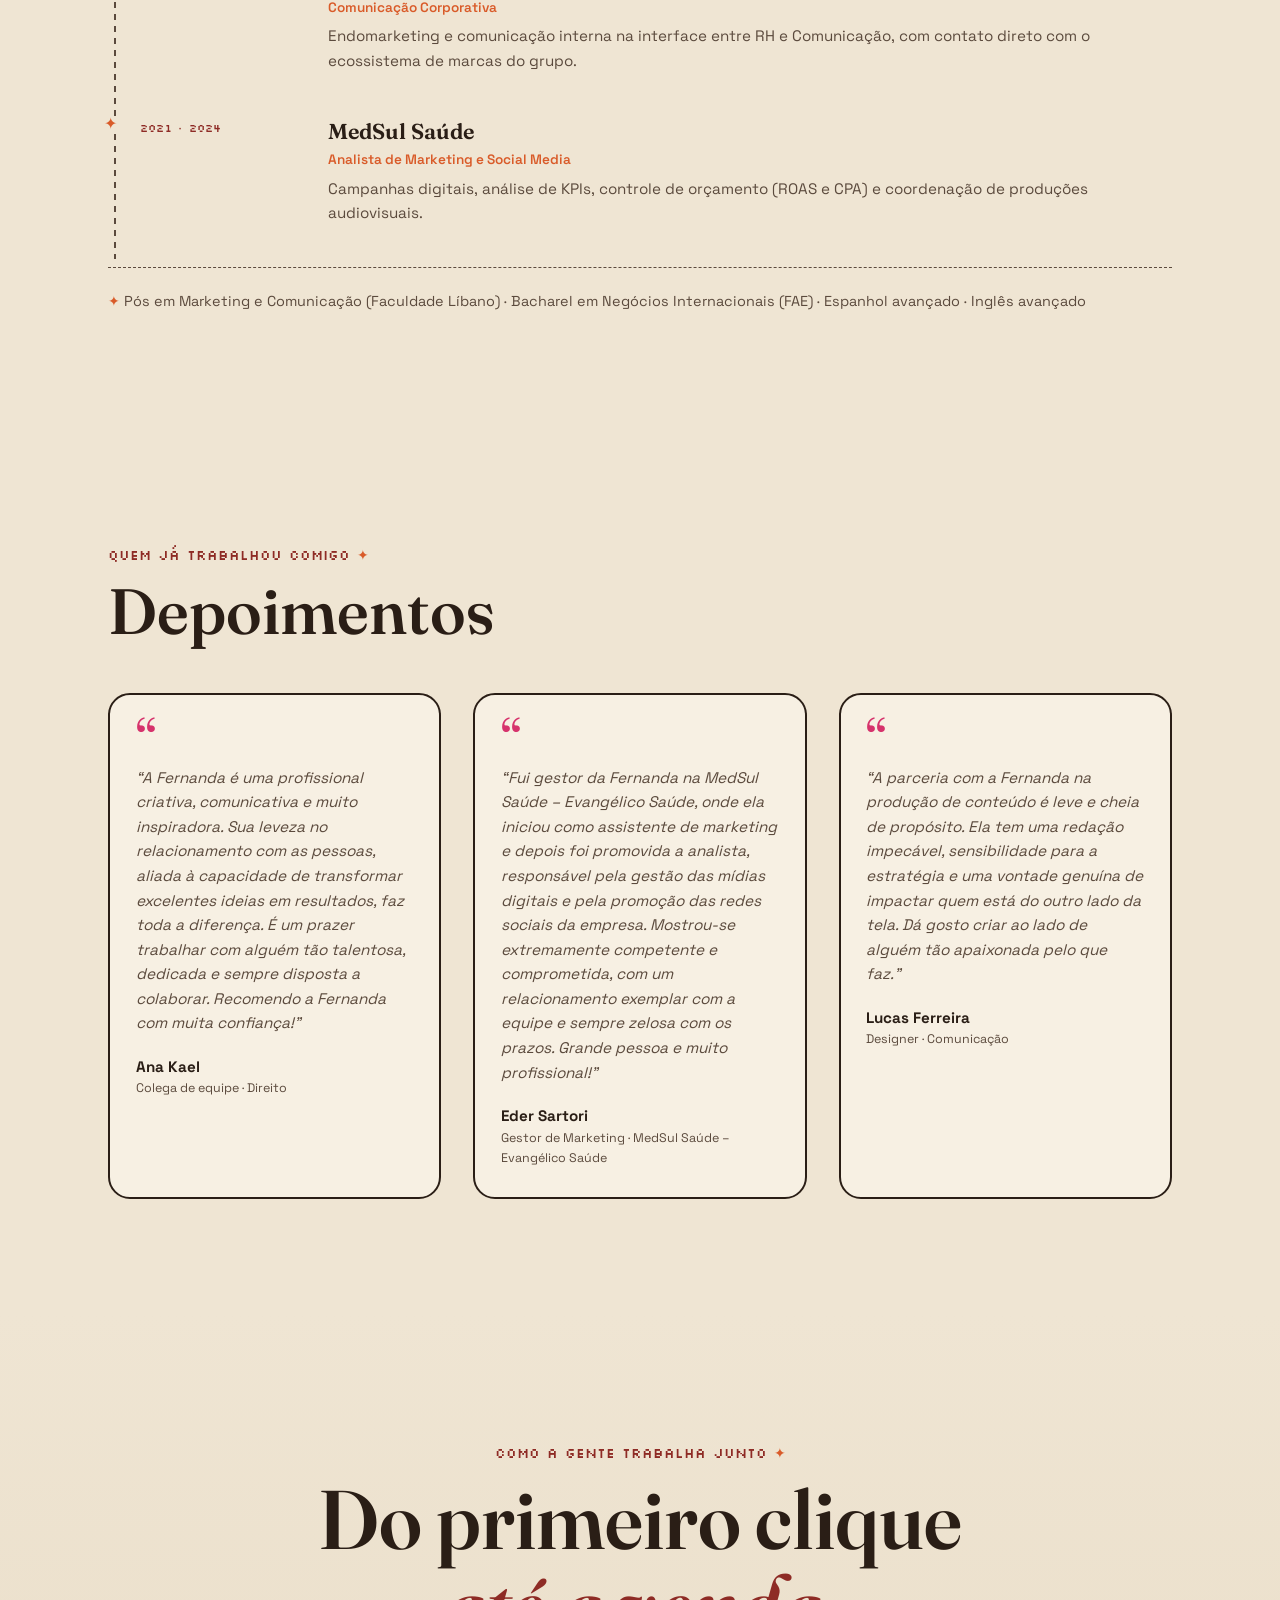
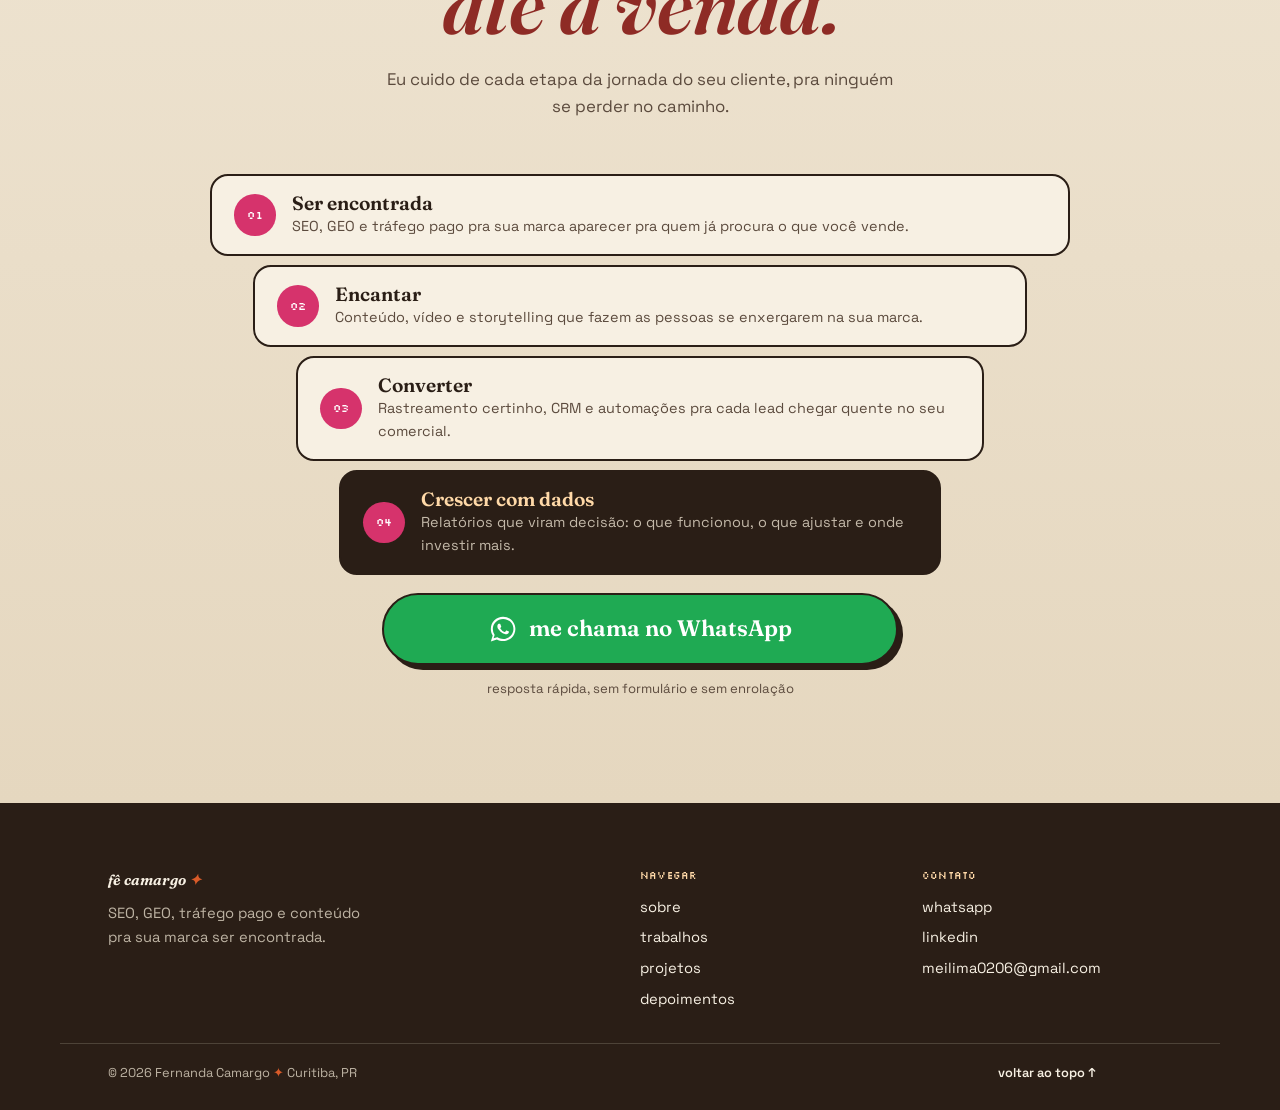
==== commit 1b6d12f0: "Ajusta portfolio: WhatsApp flutuante, botao no funil e contador Rolo de filme passa a usar a mesma f" ====
--- a/index.html
+++ b/index.html
@@ -92,12 +92,12 @@
         <div class="window__bar"><span></span><span></span><span></span><i>rolo_01.jpg</i></div>
         <div class="film">
           <div class="film__track">
-            <div class="film__frame">
+            <div class="film__frame film__frame--pb">
               <img src="assets/foto-espelho.jpeg" alt="Fernanda Camargo fotografando em frente ao espelho, com tripé e iluminação de estúdio" loading="lazy" />
               <span class="film__num pixel">01A</span>
             </div>
             <div class="film__frame">
-              <img src="assets/foto-fernanda.jpeg" alt="Fernanda Camargo sorrindo com a câmera Canon na mão" loading="lazy" />
+              <img src="assets/foto-espelho.jpeg" alt="" loading="lazy" />
               <span class="film__num pixel">02A</span>
             </div>
           </div>
@@ -122,10 +122,10 @@
         se constrói <strong>em equipe</strong>, tratando gente como gente, na frente e atrás das câmeras.
       </p>
       <ul class="stats reveal">
-        <li><b>+4</b><span>anos de experiência</span></li>
-        <li><b>+10</b><span>marcas atendidas</span></li>
-        <li><b>+1 mi</b><span>de views em um único post</span></li>
-        <li><b>300 mil</b><span>curtidas nesse mesmo post</span></li>
+        <li><b data-count="4" data-prefix="+">+4</b><span>anos de experiência</span></li>
+        <li><b data-count="10" data-prefix="+">+10</b><span>marcas atendidas</span></li>
+        <li><b data-count="1" data-prefix="+" data-suffix=" mi">+1 mi</b><span>de views em um único post</span></li>
+        <li><b data-count="300" data-suffix=" mil">300 mil</b><span>curtidas nesse mesmo post</span></li>
       </ul>
       <p class="sobre__brands reveal">
         por onde passei: <b>Grupo Boticário</b> · <b>Action Films</b> · <b>Petit Comunicação</b> · <b>MedSul Saúde</b>
@@ -350,16 +350,14 @@
         <span class="funil__num pixel">04</span>
         <div><h3>Crescer com dados</h3><p>Relatórios que viram decisão: o que funcionou, o que ajustar e onde investir mais.</p></div>
       </li>
-    </ol>
-
-    <div class="cta reveal">
-      <p class="cta__kicker pixel">bora conversar? <span class="star">✦</span></p>
-      <a class="btn-wa" href="https://wa.me/5541989009040?text=Oi%2C%20Fernanda!%20Vi%20seu%20portf%C3%B3lio%20e%20quero%20conversar%20sobre%20a%20minha%20marca." target="_blank" rel="noopener">
+      <li class="funil__cta">
+        <a class="btn-wa" href="https://wa.me/5541989009040?text=Oi%2C%20Fernanda!%20Vi%20seu%20portf%C3%B3lio%20e%20quero%20conversar%20sobre%20a%20minha%20marca." target="_blank" rel="noopener">
         <svg viewBox="0 0 32 32" aria-hidden="true"><path fill="currentColor" d="M16 3C8.8 3 3 8.7 3 15.8c0 2.5.7 4.9 2 7L3 29l6.4-2c2 1.1 4.3 1.7 6.6 1.7 7.2 0 13-5.7 13-12.8S23.2 3 16 3Zm0 23.4c-2.1 0-4.1-.6-5.9-1.7l-.4-.2-3.8 1.2 1.2-3.7-.3-.4a10.4 10.4 0 0 1-1.7-5.8C5.1 9.9 10 5.2 16 5.2s10.9 4.7 10.9 10.6S22 26.4 16 26.4Zm6-7.9c-.3-.2-1.9-.9-2.2-1s-.5-.2-.7.2-.8 1-1 1.2-.4.2-.7.1a8.7 8.7 0 0 1-4.3-3.7c-.3-.6.3-.5.9-1.7.1-.2 0-.4 0-.5l-1-2.4c-.3-.6-.5-.5-.7-.5h-.6c-.2 0-.5.1-.8.4-.3.3-1 1-1 2.5s1.1 2.9 1.2 3.1c.2.2 2.1 3.2 5.1 4.5 1.9.8 2.6.9 3.6.7.6-.1 1.9-.8 2.1-1.5.3-.7.3-1.3.2-1.5-.1-.1-.3-.2-.6-.3Z"/></svg>
         <span>me chama no WhatsApp</span>
       </a>
-      <p class="cta__note">resposta rápida, sem formulário e sem enrolação</p>
-    </div>
+        <p class="cta__note">resposta rápida, sem formulário e sem enrolação</p>
+      </li>
+    </ol>
   </section>
 
   <!-- ══════════ RODAPÉ ══════════ -->
@@ -389,6 +387,12 @@
     </div>
   </footer>
 
+  <!-- ══════════ WHATSAPP FLUTUANTE ══════════ -->
+  <a class="wa-float" href="https://wa.me/5541989009040?text=Oi%2C%20Fernanda!%20Vi%20seu%20portf%C3%B3lio%20e%20quero%20conversar%20sobre%20a%20minha%20marca." target="_blank" rel="noopener" aria-label="Falar com a Fernanda no WhatsApp">
+    <svg viewBox="0 0 32 32" aria-hidden="true"><path fill="currentColor" d="M16 3C8.8 3 3 8.7 3 15.8c0 2.5.7 4.9 2 7L3 29l6.4-2c2 1.1 4.3 1.7 6.6 1.7 7.2 0 13-5.7 13-12.8S23.2 3 16 3Zm0 23.4c-2.1 0-4.1-.6-5.9-1.7l-.4-.2-3.8 1.2 1.2-3.7-.3-.4a10.4 10.4 0 0 1-1.7-5.8C5.1 9.9 10 5.2 16 5.2s10.9 4.7 10.9 10.6S22 26.4 16 26.4Zm6-7.9c-.3-.2-1.9-.9-2.2-1s-.5-.2-.7.2-.8 1-1 1.2-.4.2-.7.1a8.7 8.7 0 0 1-4.3-3.7c-.3-.6.3-.5.9-1.7.1-.2 0-.4 0-.5l-1-2.4c-.3-.6-.5-.5-.7-.5h-.6c-.2 0-.5.1-.8.4-.3.3-1 1-1 2.5s1.1 2.9 1.2 3.1c.2.2 2.1 3.2 5.1 4.5 1.9.8 2.6.9 3.6.7.6-.1 1.9-.8 2.1-1.5.3-.7.3-1.3.2-1.5-.1-.1-.3-.2-.6-.3Z"/></svg>
+    <span class="wa-float__label">fala comigo</span>
+  </a>
+
   <script src="script.js"></script>
 </body>
 </html>
--- a/styles.css
+++ b/styles.css
@@ -314,6 +314,7 @@
 }
 .film__frame { width: 50%; padding: 0 8px; position: relative; }
 .film__frame img { aspect-ratio: 2 / 3; object-fit: cover; border-radius: 4px; }
+.film__frame--pb img { filter: grayscale(1) contrast(1.05); }
 .film__num {
   position: absolute;
   bottom: -1.35rem; left: 1.1rem;
@@ -634,15 +635,14 @@
 .funil__step:nth-child(4) p { color: color-mix(in srgb, var(--paper) 78%, transparent); }
 .funil__step:nth-child(4) h3 { color: #ffd9a8; }
 
-.cta { margin-top: clamp(2.8rem, 6vw, 4rem); }
-.cta__kicker { color: var(--wine); font-size: clamp(0.7rem, 1.5vw, 0.85rem); margin-bottom: 1rem; }
+.funil__cta { width: 60%; margin-top: 0.6rem; }
 .btn-wa {
   display: inline-flex;
   align-items: center;
   justify-content: center;
-  gap: 0.9rem;
-  width: min(100%, 640px);
-  padding: clamp(1.2rem, 3vw, 1.6rem) clamp(1.4rem, 4vw, 2.6rem);
+  gap: 0.7rem;
+  width: 100%;
+  padding: 1rem 1.4rem;
   border-radius: 999px;
   border: 2px solid var(--ink);
   background: #1faa53;
@@ -650,18 +650,50 @@
   text-decoration: none;
   font-family: var(--font-display);
   font-weight: 620;
-  font-size: clamp(1.35rem, 3.6vw, 2.2rem);
-  box-shadow: 6px 6px 0 var(--ink);
+  font-size: clamp(1.1rem, 2.4vw, 1.4rem);
+  box-shadow: 5px 5px 0 var(--ink);
   transition: transform 0.18s ease, box-shadow 0.18s ease;
-  animation: pulse 2.6s ease-in-out infinite;
-}
-.btn-wa svg { width: 1.4em; height: 1.4em; flex: none; }
-.btn-wa:hover { transform: translate(-3px, -3px); box-shadow: 9px 9px 0 var(--ink); animation: none; }
-@keyframes pulse {
-  0%, 100% { outline: 0 solid rgba(31, 170, 83, 0.35); }
-  50% { outline: 12px solid rgba(31, 170, 83, 0); }
-}
-.cta__note { margin-top: 1rem; font-size: 0.85rem; color: var(--ink-soft); }
+}
+.btn-wa svg { width: 1.35em; height: 1.35em; flex: none; }
+.btn-wa:hover { transform: translate(-2px, -2px); box-shadow: 7px 7px 0 var(--ink); }
+.cta__note { margin-top: 0.8rem; font-size: 0.82rem; color: var(--ink-soft); }
+
+/* botão flutuante: acompanha a página inteira */
+.wa-float {
+  position: fixed;
+  right: clamp(1rem, 3vw, 1.8rem);
+  bottom: clamp(1rem, 3vw, 1.8rem);
+  z-index: 200;
+  display: flex;
+  align-items: center;
+  gap: 0;
+  height: 60px;
+  padding: 0 14px;
+  border-radius: 999px;
+  border: 2px solid var(--ink);
+  background: #1faa53;
+  color: #fff;
+  text-decoration: none;
+  box-shadow: 4px 4px 0 var(--ink);
+  transition: transform 0.2s ease, box-shadow 0.2s ease, gap 0.3s ease;
+  animation: wa-pulse 2.8s ease-in-out infinite;
+}
+.wa-float svg { width: 30px; height: 30px; flex: none; }
+.wa-float__label {
+  max-width: 0;
+  overflow: hidden;
+  white-space: nowrap;
+  font-family: var(--font-body);
+  font-weight: 600;
+  font-size: 0.95rem;
+  transition: max-width 0.35s ease;
+}
+.wa-float:hover, .wa-float:focus-visible { gap: 0.55rem; transform: translate(-2px, -2px); box-shadow: 6px 6px 0 var(--ink); animation: none; }
+.wa-float:hover .wa-float__label, .wa-float:focus-visible .wa-float__label { max-width: 140px; }
+@keyframes wa-pulse {
+  0%, 100% { outline: 0 solid rgba(31, 170, 83, 0.45); }
+  60% { outline: 14px solid rgba(31, 170, 83, 0); }
+}
 
 /* ── Rodapé ────────────────────────────── */
 .footer { background: var(--ink); color: color-mix(in srgb, var(--paper) 75%, transparent); }
@@ -683,6 +715,7 @@
   max-width: 1160px;
   margin: 0 auto;
   padding: 1.2rem clamp(1.2rem, 5vw, 3rem) 1.6rem;
+  padding-right: calc(clamp(1.2rem, 5vw, 3rem) + 76px);
   border-top: 1px solid color-mix(in srgb, var(--paper) 18%, transparent);
   display: flex;
   justify-content: space-between;
@@ -704,7 +737,7 @@
   .reveal { opacity: 1; transform: none; transition: none; }
   .marquee__track { animation: none; }
   .sticker--star { animation: none; }
-  .btn-wa { animation: none; }
+  .wa-float { animation: none; }
   .film__track { transition: none; }
   html { scroll-behavior: auto; }
 }
@@ -743,6 +776,6 @@
   .polaroid { width: calc(50% - 0.45rem); }
   .sticker--star { top: -1.2rem; right: 2%; }
 
-  .funil__step { width: 100% !important; }
+  .funil__step, .funil__cta { width: 100% !important; }
   .footer__bottom { justify-content: center; text-align: center; }
 }
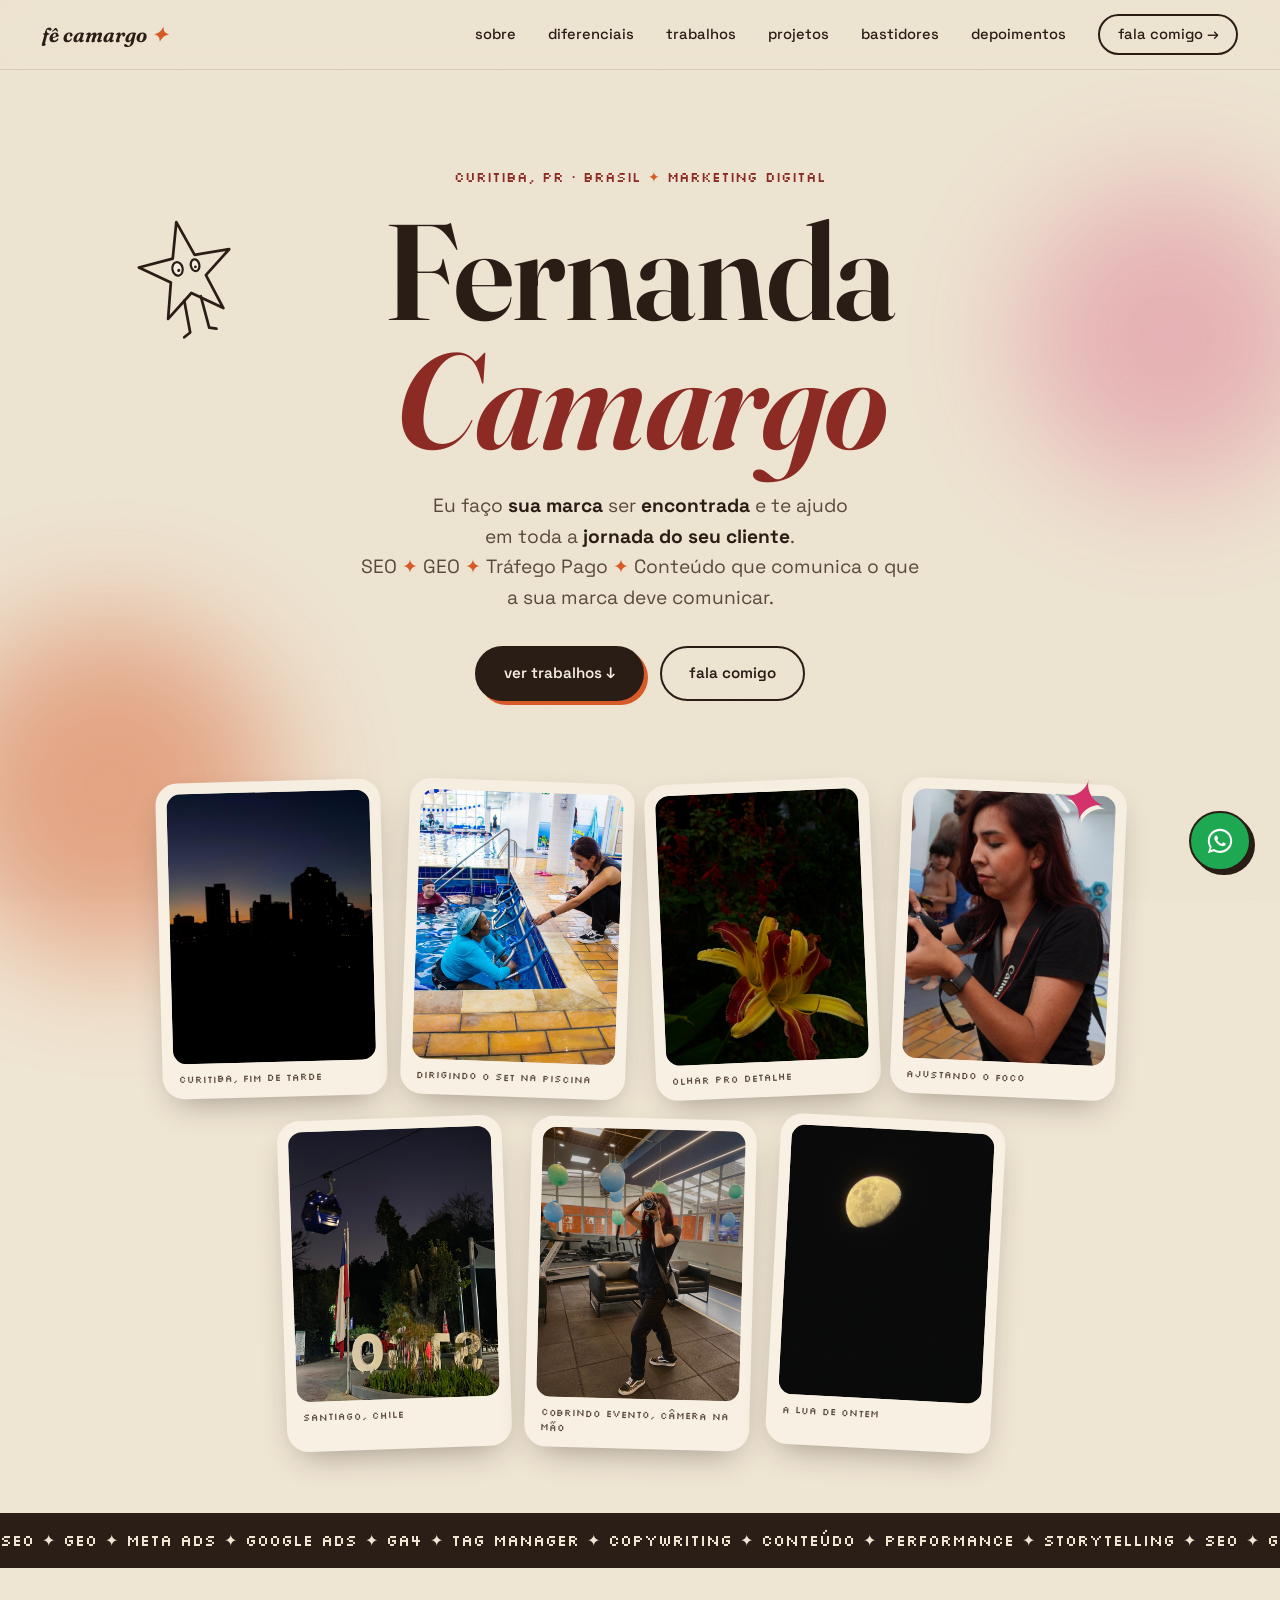
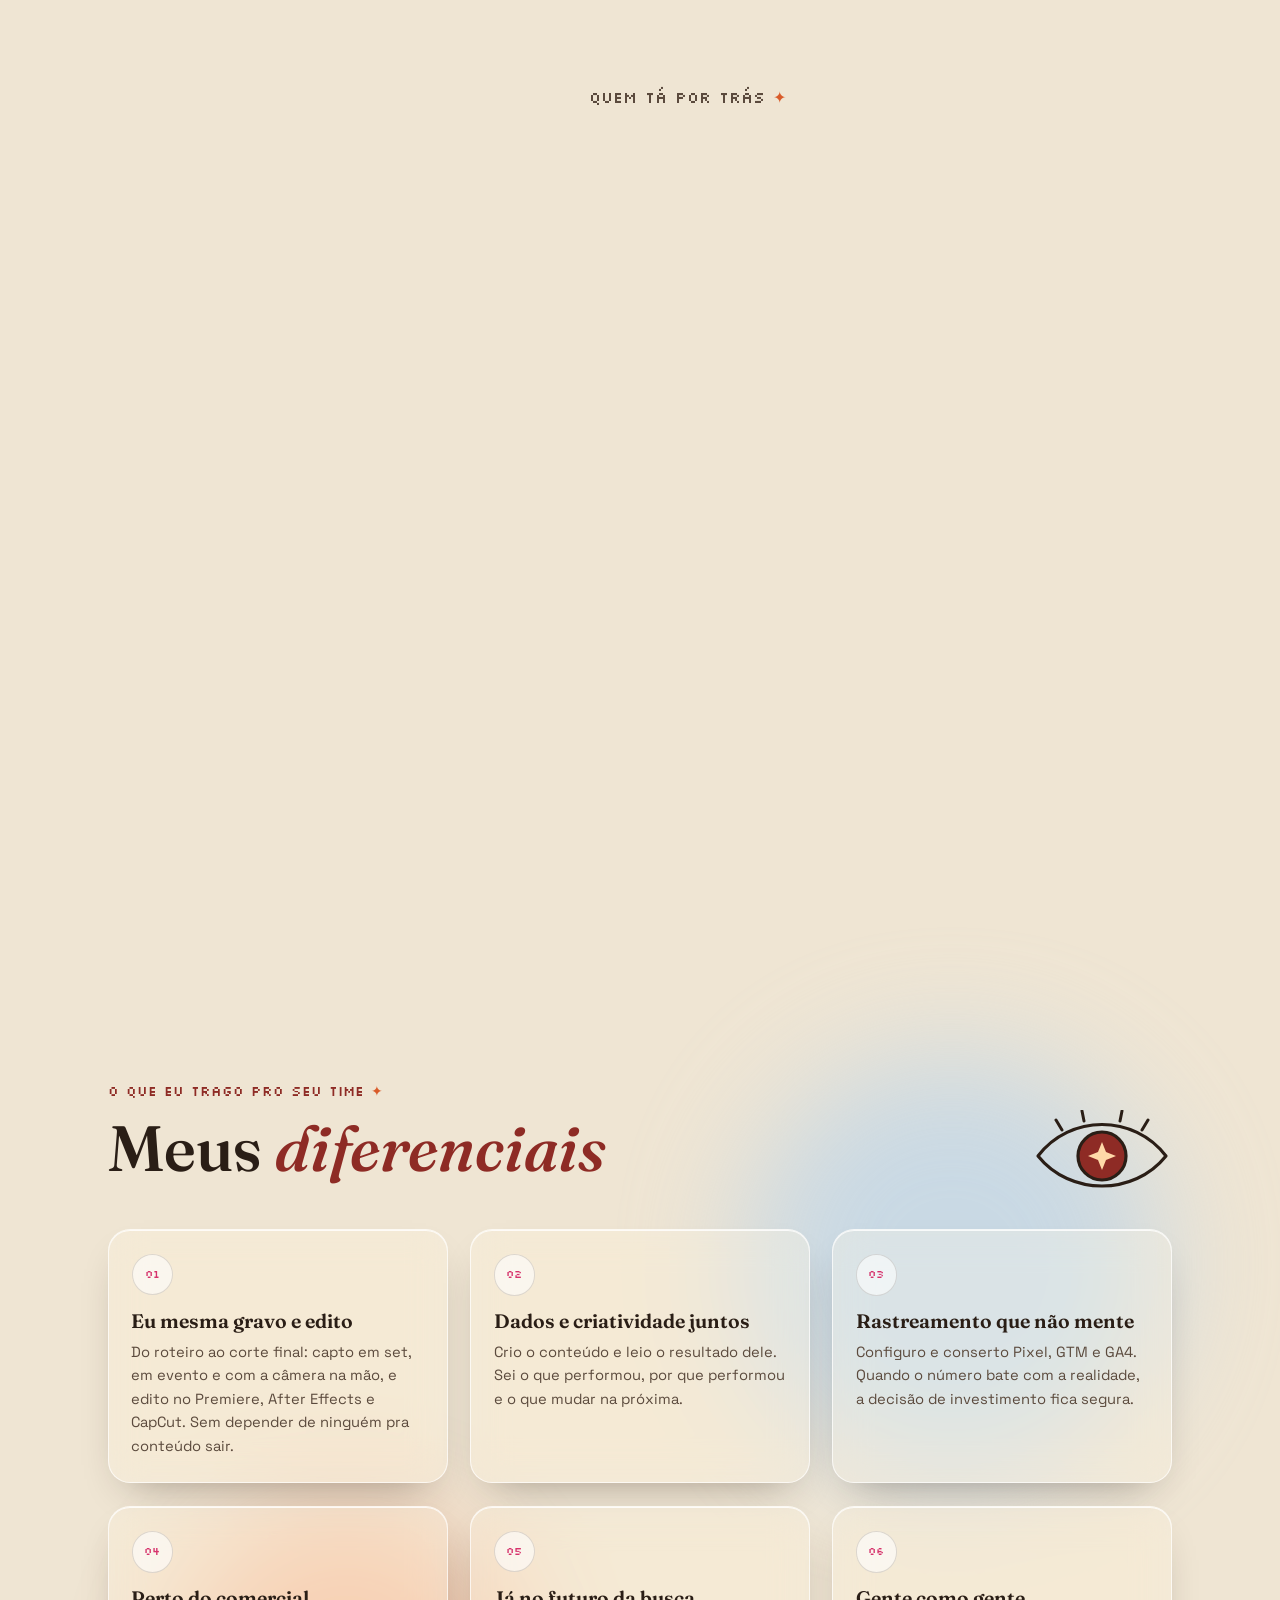
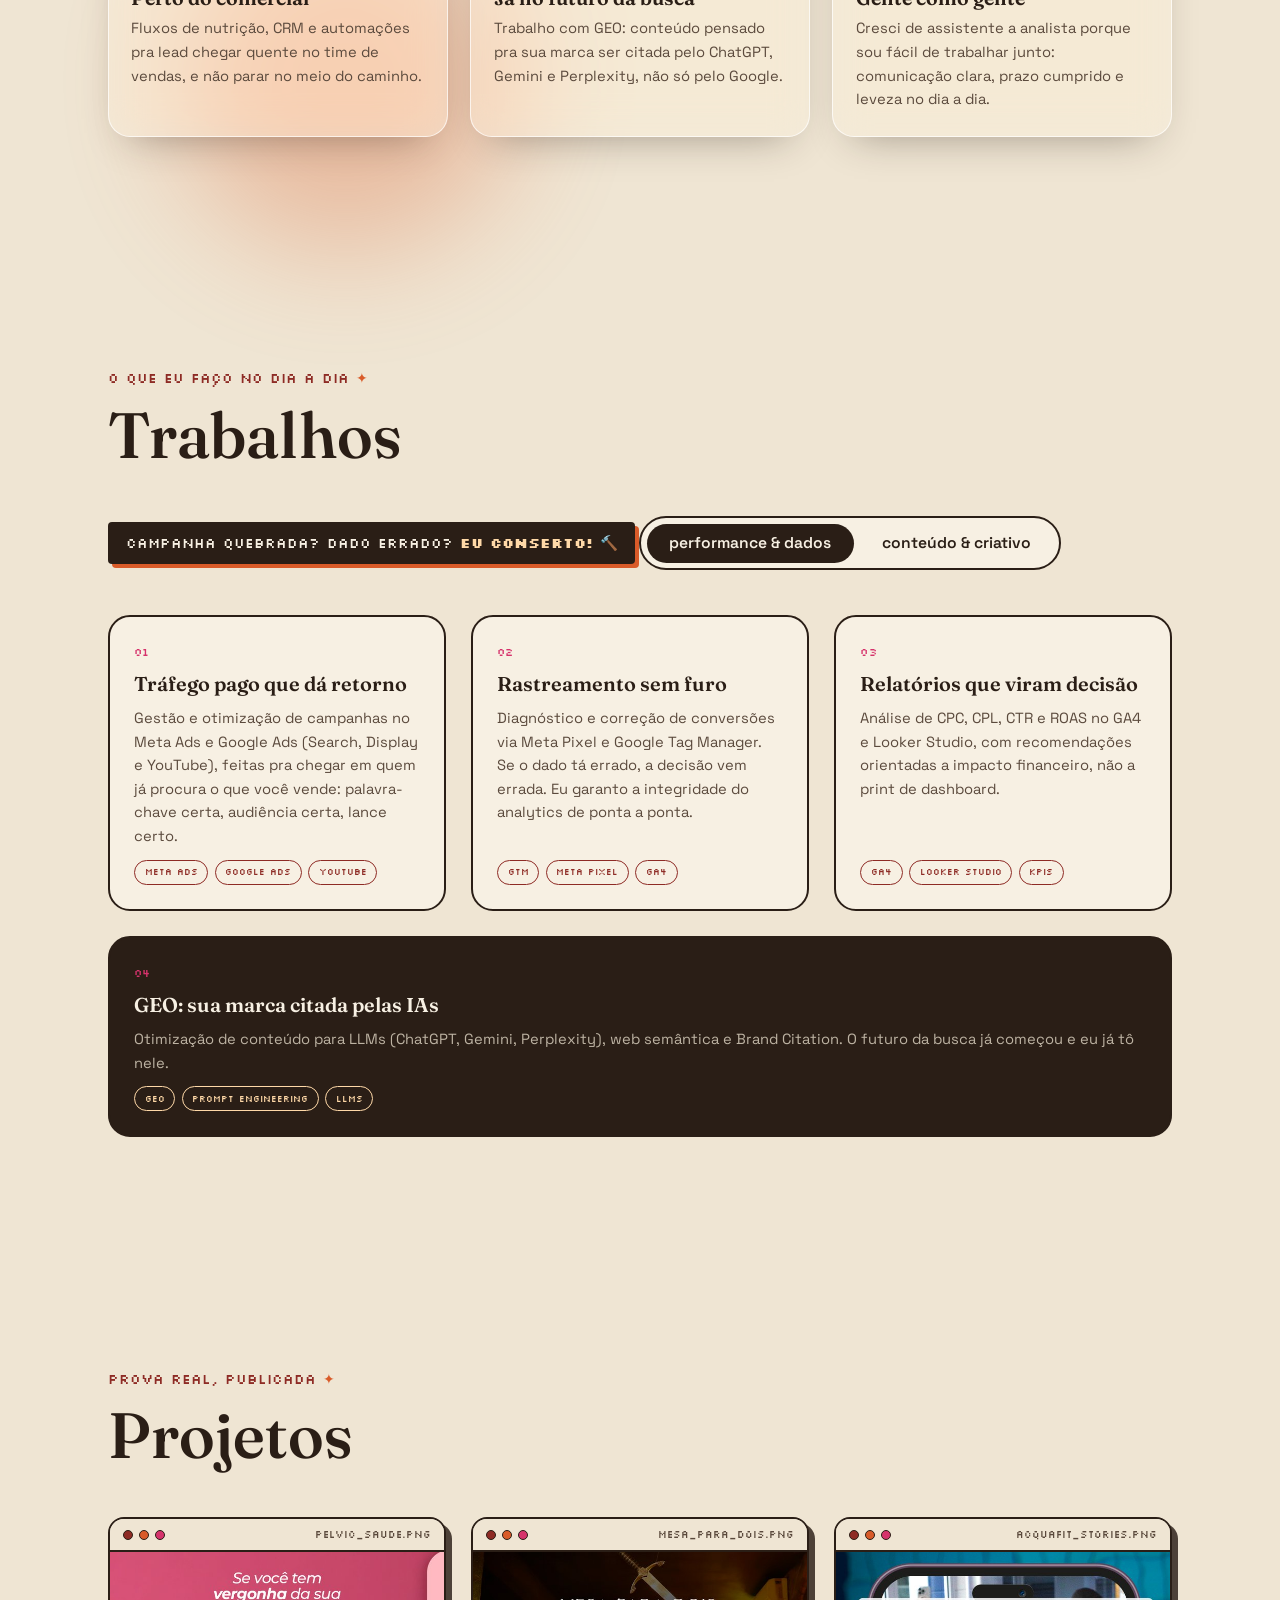
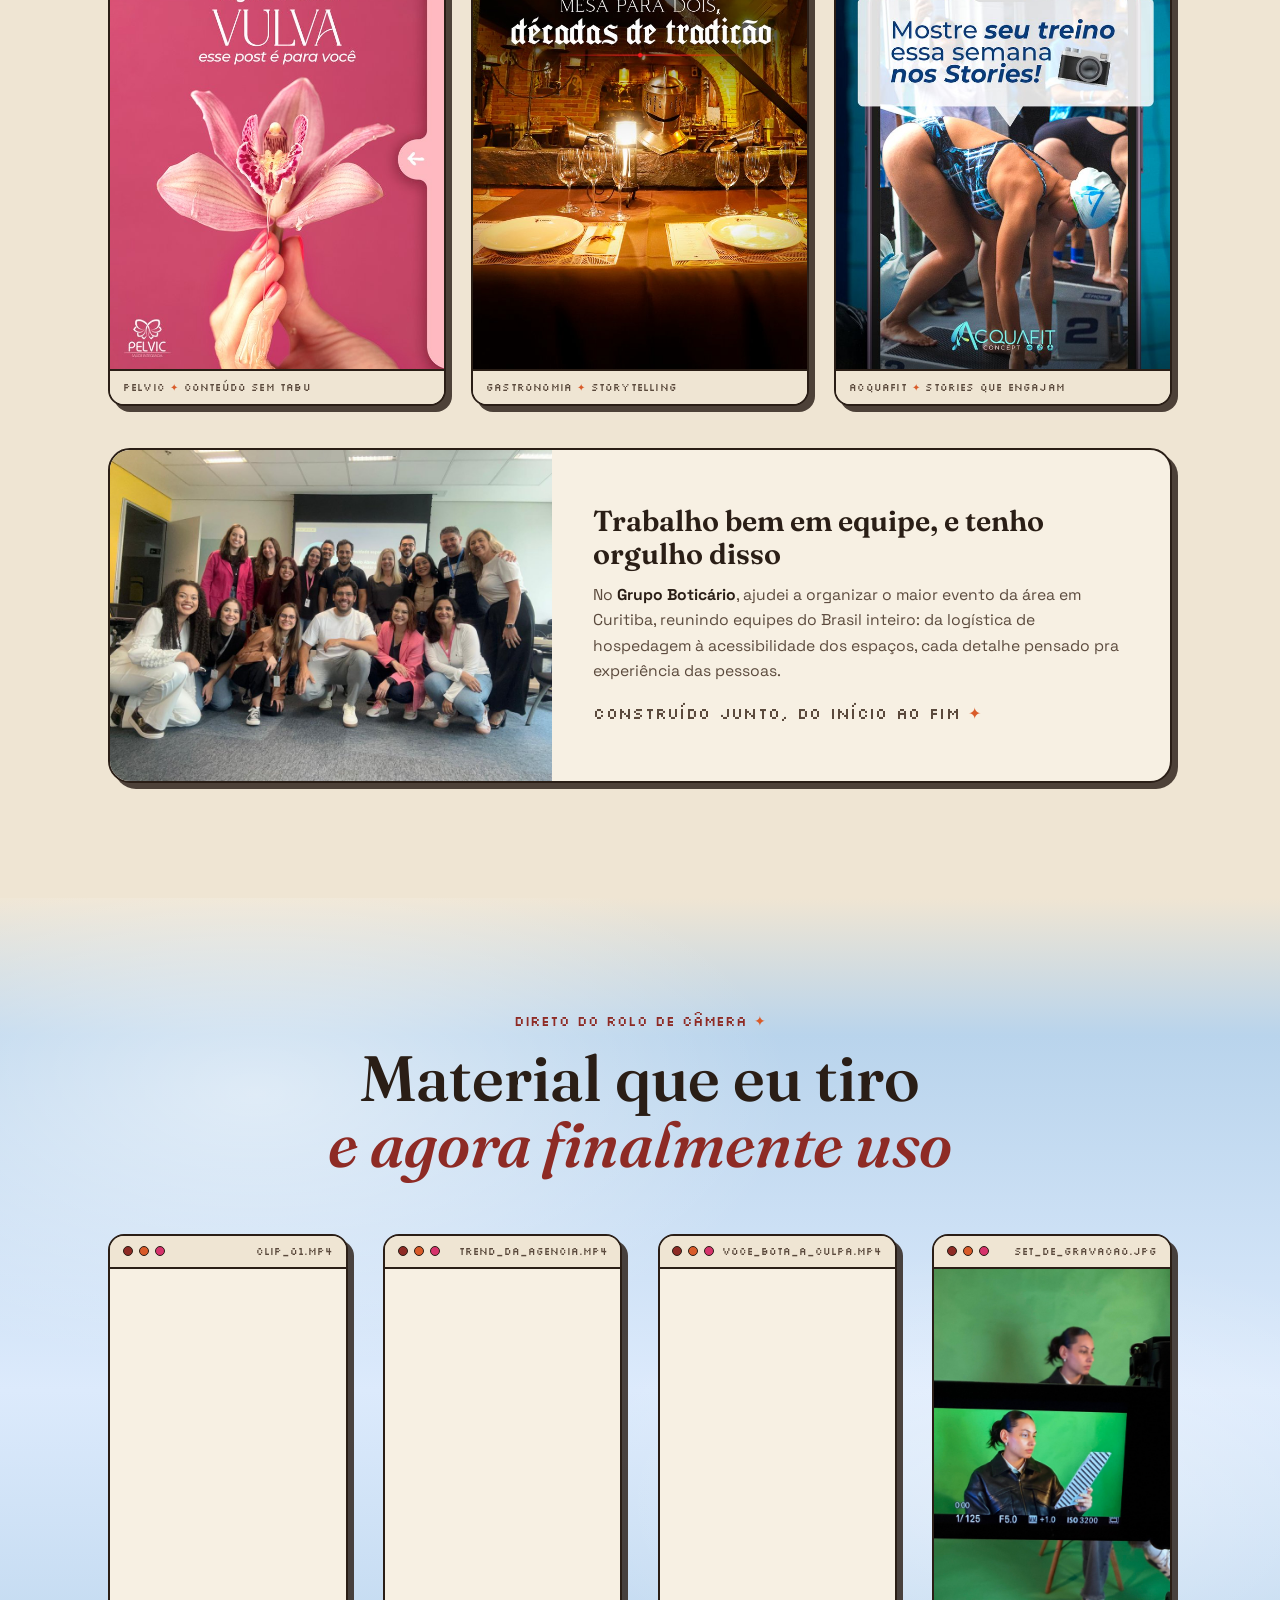
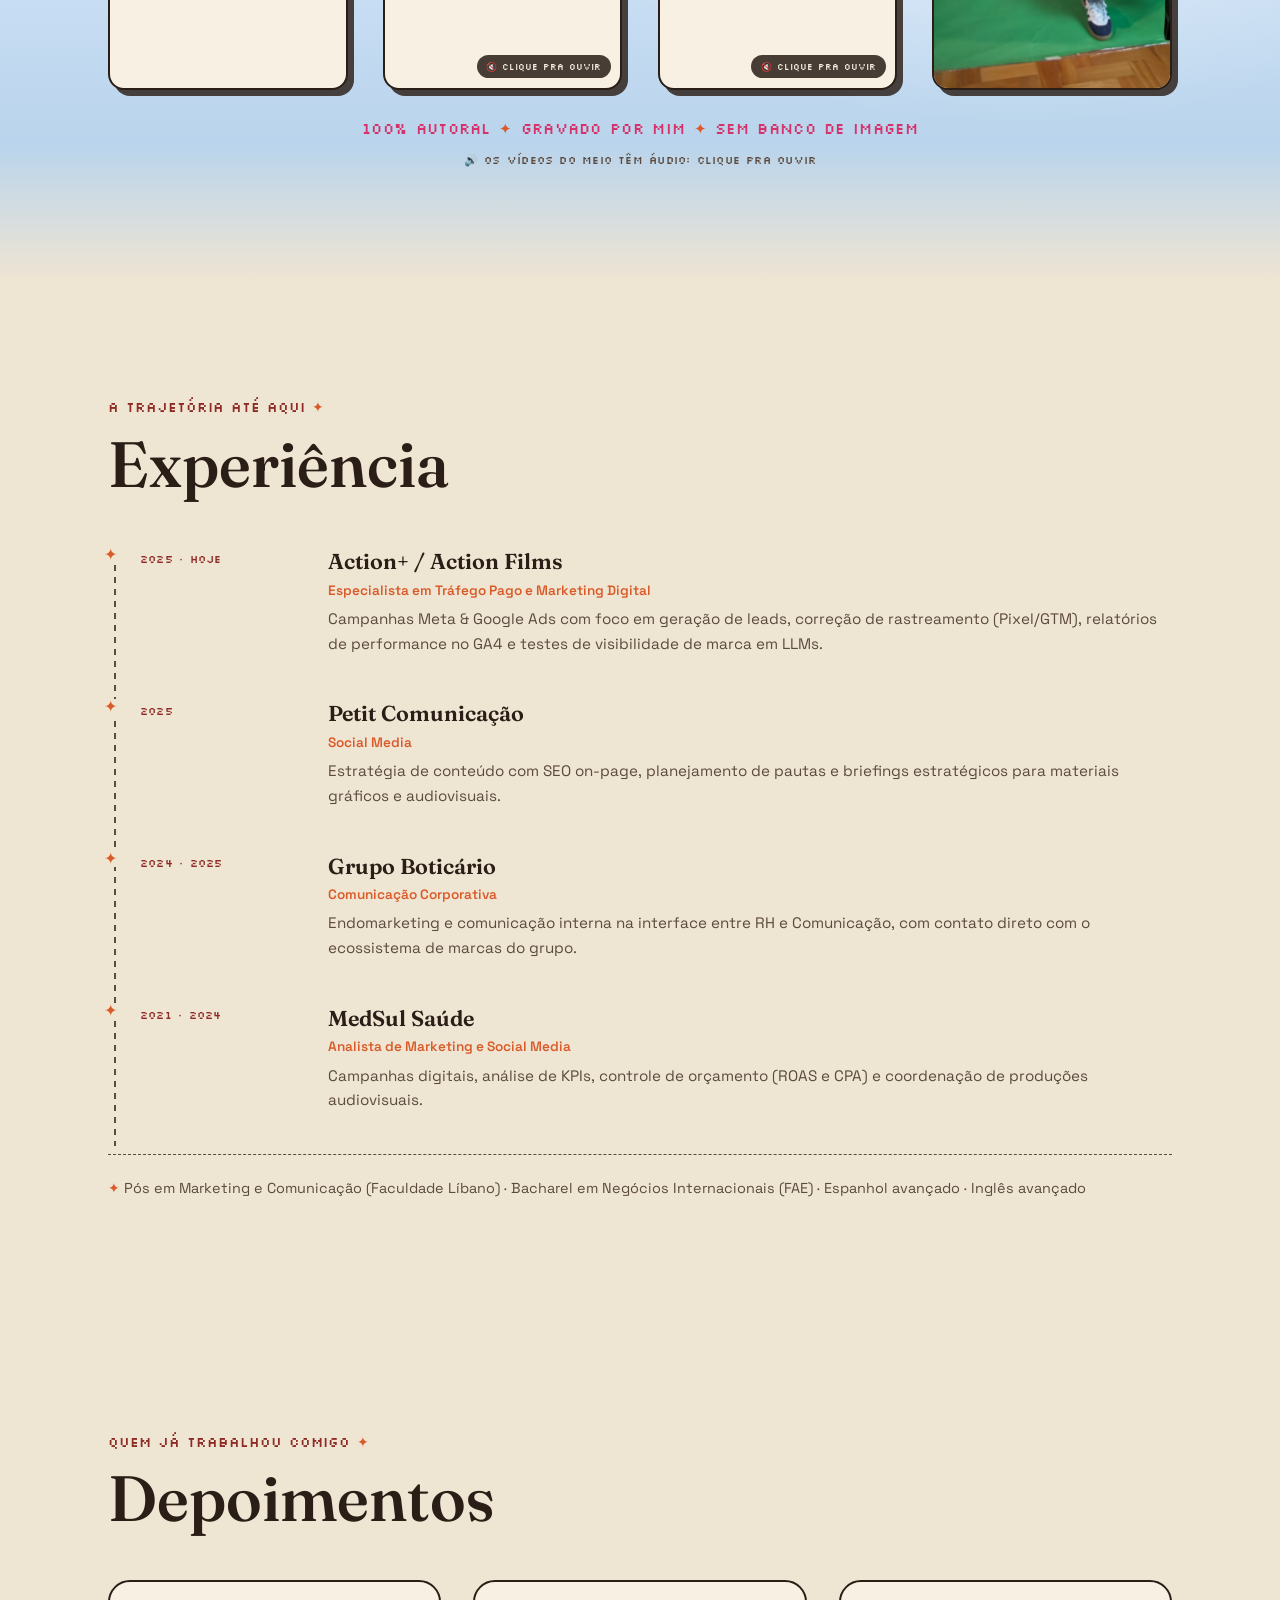
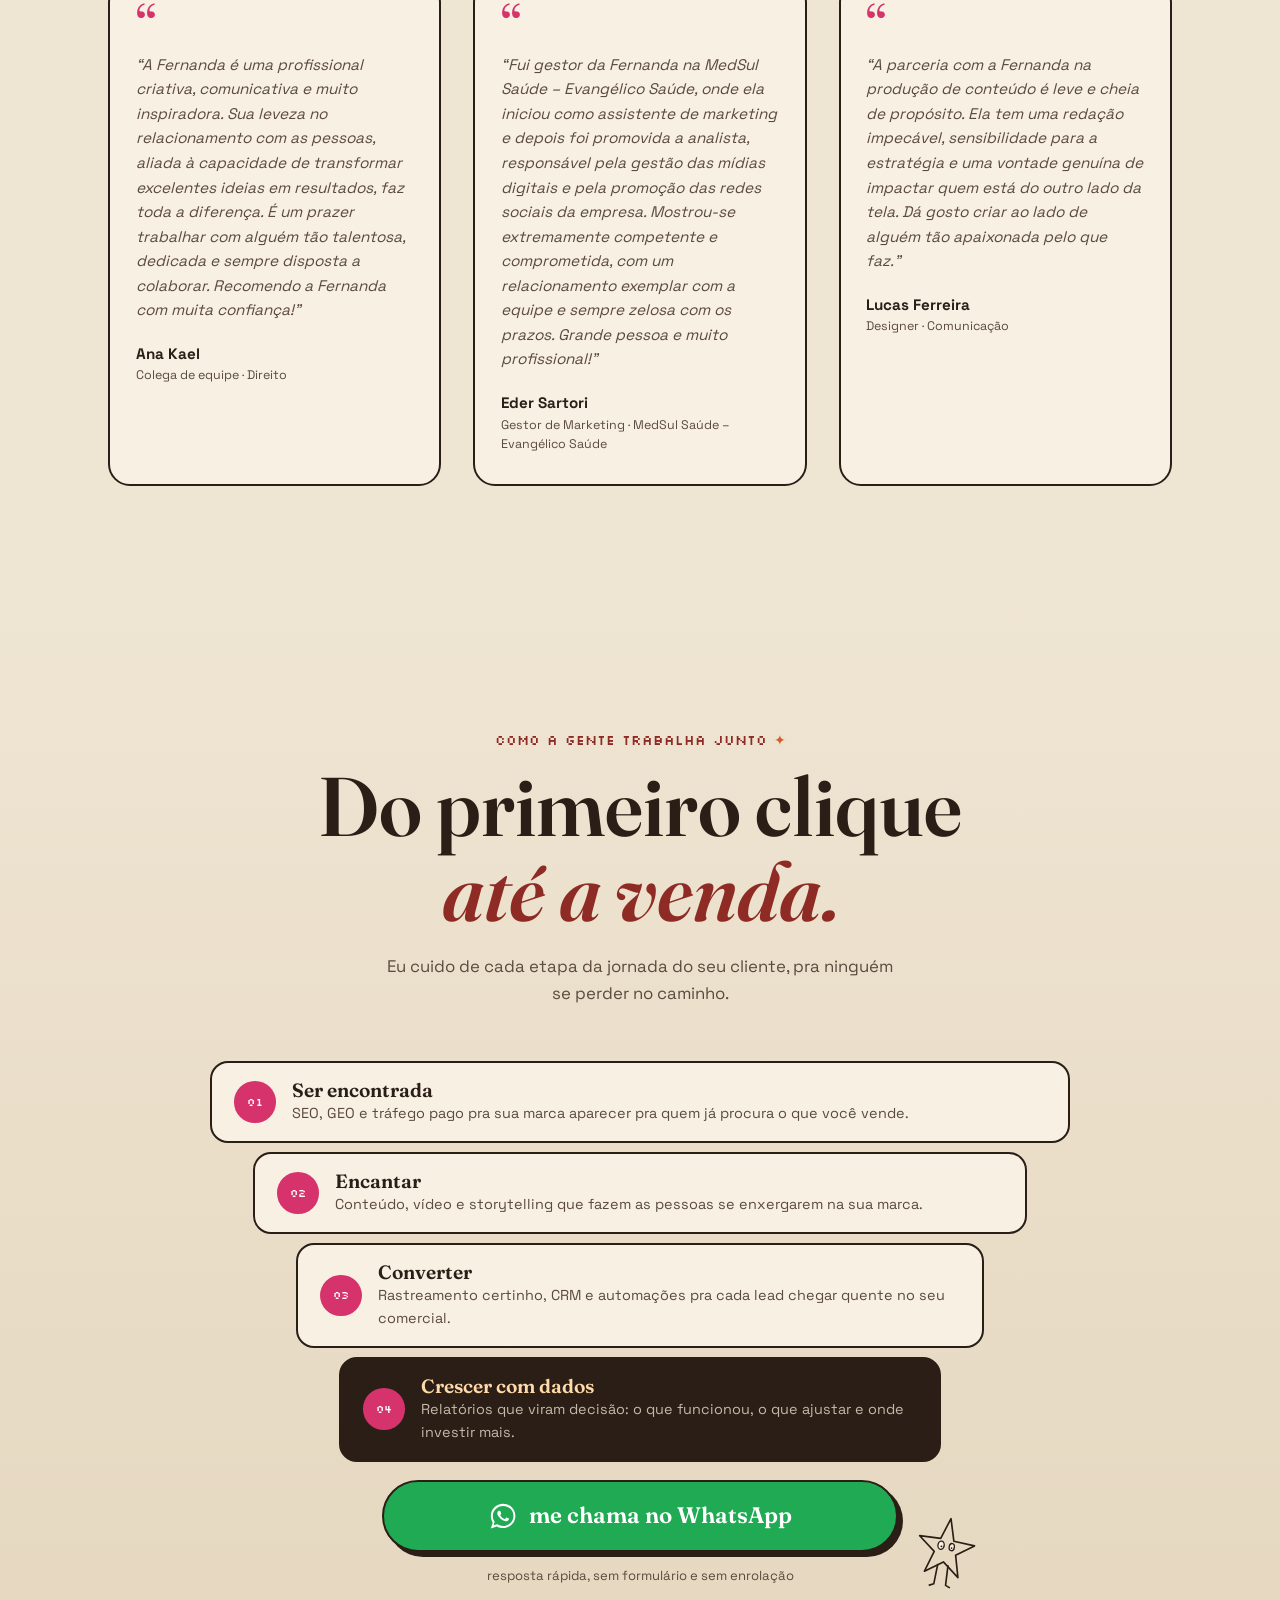
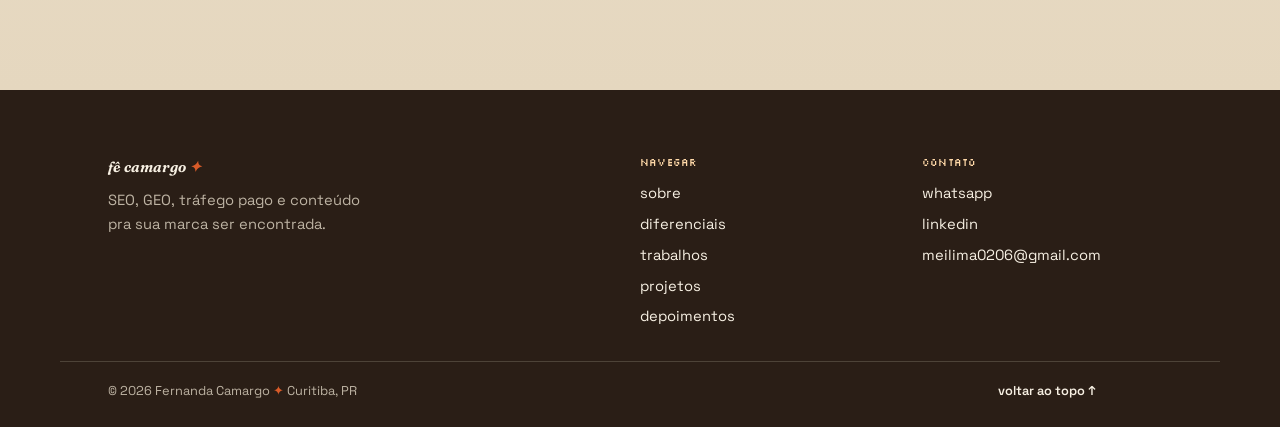
==== commit 095e0bb9: "Adiciona diferenciais em vidro e rabiscos feitos a mao Nova secao Meus diferenciais com cards em efe" ====
--- a/index.html
+++ b/index.html
@@ -18,6 +18,7 @@
     <a class="nav__logo" href="#topo">fê camargo <span class="star">✦</span></a>
     <nav class="nav__links" id="navLinks">
       <a href="#sobre">sobre</a>
+      <a href="#diferenciais">diferenciais</a>
       <a href="#trabalhos">trabalhos</a>
       <a href="#projetos">projetos</a>
       <a href="#bastidores">bastidores</a>
@@ -31,6 +32,14 @@
 
   <!-- ══════════ HERO ══════════ -->
   <section class="hero">
+    <span class="blob blob--orange" aria-hidden="true"></span>
+    <span class="blob blob--pink" aria-hidden="true"></span>
+    <svg class="doodle doodle--star doodle--hero" viewBox="0 0 120 150" aria-hidden="true">
+  <path d="M60 8 L73 50 L114 52 L81 76 L93 118 L60 93 L27 117 L39 76 L6 51 L47 49 Z" />
+  <ellipse class="doodle__eye" cx="50" cy="62" rx="6" ry="8" /><ellipse class="doodle__eye" cx="71" cy="62" rx="5" ry="7" />
+  <circle cx="51" cy="64" r="1.8" class="doodle__pupil" /><circle cx="71" cy="64" r="1.6" class="doodle__pupil" />
+  <path d="M50 100 L49 138 L41 142 M70 99 L72 137 L80 140" />
+</svg>
     <p class="hero__eyebrow reveal">Curitiba, PR · Brasil <span class="star">✦</span> Marketing Digital</p>
     <h1 class="hero__title reveal">
       Fernanda<br /><em>Camargo</em>
@@ -133,6 +142,56 @@
     </div>
   </section>
 
+  <!-- ══════════ DIFERENCIAIS ══════════ -->
+  <section class="dif section" id="diferenciais">
+    <span class="blob blob--sky" aria-hidden="true"></span>
+    <span class="blob blob--orange blob--dif" aria-hidden="true"></span>
+    <div class="dif__head">
+      <div>
+        <p class="section__eyebrow reveal">o que eu trago pro seu time <span class="star">✦</span></p>
+        <h2 class="section__title reveal">Meus <em>diferenciais</em></h2>
+      </div>
+      <svg class="doodle doodle--eye doodle--dif" viewBox="0 0 140 90" aria-hidden="true">
+  <path d="M6 46 C38 4 102 4 134 46 C102 86 38 86 6 46 Z" />
+  <circle cx="70" cy="46" r="24" class="doodle__iris" />
+  <path class="doodle__spark" d="M70 32 L74 42 L84 46 L74 50 L70 60 L66 50 L56 46 L66 42 Z" />
+  <path class="doodle__lash" d="M30 20 L24 10 M52 11 L50 1 M88 11 L90 1 M110 20 L116 10" />
+</svg>
+    </div>
+    <div class="dif__grid">
+      <article class="glass reveal">
+        <span class="glass__icon pixel" aria-hidden="true">01</span>
+        <h3>Eu mesma gravo e edito</h3>
+        <p>Do roteiro ao corte final: capto em set, em evento e com a câmera na mão, e edito no Premiere, After Effects e CapCut. Sem depender de ninguém pra conteúdo sair.</p>
+      </article>
+      <article class="glass reveal">
+        <span class="glass__icon pixel" aria-hidden="true">02</span>
+        <h3>Dados e criatividade juntos</h3>
+        <p>Crio o conteúdo e leio o resultado dele. Sei o que performou, por que performou e o que mudar na próxima.</p>
+      </article>
+      <article class="glass reveal">
+        <span class="glass__icon pixel" aria-hidden="true">03</span>
+        <h3>Rastreamento que não mente</h3>
+        <p>Configuro e conserto Pixel, GTM e GA4. Quando o número bate com a realidade, a decisão de investimento fica segura.</p>
+      </article>
+      <article class="glass reveal">
+        <span class="glass__icon pixel" aria-hidden="true">04</span>
+        <h3>Perto do comercial</h3>
+        <p>Fluxos de nutrição, CRM e automações pra lead chegar quente no time de vendas, e não parar no meio do caminho.</p>
+      </article>
+      <article class="glass reveal">
+        <span class="glass__icon pixel" aria-hidden="true">05</span>
+        <h3>Já no futuro da busca</h3>
+        <p>Trabalho com GEO: conteúdo pensado pra sua marca ser citada pelo ChatGPT, Gemini e Perplexity, não só pelo Google.</p>
+      </article>
+      <article class="glass reveal">
+        <span class="glass__icon pixel" aria-hidden="true">06</span>
+        <h3>Gente como gente</h3>
+        <p>Cresci de assistente a analista porque sou fácil de trabalhar junto: comunicação clara, prazo cumprido e leveza no dia a dia.</p>
+      </article>
+    </div>
+  </section>
+
   <!-- ══════════ TRABALHOS ══════════ -->
   <section class="trabalhos section" id="trabalhos">
     <p class="section__eyebrow reveal">o que eu faço no dia a dia <span class="star">✦</span></p>
@@ -351,6 +410,12 @@
         <div><h3>Crescer com dados</h3><p>Relatórios que viram decisão: o que funcionou, o que ajustar e onde investir mais.</p></div>
       </li>
       <li class="funil__cta">
+        <svg class="doodle doodle--star doodle--cta" viewBox="0 0 120 150" aria-hidden="true">
+  <path d="M60 8 L73 50 L114 52 L81 76 L93 118 L60 93 L27 117 L39 76 L6 51 L47 49 Z" />
+  <ellipse class="doodle__eye" cx="50" cy="62" rx="6" ry="8" /><ellipse class="doodle__eye" cx="71" cy="62" rx="5" ry="7" />
+  <circle cx="51" cy="64" r="1.8" class="doodle__pupil" /><circle cx="71" cy="64" r="1.6" class="doodle__pupil" />
+  <path d="M50 100 L49 138 L41 142 M70 99 L72 137 L80 140" />
+</svg>
         <a class="btn-wa" href="https://wa.me/5541989009040?text=Oi%2C%20Fernanda!%20Vi%20seu%20portf%C3%B3lio%20e%20quero%20conversar%20sobre%20a%20minha%20marca." target="_blank" rel="noopener">
         <svg viewBox="0 0 32 32" aria-hidden="true"><path fill="currentColor" d="M16 3C8.8 3 3 8.7 3 15.8c0 2.5.7 4.9 2 7L3 29l6.4-2c2 1.1 4.3 1.7 6.6 1.7 7.2 0 13-5.7 13-12.8S23.2 3 16 3Zm0 23.4c-2.1 0-4.1-.6-5.9-1.7l-.4-.2-3.8 1.2 1.2-3.7-.3-.4a10.4 10.4 0 0 1-1.7-5.8C5.1 9.9 10 5.2 16 5.2s10.9 4.7 10.9 10.6S22 26.4 16 26.4Zm6-7.9c-.3-.2-1.9-.9-2.2-1s-.5-.2-.7.2-.8 1-1 1.2-.4.2-.7.1a8.7 8.7 0 0 1-4.3-3.7c-.3-.6.3-.5.9-1.7.1-.2 0-.4 0-.5l-1-2.4c-.3-.6-.5-.5-.7-.5h-.6c-.2 0-.5.1-.8.4-.3.3-1 1-1 2.5s1.1 2.9 1.2 3.1c.2.2 2.1 3.2 5.1 4.5 1.9.8 2.6.9 3.6.7.6-.1 1.9-.8 2.1-1.5.3-.7.3-1.3.2-1.5-.1-.1-.3-.2-.6-.3Z"/></svg>
         <span>me chama no WhatsApp</span>
@@ -370,6 +435,7 @@
       <nav class="footer__col" aria-label="Navegação do rodapé">
         <b class="pixel">navegar</b>
         <a href="#sobre">sobre</a>
+        <a href="#diferenciais">diferenciais</a>
         <a href="#trabalhos">trabalhos</a>
         <a href="#projetos">projetos</a>
         <a href="#depoimentos">depoimentos</a>
--- a/styles.css
+++ b/styles.css
@@ -21,14 +21,14 @@
 
 * { margin: 0; padding: 0; box-sizing: border-box; }
 
-html { scroll-behavior: smooth; }
+html { scroll-behavior: smooth; overflow-x: clip; }
 
 body {
   font-family: var(--font-body);
   background: var(--paper);
   color: var(--ink);
   line-height: 1.6;
-  overflow-x: hidden;
+  overflow-x: clip;
   position: relative;
 }
 
@@ -339,7 +339,9 @@
 .stats li {
   display: flex;
   flex-direction: column;
-  background: var(--paper-2);
+  background: rgba(247, 240, 227, 0.55);
+  backdrop-filter: blur(14px);
+  -webkit-backdrop-filter: blur(14px);
   border: 2px solid var(--ink);
   border-radius: 16px;
   padding: 0.9rem 1.1rem;
@@ -635,7 +637,7 @@
 .funil__step:nth-child(4) p { color: color-mix(in srgb, var(--paper) 78%, transparent); }
 .funil__step:nth-child(4) h3 { color: #ffd9a8; }
 
-.funil__cta { width: 60%; margin-top: 0.6rem; }
+.funil__cta { width: 60%; margin-top: 0.6rem; position: relative; }
 .btn-wa {
   display: inline-flex;
   align-items: center;
@@ -725,6 +727,80 @@
 }
 .footer__bottom a { font-weight: 600; font-size: 0.8rem; }
 
+/* ── Rabiscos feitos à mão (poucos, só pra o fundo não ficar vazio) ── */
+.doodle {
+  position: absolute;
+  fill: none;
+  stroke: var(--ink);
+  stroke-width: 3.2;
+  stroke-linecap: round;
+  stroke-linejoin: round;
+  pointer-events: none;
+  z-index: 1;
+}
+.doodle__eye { fill: var(--paper-2); stroke-width: 2.6; }
+.doodle__pupil { fill: var(--ink); stroke: none; }
+.doodle--hero { width: clamp(64px, 8vw, 104px); top: clamp(6rem, 12vw, 9rem); left: clamp(0.5rem, 6vw, 5rem); transform: rotate(-12deg); animation: wobble 4s ease-in-out infinite; }
+.doodle--cta { width: 62px; right: -78px; bottom: -6px; transform: rotate(10deg); animation: wobble 3.6s ease-in-out infinite reverse; }
+.doodle--eye { position: static; width: clamp(96px, 12vw, 140px); flex: none; }
+.doodle__iris { fill: var(--wine); stroke: var(--ink); }
+.doodle__spark { fill: #ffd9a8; stroke: none; transform-origin: 70px 46px; animation: spin 9s linear infinite; }
+.doodle__lash { stroke-width: 3; }
+.doodle--eye { animation: blink 5s ease-in-out infinite; transform-origin: center; }
+@keyframes wobble { 0%, 100% { rotate: 0deg; } 50% { rotate: 6deg; } }
+@keyframes spin { to { transform: rotate(360deg); } }
+@keyframes blink { 0%, 92%, 100% { transform: scaleY(1); } 95% { transform: scaleY(0.1); } }
+
+/* ── Manchas de cor desfocadas (dão profundidade pro vidro) ── */
+.hero, .dif { position: relative; }
+.blob {
+  position: absolute;
+  border-radius: 50%;
+  filter: blur(60px);
+  opacity: 0.45;
+  pointer-events: none;
+  z-index: 0;
+}
+.blob--orange { width: 340px; height: 340px; background: var(--orange); top: 38%; left: -120px; }
+.blob--pink { width: 300px; height: 300px; background: var(--pink); top: 8%; right: -100px; opacity: 0.28; }
+.blob--sky { width: 420px; height: 420px; background: var(--sky-1); top: 10%; right: 5%; opacity: 0.7; }
+.blob--dif { top: auto; bottom: 0; left: 10%; opacity: 0.3; }
+.hero > *:not(.blob), .dif > *:not(.blob) { position: relative; z-index: 1; }
+.hero > .doodle { position: absolute; }
+
+/* ── Diferenciais em vidro ─────────────── */
+.dif__head { display: flex; align-items: center; justify-content: space-between; gap: 1.5rem; }
+.dif__head .section__title em { font-style: italic; color: var(--wine); }
+.dif__grid {
+  display: grid;
+  grid-template-columns: repeat(auto-fit, minmax(min(100%, 300px), 1fr));
+  gap: clamp(1rem, 2.4vw, 1.4rem);
+}
+.glass {
+  background: rgba(247, 240, 227, 0.42);
+  backdrop-filter: blur(18px) saturate(1.4);
+  -webkit-backdrop-filter: blur(18px) saturate(1.4);
+  border: 1.5px solid rgba(255, 255, 255, 0.7);
+  border-radius: var(--radius);
+  padding: 1.5rem 1.4rem;
+  box-shadow: inset 0 1px 0 rgba(255, 255, 255, 0.8), 0 18px 40px -22px rgba(42, 30, 22, 0.45);
+  transition: transform 0.25s ease, box-shadow 0.25s ease;
+}
+.glass:hover { transform: translateY(-5px); box-shadow: inset 0 1px 0 rgba(255, 255, 255, 0.8), 0 26px 48px -22px rgba(42, 30, 22, 0.55); }
+.glass__icon {
+  display: grid;
+  place-items: center;
+  width: 2.6rem; height: 2.6rem;
+  border-radius: 50%;
+  background: rgba(255, 255, 255, 0.6);
+  border: 1.5px solid rgba(42, 30, 22, 0.15);
+  font-size: 0.68rem;
+  color: var(--pink);
+  margin-bottom: 0.9rem;
+}
+.glass h3 { font-family: var(--font-display); font-weight: 620; font-size: 1.22rem; line-height: 1.2; margin-bottom: 0.45rem; }
+.glass p { font-size: 0.92rem; color: var(--ink-soft); }
+
 /* ── Reveal on scroll ──────────────────── */
 .reveal {
   opacity: 0;
@@ -738,6 +814,7 @@
   .marquee__track { animation: none; }
   .sticker--star { animation: none; }
   .wa-float { animation: none; }
+  .doodle, .doodle__spark { animation: none; }
   .film__track { transition: none; }
   html { scroll-behavior: auto; }
 }
@@ -777,5 +854,9 @@
   .sticker--star { top: -1.2rem; right: 2%; }
 
   .funil__step, .funil__cta { width: 100% !important; }
+  .doodle--cta { display: none; }
+  .doodle--hero { top: 4.2rem; left: 0.4rem; width: 56px; }
+  .blob { filter: blur(48px); }
+  .blob--orange, .blob--pink, .blob--sky { width: 220px; height: 220px; }
   .footer__bottom { justify-content: center; text-align: center; }
 }
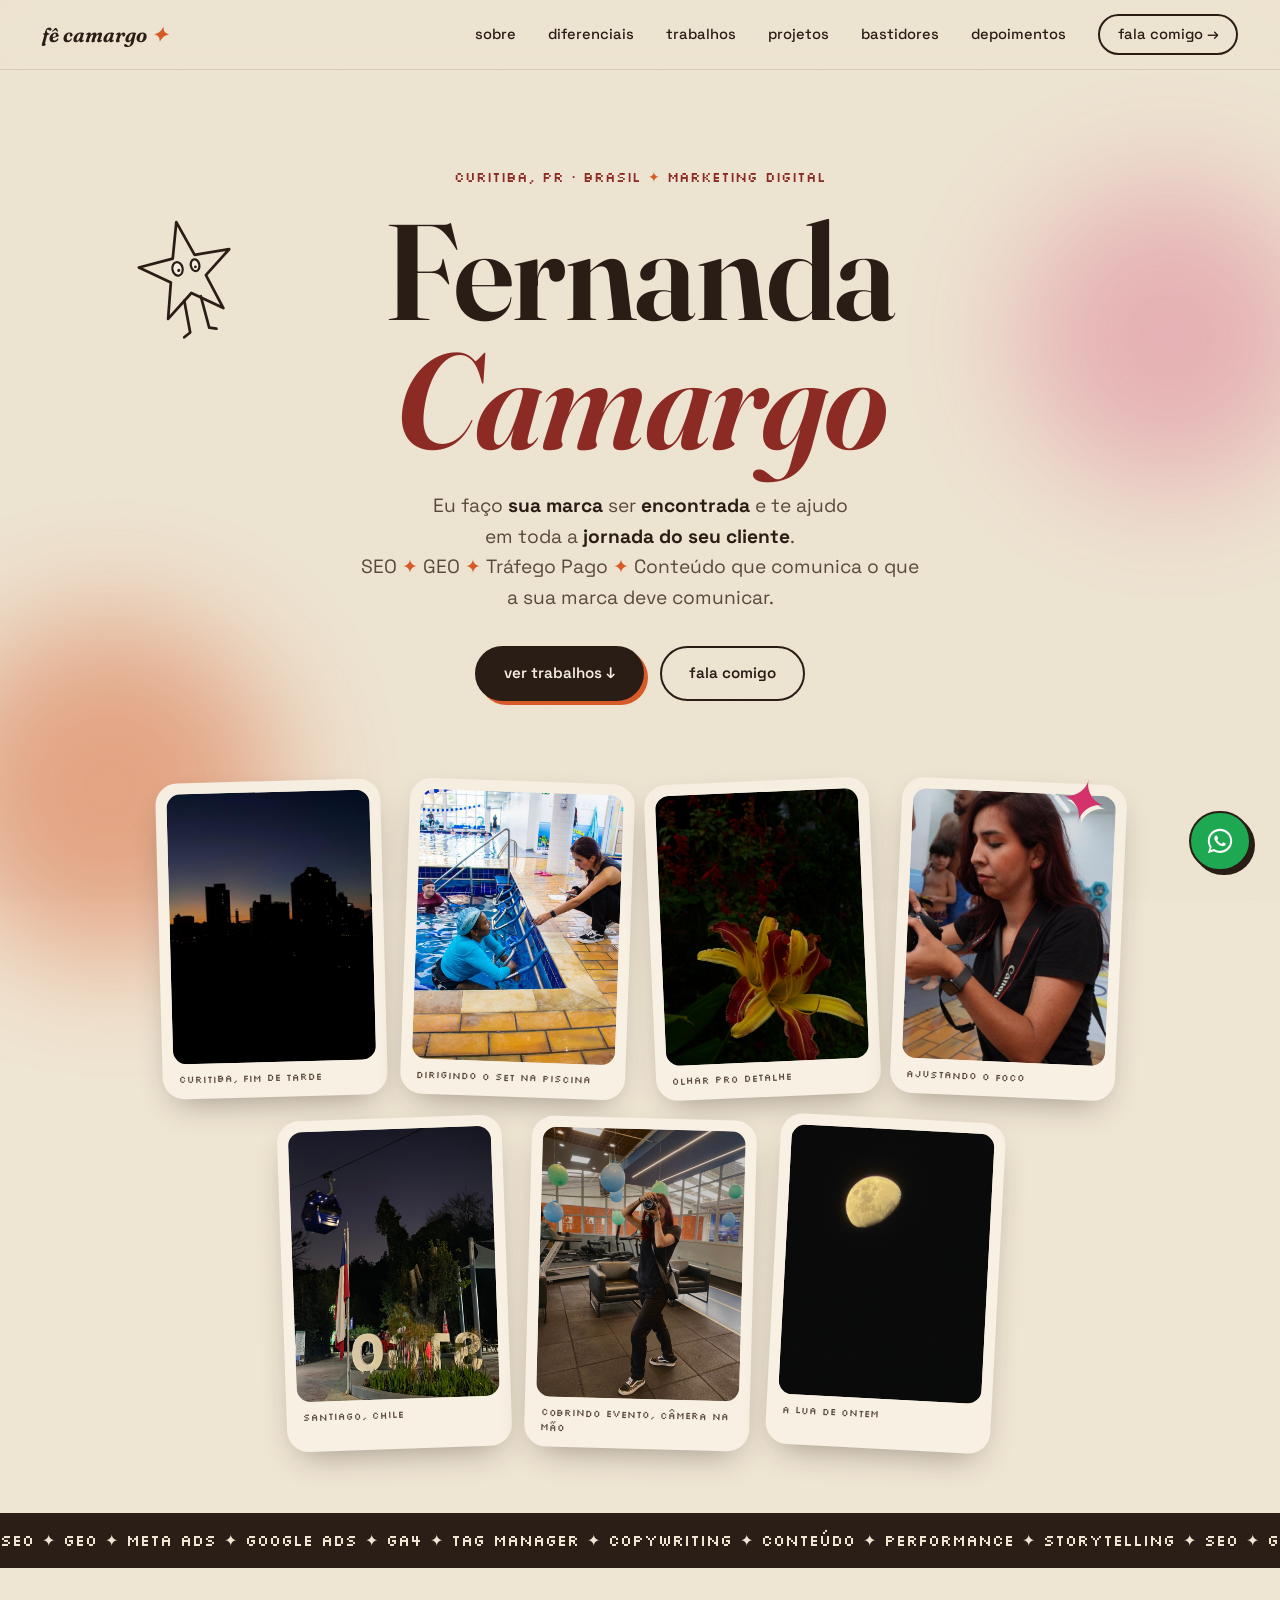
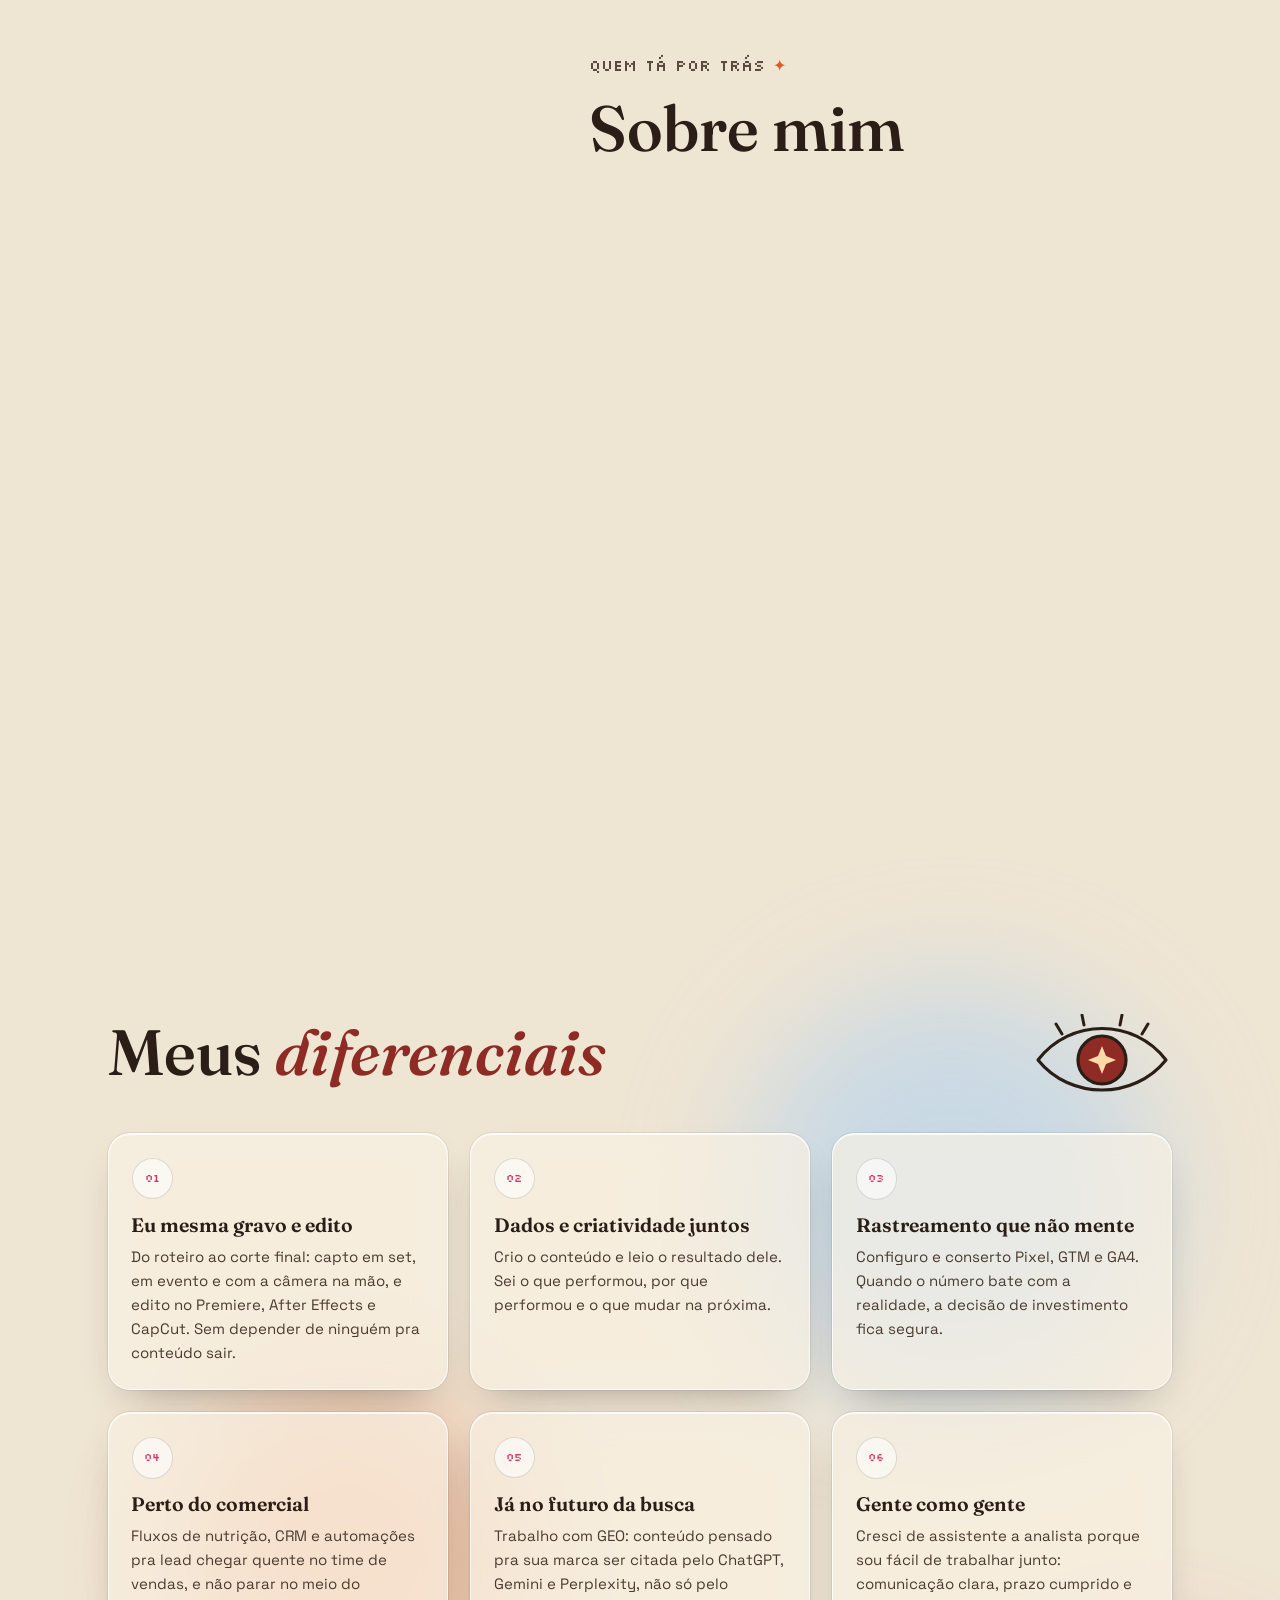
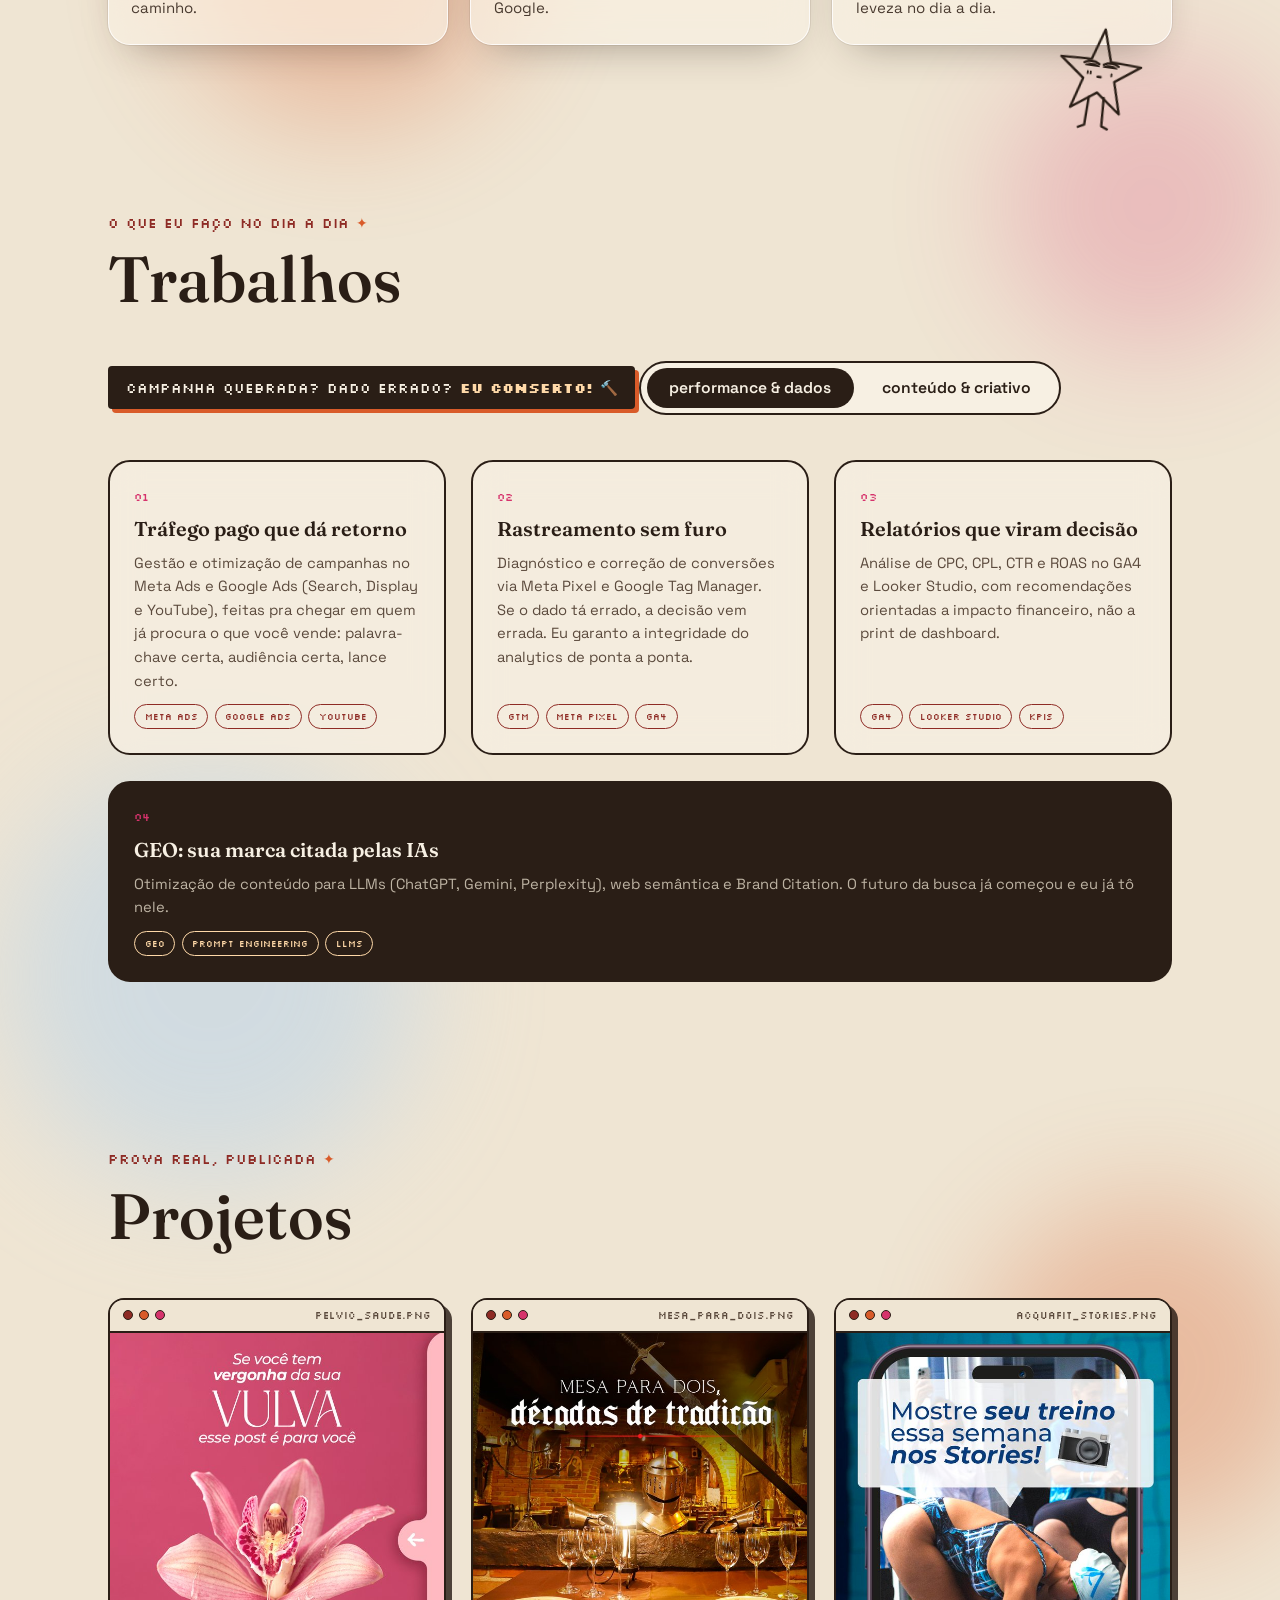
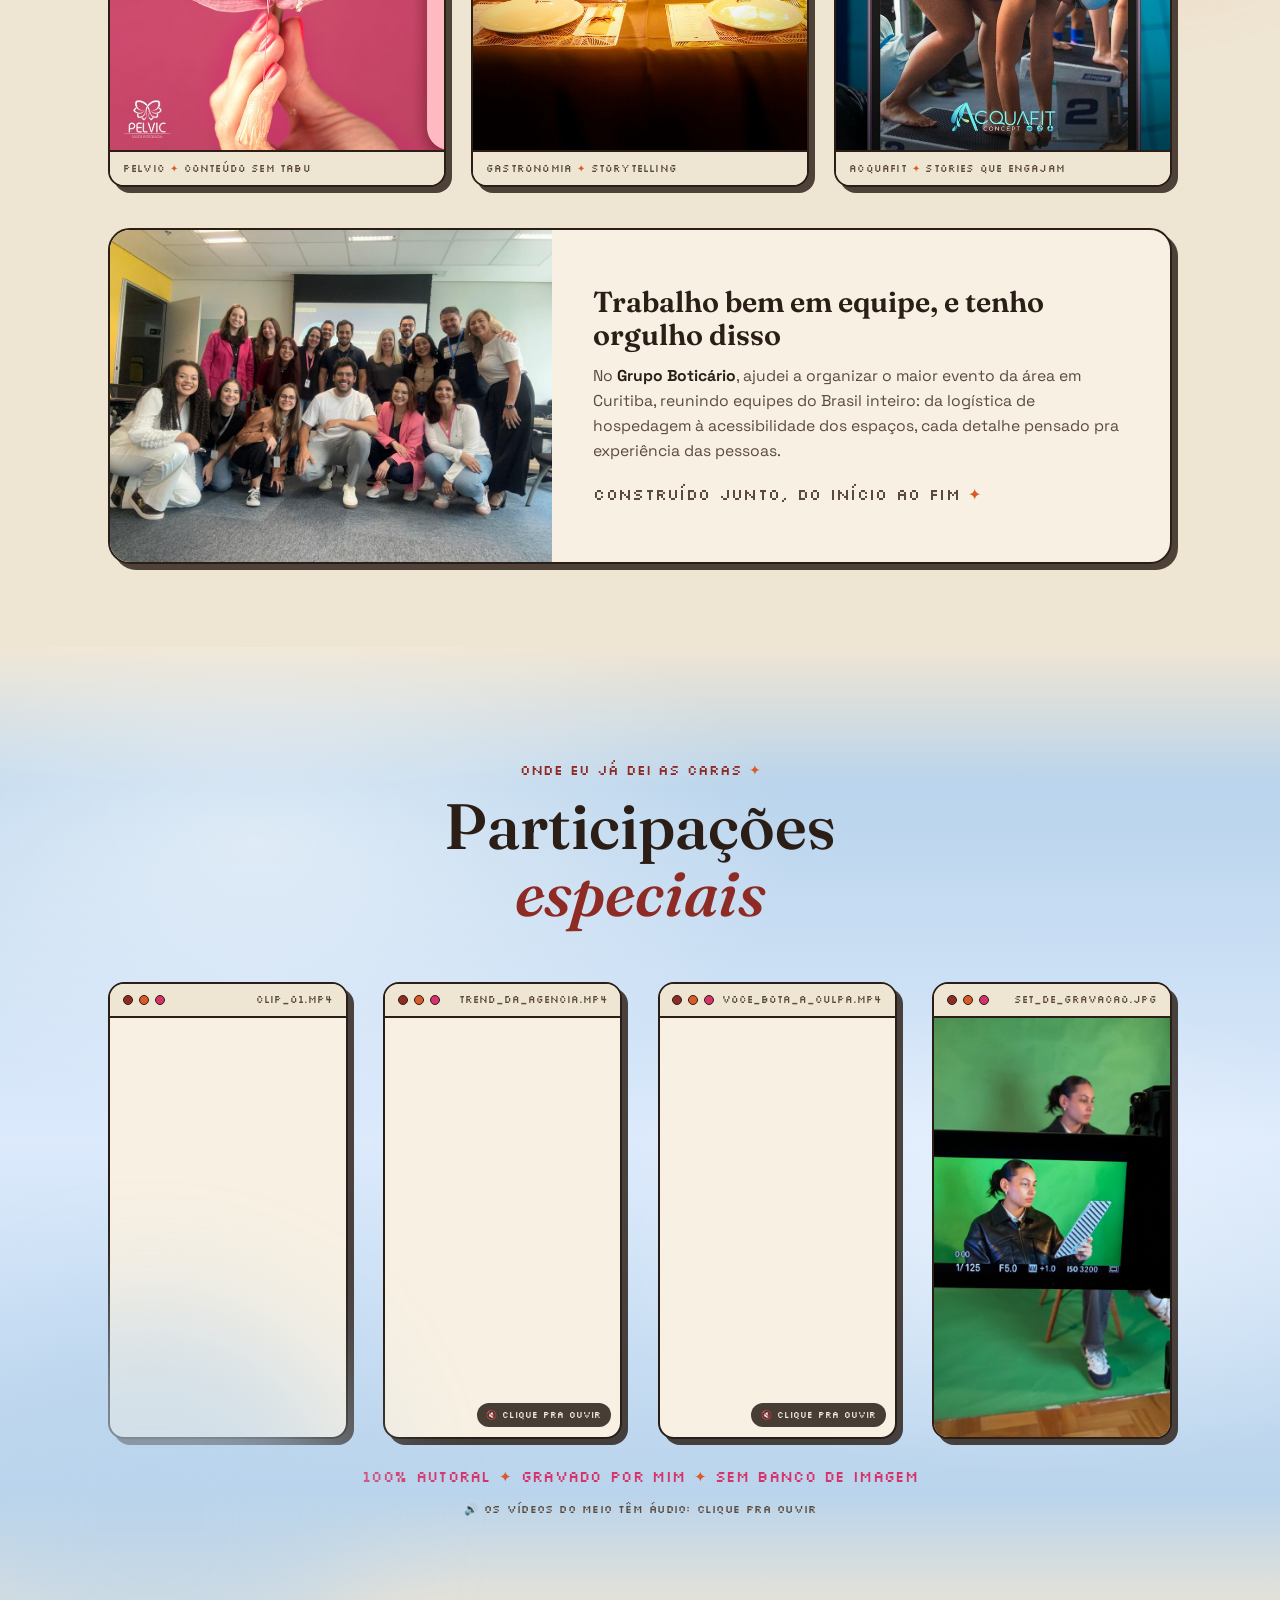
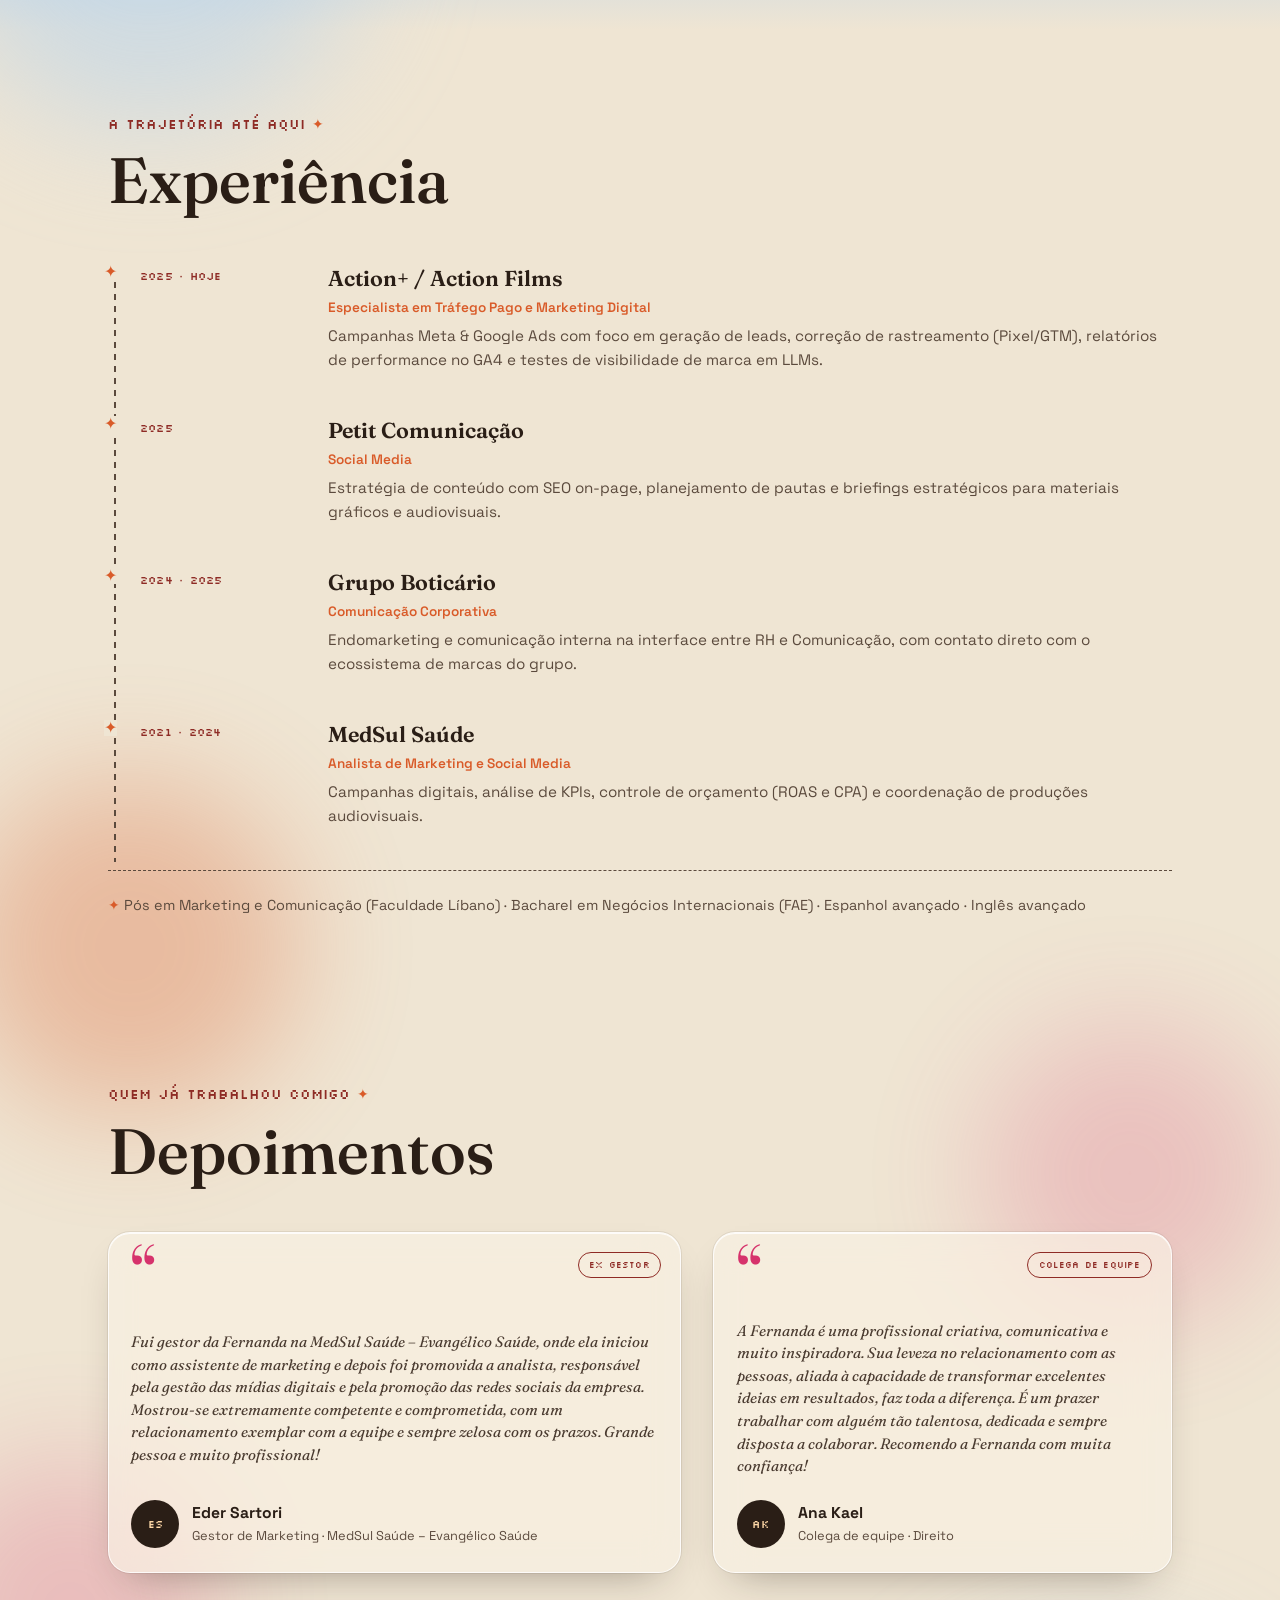
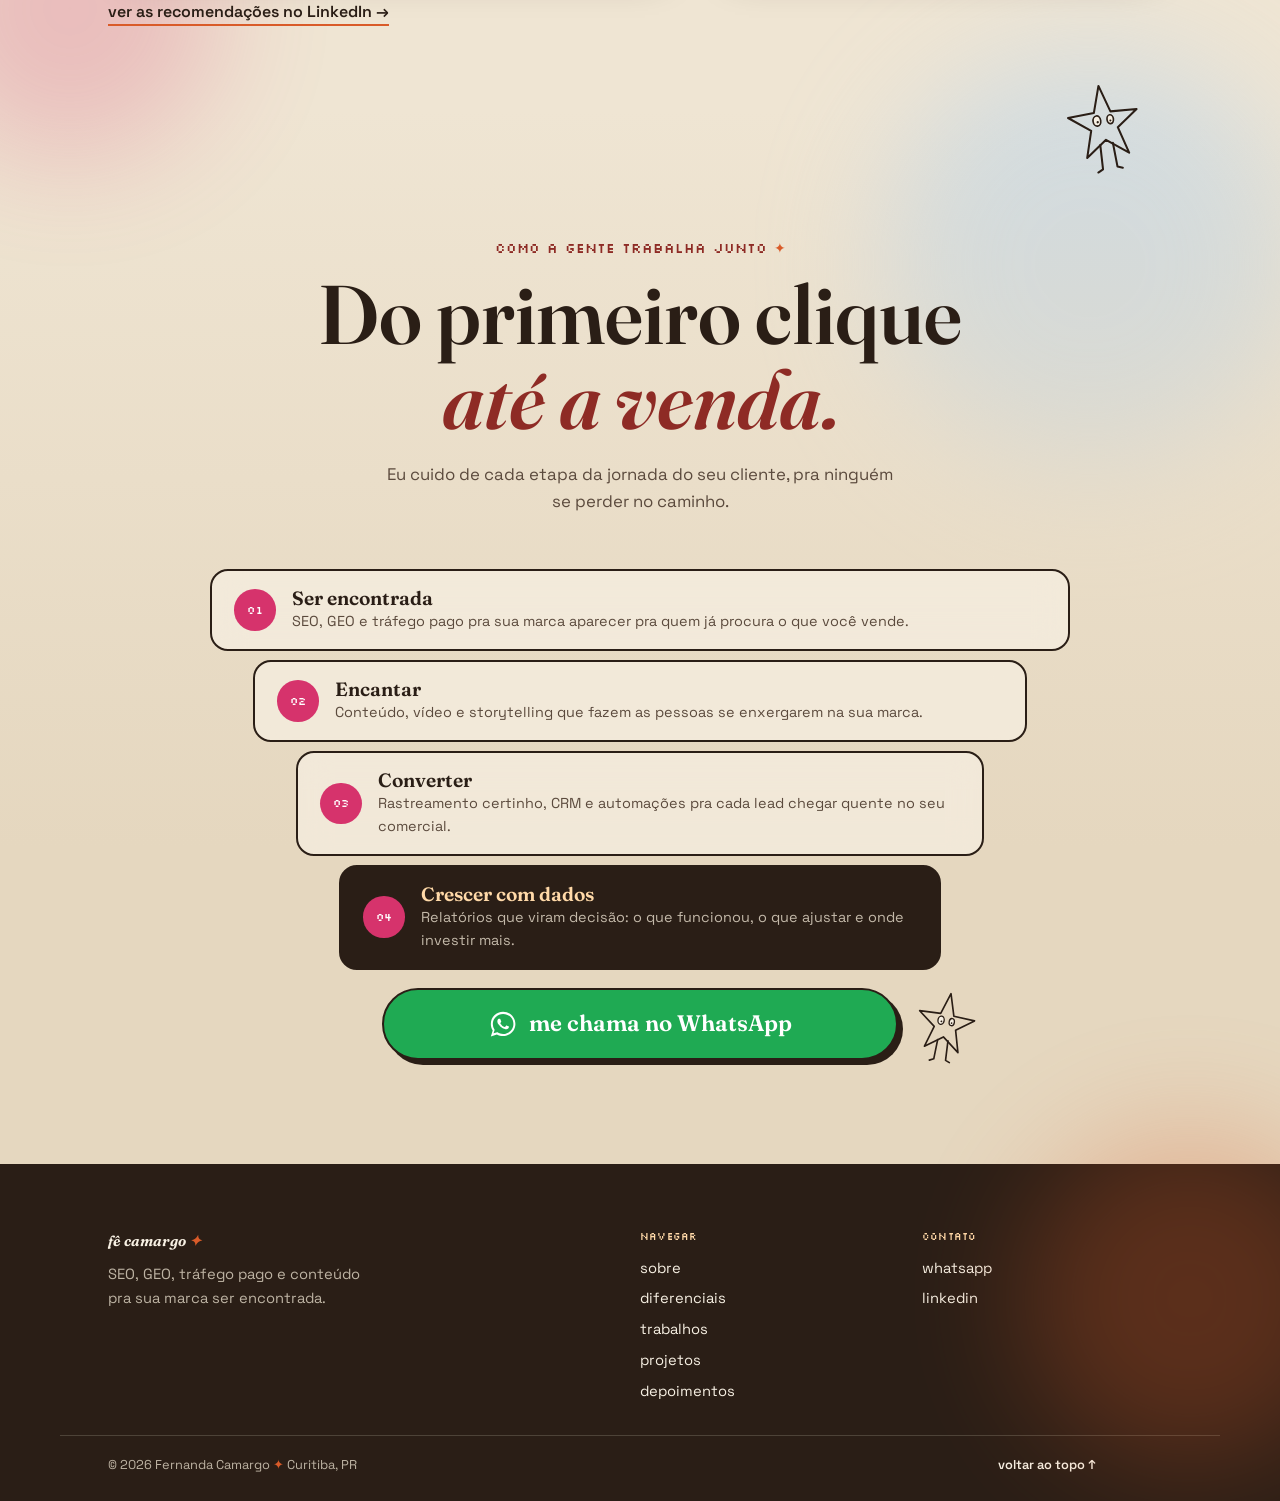
==== commit 468e3d64: "Leva vidro e rabiscos pro site todo e melhora depoimentos Cor da foto do Sobre surge aos poucos no h" ====
--- a/index.html
+++ b/index.html
@@ -100,15 +100,10 @@
       <div class="window window--film" tabindex="0" aria-label="Rolo de filme: passe o mouse para ver a próxima foto">
         <div class="window__bar"><span></span><span></span><span></span><i>rolo_01.jpg</i></div>
         <div class="film">
-          <div class="film__track">
-            <div class="film__frame film__frame--pb">
-              <img src="assets/foto-espelho.jpeg" alt="Fernanda Camargo fotografando em frente ao espelho, com tripé e iluminação de estúdio" loading="lazy" />
-              <span class="film__num pixel">01A</span>
-            </div>
-            <div class="film__frame">
-              <img src="assets/foto-espelho.jpeg" alt="" loading="lazy" />
-              <span class="film__num pixel">02A</span>
-            </div>
+          <div class="film__frame">
+            <img class="film__pb" src="assets/foto-espelho.jpeg" alt="Fernanda Camargo fotografando em frente ao espelho, com tripé e iluminação de estúdio" loading="lazy" />
+            <img class="film__cor" src="assets/foto-espelho.jpeg" alt="" loading="lazy" />
+            <span class="film__num pixel">01A</span>
           </div>
         </div>
       </div>
@@ -194,6 +189,16 @@
 
   <!-- ══════════ TRABALHOS ══════════ -->
   <section class="trabalhos section" id="trabalhos">
+    <span class="blob blob--pink" aria-hidden="true" data-parallax="-0.05"></span>
+    <span class="blob blob--sky" aria-hidden="true" data-parallax="0.05"></span>
+    <svg class="doodle doodle--star doodle--trab" viewBox="0 0 120 150" aria-hidden="true" data-parallax="-0.06">
+  <path d="M60 8 L73 50 L114 52 L81 76 L93 118 L60 93 L27 117 L39 76 L6 51 L47 49 Z" />
+  <path class="doodle__lid" d="M40 58 Q49 53 58 58 Z M64 58 Q73 53 82 58 Z" />
+  <path d="M38 55 Q48 49 58 55 M64 55 Q74 49 84 55" />
+  <path class="doodle__thin" d="M44 66 L44 69 M48 66 L48 69 M76 66 L76 69" />
+  <path d="M58 72 L62 72" />
+  <path d="M50 100 L49 138 L41 142 M70 99 L72 137 L80 140" />
+</svg>
     <p class="section__eyebrow reveal">o que eu faço no dia a dia <span class="star">✦</span></p>
     <h2 class="section__title reveal">Trabalhos</h2>
 
@@ -262,6 +267,14 @@
 
   <!-- ══════════ PROJETOS ══════════ -->
   <section class="projetos section" id="projetos">
+    <span class="blob blob--orange" aria-hidden="true" data-parallax="-0.05"></span>
+    <svg class="doodle doodle--star doodle--proj" viewBox="0 0 120 150" aria-hidden="true" data-parallax="0.1">
+  <path d="M58 12 L72 50 L112 48 L82 74 L96 114 L60 92 L26 116 L38 76 L8 54 L46 50 Z" transform="rotate(-10 60 64)" />
+  <ellipse class="doodle__eye" cx="50" cy="60" rx="6" ry="9" /><ellipse class="doodle__eye" cx="70" cy="58" rx="6" ry="9" />
+  <circle cx="51" cy="63" r="2" class="doodle__pupil" /><circle cx="71" cy="61" r="2" class="doodle__pupil" />
+  <path d="M48 100 Q44 122 46 136 L38 140 M68 98 Q72 120 70 134 L80 136" />
+  <path class="doodle__thin" d="M100 10 L106 2 M110 20 L119 16 M112 32 L120 32 M12 96 L4 104 M18 108 L12 118" />
+</svg>
     <p class="section__eyebrow reveal">prova real, publicada <span class="star">✦</span></p>
     <h2 class="section__title reveal">Projetos</h2>
     <div class="projetos__grid">
@@ -296,8 +309,8 @@
   <!-- ══════════ BASTIDORES (vídeos) ══════════ -->
   <section class="bastidores" id="bastidores">
     <div class="bastidores__inner">
-      <p class="section__eyebrow section__eyebrow--light reveal">direto do rolo de câmera <span class="star">✦</span></p>
-      <h2 class="section__title section__title--light reveal">Material que eu tiro<br /><em>e agora finalmente uso</em></h2>
+      <p class="section__eyebrow section__eyebrow--light reveal">onde eu já dei as caras <span class="star">✦</span></p>
+      <h2 class="section__title section__title--light reveal">Participações<br /><em>especiais</em></h2>
       <div class="bastidores__grid">
         <div class="window window--video reveal" data-tilt="-1.5">
           <div class="window__bar"><span></span><span></span><span></span><i>clip_01.mp4</i></div>
@@ -323,6 +336,8 @@
 
   <!-- ══════════ EXPERIÊNCIA ══════════ -->
   <section class="xp section" id="experiencia">
+    <span class="blob blob--sky" aria-hidden="true" data-parallax="-0.05"></span>
+    <span class="blob blob--pink" aria-hidden="true" data-parallax="0.05"></span>
     <p class="section__eyebrow reveal">a trajetória até aqui <span class="star">✦</span></p>
     <h2 class="section__title reveal">Experiência</h2>
     <ol class="timeline">
@@ -368,26 +383,41 @@
 
   <!-- ══════════ DEPOIMENTOS ══════════ -->
   <section class="depo section" id="depoimentos">
+    <span class="blob blob--orange" aria-hidden="true" data-parallax="-0.05"></span>
+    <span class="blob blob--sky" aria-hidden="true" data-parallax="0.05"></span>
+    <svg class="doodle doodle--star doodle--depo" viewBox="0 0 120 150" aria-hidden="true" data-parallax="0.08">
+  <path d="M60 8 L73 50 L114 52 L81 76 L93 118 L60 93 L27 117 L39 76 L6 51 L47 49 Z" />
+  <ellipse class="doodle__eye" cx="50" cy="62" rx="6" ry="8" /><ellipse class="doodle__eye" cx="71" cy="62" rx="5" ry="7" />
+  <circle cx="51" cy="64" r="1.8" class="doodle__pupil" /><circle cx="71" cy="64" r="1.6" class="doodle__pupil" />
+  <path d="M50 100 L49 138 L41 142 M70 99 L72 137 L80 140" />
+</svg>
     <p class="section__eyebrow reveal">quem já trabalhou comigo <span class="star">✦</span></p>
     <h2 class="section__title reveal">Depoimentos</h2>
     <div class="depo__grid">
-      <blockquote class="depo__card reveal" data-tilt="-1">
-        <p>“A Fernanda é uma profissional criativa, comunicativa e muito inspiradora. Sua leveza no relacionamento com as pessoas, aliada à capacidade de transformar excelentes ideias em resultados, faz toda a diferença. É um prazer trabalhar com alguém tão talentosa, dedicada e sempre disposta a colaborar. Recomendo a Fernanda com muita confiança!”</p>
-        <footer><b>Ana Kael</b><span>Colega de equipe · Direito</span></footer>
+      <blockquote class="depo__card depo__card--destaque glass reveal">
+        <p>Fui gestor da Fernanda na MedSul Saúde – Evangélico Saúde, onde ela iniciou como assistente de marketing e depois foi promovida a analista, responsável pela gestão das mídias digitais e pela promoção das redes sociais da empresa. Mostrou-se extremamente competente e comprometida, com um relacionamento exemplar com a equipe e sempre zelosa com os prazos. Grande pessoa e muito profissional!</p>
+        <footer>
+          <span class="depo__avatar pixel" aria-hidden="true">ES</span>
+          <span><b>Eder Sartori</b><small>Gestor de Marketing · MedSul Saúde – Evangélico Saúde</small></span>
+        </footer>
+        <span class="depo__tag pixel">ex gestor</span>
       </blockquote>
-      <blockquote class="depo__card reveal" data-tilt="1.5">
-        <p>“Fui gestor da Fernanda na MedSul Saúde – Evangélico Saúde, onde ela iniciou como assistente de marketing e depois foi promovida a analista, responsável pela gestão das mídias digitais e pela promoção das redes sociais da empresa. Mostrou-se extremamente competente e comprometida, com um relacionamento exemplar com a equipe e sempre zelosa com os prazos. Grande pessoa e muito profissional!”</p>
-        <footer><b>Eder Sartori</b><span>Gestor de Marketing · MedSul Saúde – Evangélico Saúde</span></footer>
+      <blockquote class="depo__card glass reveal">
+        <p>A Fernanda é uma profissional criativa, comunicativa e muito inspiradora. Sua leveza no relacionamento com as pessoas, aliada à capacidade de transformar excelentes ideias em resultados, faz toda a diferença. É um prazer trabalhar com alguém tão talentosa, dedicada e sempre disposta a colaborar. Recomendo a Fernanda com muita confiança!</p>
+        <footer>
+          <span class="depo__avatar pixel" aria-hidden="true">AK</span>
+          <span><b>Ana Kael</b><small>Colega de equipe · Direito</small></span>
+        </footer>
+        <span class="depo__tag pixel">colega de equipe</span>
       </blockquote>
-      <blockquote class="depo__card reveal" data-tilt="-2">
-        <p>“A parceria com a Fernanda na produção de conteúdo é leve e cheia de propósito. Ela tem uma redação impecável, sensibilidade para a estratégia e uma vontade genuína de impactar quem está do outro lado da tela. Dá gosto criar ao lado de alguém tão apaixonada pelo que faz.”</p>
-        <footer><b>Lucas Ferreira</b><span>Designer · Comunicação</span></footer>
-      </blockquote>
-    </div>
+    </div>
+    <a class="depo__more reveal" href="https://www.linkedin.com/in/fernanda-camargo-9b7b341a2/details/recommendations/" target="_blank" rel="noopener">ver as recomendações no LinkedIn →</a>
   </section>
 
   <!-- ══════════ FUNIL + CONTATO ══════════ -->
   <section class="contato" id="contato">
+    <span class="blob blob--pink" aria-hidden="true" data-parallax="-0.05"></span>
+    <span class="blob blob--orange" aria-hidden="true" data-parallax="0.05"></span>
     <p class="section__eyebrow reveal">como a gente trabalha junto <span class="star">✦</span></p>
     <h2 class="contato__title reveal">Do primeiro clique<br /><em>até a venda.</em></h2>
     <p class="contato__lead reveal">Eu cuido de cada etapa da jornada do seu cliente, pra ninguém se perder no caminho.</p>
@@ -420,7 +450,6 @@
         <svg viewBox="0 0 32 32" aria-hidden="true"><path fill="currentColor" d="M16 3C8.8 3 3 8.7 3 15.8c0 2.5.7 4.9 2 7L3 29l6.4-2c2 1.1 4.3 1.7 6.6 1.7 7.2 0 13-5.7 13-12.8S23.2 3 16 3Zm0 23.4c-2.1 0-4.1-.6-5.9-1.7l-.4-.2-3.8 1.2 1.2-3.7-.3-.4a10.4 10.4 0 0 1-1.7-5.8C5.1 9.9 10 5.2 16 5.2s10.9 4.7 10.9 10.6S22 26.4 16 26.4Zm6-7.9c-.3-.2-1.9-.9-2.2-1s-.5-.2-.7.2-.8 1-1 1.2-.4.2-.7.1a8.7 8.7 0 0 1-4.3-3.7c-.3-.6.3-.5.9-1.7.1-.2 0-.4 0-.5l-1-2.4c-.3-.6-.5-.5-.7-.5h-.6c-.2 0-.5.1-.8.4-.3.3-1 1-1 2.5s1.1 2.9 1.2 3.1c.2.2 2.1 3.2 5.1 4.5 1.9.8 2.6.9 3.6.7.6-.1 1.9-.8 2.1-1.5.3-.7.3-1.3.2-1.5-.1-.1-.3-.2-.6-.3Z"/></svg>
         <span>me chama no WhatsApp</span>
       </a>
-        <p class="cta__note">resposta rápida, sem formulário e sem enrolação</p>
       </li>
     </ol>
   </section>
@@ -444,7 +473,6 @@
         <b class="pixel">contato</b>
         <a href="https://wa.me/5541989009040?text=Oi%2C%20Fernanda!%20Vi%20seu%20portf%C3%B3lio%20e%20quero%20conversar%20sobre%20a%20minha%20marca." target="_blank" rel="noopener">whatsapp</a>
         <a href="https://www.linkedin.com/in/fernanda-camargo-9b7b341a2/" target="_blank" rel="noopener">linkedin</a>
-        <a href="mailto:meilima0206@gmail.com">meilima0206@gmail.com</a>
       </div>
     </div>
     <div class="footer__bottom">
--- a/styles.css
+++ b/styles.css
@@ -53,7 +53,7 @@
 .pixel { font-family: var(--font-pixel); letter-spacing: 0.02em; }
 .pixel--pink { color: var(--pink); font-size: clamp(0.7rem, 1.6vw, 0.95rem); text-align: center; margin-top: 1.6rem; }
 
-.section { max-width: 1160px; margin: 0 auto; padding: clamp(4rem, 9vw, 7.5rem) clamp(1.2rem, 5vw, 3rem); }
+.section { max-width: 1160px; margin: 0 auto; padding: clamp(3rem, 6.5vw, 5.5rem) clamp(1.2rem, 5vw, 3rem); }
 
 .section__eyebrow {
   font-family: var(--font-pixel);
@@ -307,14 +307,26 @@
 }
 .film::before { top: 6px; }
 .film::after { bottom: 6px; }
-.film__track {
-  display: flex;
-  width: 200%;
-  transition: transform 0.9s cubic-bezier(0.65, 0, 0.35, 1);
-}
-.film__frame { width: 50%; padding: 0 8px; position: relative; }
-.film__frame img { aspect-ratio: 2 / 3; object-fit: cover; border-radius: 4px; }
-.film__frame--pb img { filter: grayscale(1) contrast(1.05); }
+.film__frame { position: relative; padding: 0 8px; }
+.film__frame img { width: 100%; aspect-ratio: 2 / 3; object-fit: cover; border-radius: 4px; }
+.film__pb { filter: grayscale(1) contrast(1.05); }
+@property --cor { syntax: "<percentage>"; inherits: false; initial-value: 0%; }
+.film__cor {
+  position: absolute;
+  inset: 0 8px;
+  height: 100%;
+  width: calc(100% - 16px);
+  --cor: 0%;
+  -webkit-mask: radial-gradient(circle at 50% 38%, #000 var(--cor), transparent calc(var(--cor) + 28%));
+  mask: radial-gradient(circle at 50% 38%, #000 var(--cor), transparent calc(var(--cor) + 28%));
+  transition: --cor 1.6s cubic-bezier(0.4, 0, 0.2, 1);
+}
+.window--film:hover .film__cor,
+.window--film:focus-visible .film__cor,
+.window--film.is-rolled .film__cor { --cor: 120%; }
+.window--film:hover .film::before,
+.window--film:hover .film::after { animation: roll 1.6s linear infinite; }
+@keyframes roll { to { background-position: 28px 0; } }
 .film__num {
   position: absolute;
   bottom: -1.35rem; left: 1.1rem;
@@ -323,9 +335,6 @@
   z-index: 3;
 }
 .window--film { cursor: pointer; }
-.window--film:hover .film__track,
-.window--film:focus-visible .film__track,
-.window--film.is-rolled .film__track { transform: translateX(-50%); }
 .window--film:focus-visible { outline: 3px solid var(--pink); outline-offset: 4px; }
 .sobre__text p { margin-bottom: 1.1rem; color: var(--ink-soft); font-size: 1.02rem; }
 .sobre__text p strong, .sobre__text p em { color: var(--ink); }
@@ -414,7 +423,9 @@
 .panel.is-active { display: grid; }
 
 .card {
-  background: var(--paper-2);
+  background: rgba(247, 240, 227, 0.7);
+  backdrop-filter: blur(16px);
+  -webkit-backdrop-filter: blur(16px);
   border: 2px solid var(--ink);
   border-radius: var(--radius);
   padding: 1.6rem 1.5rem 1.5rem;
@@ -554,38 +565,51 @@
 /* ── Depoimentos ───────────────────────── */
 .depo__grid {
   display: grid;
-  grid-template-columns: repeat(auto-fit, minmax(min(100%, 260px), 1fr));
+  grid-template-columns: 1.25fr 1fr;
   gap: clamp(1.2rem, 3vw, 2rem);
-}
-.depo__card {
-  background: var(--paper-2);
-  border: 2px solid var(--ink);
-  border-radius: var(--radius);
-  padding: 1.8rem 1.6rem;
-  transform: rotate(var(--tilt, 0deg));
-  transition: transform 0.3s ease;
-  position: relative;
-}
-.depo__card:hover { transform: rotate(0deg); }
+  align-items: stretch;
+}
+.depo__card { position: relative; padding: clamp(1.8rem, 4vw, 2.6rem) clamp(1.5rem, 3.5vw, 2.2rem); display: flex; flex-direction: column; justify-content: space-between; gap: 1.4rem; }
 .depo__card::before {
   content: "“";
   font-family: var(--font-display);
-  font-size: 3.4rem;
-  line-height: 0.6;
+  font-size: 5rem;
+  line-height: 0.5;
   color: var(--pink);
   display: block;
-  margin-bottom: 0.6rem;
-}
-.depo__card p { font-size: 0.96rem; color: var(--ink-soft); font-style: italic; }
-.depo__card footer { margin-top: 1.2rem; display: flex; flex-direction: column; }
-.depo__card footer b { font-size: 0.95rem; }
-.depo__card footer span { font-size: 0.78rem; color: var(--ink-soft); }
+}
+.depo__card p { font-family: var(--font-display); font-size: clamp(1.02rem, 1.8vw, 1.18rem); line-height: 1.5; color: var(--ink); font-style: italic; }
+.depo__card--destaque p { font-size: clamp(1.1rem, 2.1vw, 1.35rem); }
+.depo__card footer { display: flex; align-items: center; gap: 0.8rem; }
+.depo__avatar {
+  flex: none;
+  display: grid; place-items: center;
+  width: 3rem; height: 3rem;
+  border-radius: 50%;
+  background: var(--ink);
+  color: #ffd9a8;
+  font-size: 0.7rem;
+}
+.depo__card footer > span:not(.depo__avatar) { display: flex; flex-direction: column; }
+.depo__card footer b { font-size: 0.98rem; }
+.depo__card footer small { font-size: 0.8rem; color: var(--ink-soft); }
+.depo__tag {
+  position: absolute;
+  top: 1.2rem; right: 1.2rem;
+  font-size: 0.55rem;
+  padding: 0.3rem 0.65rem;
+  border: 1.5px solid var(--wine);
+  border-radius: 999px;
+  color: var(--wine);
+}
+.depo__more { display: inline-block; margin-top: 1.6rem; color: var(--ink); font-weight: 600; text-decoration: none; border-bottom: 2px solid var(--orange); }
+.depo__more:hover { color: var(--wine); }
 
 /* ── Funil + Contato ───────────────────── */
 .contato {
   text-align: center;
   padding: clamp(4.5rem, 10vw, 8rem) clamp(1.2rem, 5vw, 3rem) clamp(4rem, 9vw, 6.5rem);
-  background: linear-gradient(180deg, var(--paper), #e5d7bf);
+  background: linear-gradient(180deg, transparent, #e5d7bf 70%);
 }
 .contato__title {
   font-family: var(--font-display);
@@ -614,7 +638,9 @@
   border: 2px solid var(--ink);
   border-radius: 18px;
   padding: 1rem 1.4rem;
-  background: var(--paper-2);
+  background: rgba(247, 240, 227, 0.7);
+  backdrop-filter: blur(16px);
+  -webkit-backdrop-filter: blur(16px);
   transition: transform 0.22s ease, box-shadow 0.22s ease;
 }
 .funil__step:nth-child(1) { width: 100%; }
@@ -752,7 +778,7 @@
 @keyframes blink { 0%, 92%, 100% { transform: scaleY(1); } 95% { transform: scaleY(0.1); } }
 
 /* ── Manchas de cor desfocadas (dão profundidade pro vidro) ── */
-.hero, .dif { position: relative; }
+.hero, .dif, .trabalhos, .projetos, .xp, .depo, .contato { position: relative; }
 .blob {
   position: absolute;
   border-radius: 50%;
@@ -760,13 +786,32 @@
   opacity: 0.45;
   pointer-events: none;
   z-index: 0;
+  transform: translateY(var(--py, 0px));
 }
 .blob--orange { width: 340px; height: 340px; background: var(--orange); top: 38%; left: -120px; }
 .blob--pink { width: 300px; height: 300px; background: var(--pink); top: 8%; right: -100px; opacity: 0.28; }
 .blob--sky { width: 420px; height: 420px; background: var(--sky-1); top: 10%; right: 5%; opacity: 0.7; }
 .blob--dif { top: auto; bottom: 0; left: 10%; opacity: 0.3; }
-.hero > *:not(.blob), .dif > *:not(.blob) { position: relative; z-index: 1; }
-.hero > .doodle { position: absolute; }
+.section > *:not(.blob):not(.doodle), .hero > *:not(.blob):not(.doodle), .contato > *:not(.blob) { position: relative; z-index: 1; }
+.blob { animation: float 14s ease-in-out infinite alternate; }
+.blob:nth-of-type(2) { animation-duration: 18s; animation-direction: alternate-reverse; }
+@keyframes float { from { translate: 0 0; } to { translate: 40px -30px; } }
+.trabalhos .blob--pink { top: 10%; right: -80px; left: auto; opacity: 0.22; }
+.trabalhos .blob--sky { bottom: 5%; left: -60px; top: auto; right: auto; opacity: 0.55; }
+.projetos .blob--orange { top: 30%; right: -100px; left: auto; opacity: 0.3; }
+.xp .blob--sky { top: 0; left: -120px; right: auto; opacity: 0.6; }
+.xp .blob--pink { bottom: 0; right: -60px; top: auto; opacity: 0.2; }
+.depo .blob--orange { top: 20%; left: -100px; opacity: 0.3; }
+.depo .blob--sky { bottom: 0; right: -80px; top: auto; opacity: 0.55; }
+.contato .blob--pink { top: 15%; left: -80px; right: auto; opacity: 0.22; }
+.contato .blob--orange { bottom: 10%; right: -80px; left: auto; top: auto; opacity: 0.28; }
+.hero > .doodle, .section > .doodle { position: absolute; }
+.doodle--trab { width: clamp(60px, 7vw, 92px); top: clamp(3rem, 8vw, 6rem); right: clamp(1rem, 6vw, 5rem); transform: translateY(var(--py, 0px)) rotate(8deg); animation: wobble 5s ease-in-out infinite; }
+.doodle--proj { width: clamp(60px, 7vw, 96px); top: clamp(2.5rem, 7vw, 5rem); right: clamp(1rem, 8vw, 7rem); transform: translateY(var(--py, 0px)); animation: hop 2.4s ease-in-out infinite; }
+.doodle--depo { width: clamp(56px, 6vw, 84px); top: clamp(3rem, 8vw, 6rem); right: clamp(1rem, 6vw, 5rem); transform: translateY(var(--py, 0px)) rotate(-8deg); animation: wobble 4.4s ease-in-out infinite reverse; }
+.doodle__lid { fill: var(--ink); stroke-width: 2; }
+.doodle__thin { stroke-width: 2.4; }
+@keyframes hop { 0%, 100% { translate: 0 0; } 45% { translate: 0 -14px; } 55% { translate: 0 -14px; } }
 
 /* ── Diferenciais em vidro ─────────────── */
 .dif__head { display: flex; align-items: center; justify-content: space-between; gap: 1.5rem; }
@@ -777,10 +822,11 @@
   gap: clamp(1rem, 2.4vw, 1.4rem);
 }
 .glass {
-  background: rgba(247, 240, 227, 0.42);
-  backdrop-filter: blur(18px) saturate(1.4);
-  -webkit-backdrop-filter: blur(18px) saturate(1.4);
-  border: 1.5px solid rgba(255, 255, 255, 0.7);
+  background: rgba(247, 240, 227, 0.72);
+  backdrop-filter: blur(20px) saturate(1.3);
+  -webkit-backdrop-filter: blur(20px) saturate(1.3);
+  border: 1.5px solid rgba(255, 255, 255, 0.8);
+  outline: 1px solid rgba(42, 30, 22, 0.08);
   border-radius: var(--radius);
   padding: 1.5rem 1.4rem;
   box-shadow: inset 0 1px 0 rgba(255, 255, 255, 0.8), 0 18px 40px -22px rgba(42, 30, 22, 0.45);
@@ -799,7 +845,7 @@
   margin-bottom: 0.9rem;
 }
 .glass h3 { font-family: var(--font-display); font-weight: 620; font-size: 1.22rem; line-height: 1.2; margin-bottom: 0.45rem; }
-.glass p { font-size: 0.92rem; color: var(--ink-soft); }
+.glass p { font-size: 0.94rem; color: #4a3b30; }
 
 /* ── Reveal on scroll ──────────────────── */
 .reveal {
@@ -808,14 +854,19 @@
   transition: opacity 0.7s ease, transform 0.7s cubic-bezier(0.22, 1, 0.36, 1);
 }
 .reveal.is-visible { opacity: 1; transform: translateY(0); }
+.reveal:nth-child(2) { transition-delay: 0.08s; }
+.reveal:nth-child(3) { transition-delay: 0.16s; }
+.reveal:nth-child(4) { transition-delay: 0.24s; }
+.reveal:nth-child(5) { transition-delay: 0.32s; }
+.reveal:nth-child(6) { transition-delay: 0.4s; }
 
 @media (prefers-reduced-motion: reduce) {
   .reveal { opacity: 1; transform: none; transition: none; }
   .marquee__track { animation: none; }
   .sticker--star { animation: none; }
   .wa-float { animation: none; }
-  .doodle, .doodle__spark { animation: none; }
-  .film__track { transition: none; }
+  .doodle, .doodle__spark, .blob { animation: none; }
+  .film__cor { transition: none; }
   html { scroll-behavior: auto; }
 }
 
@@ -855,6 +906,8 @@
 
   .funil__step, .funil__cta { width: 100% !important; }
   .doodle--cta { display: none; }
+  .depo__grid { grid-template-columns: 1fr; }
+  .doodle--trab, .doodle--proj, .doodle--depo { width: 48px; top: 1.6rem; right: 0.8rem; }
   .doodle--hero { top: 4.2rem; left: 0.4rem; width: 56px; }
   .blob { filter: blur(48px); }
   .blob--orange, .blob--pink, .blob--sky { width: 220px; height: 220px; }
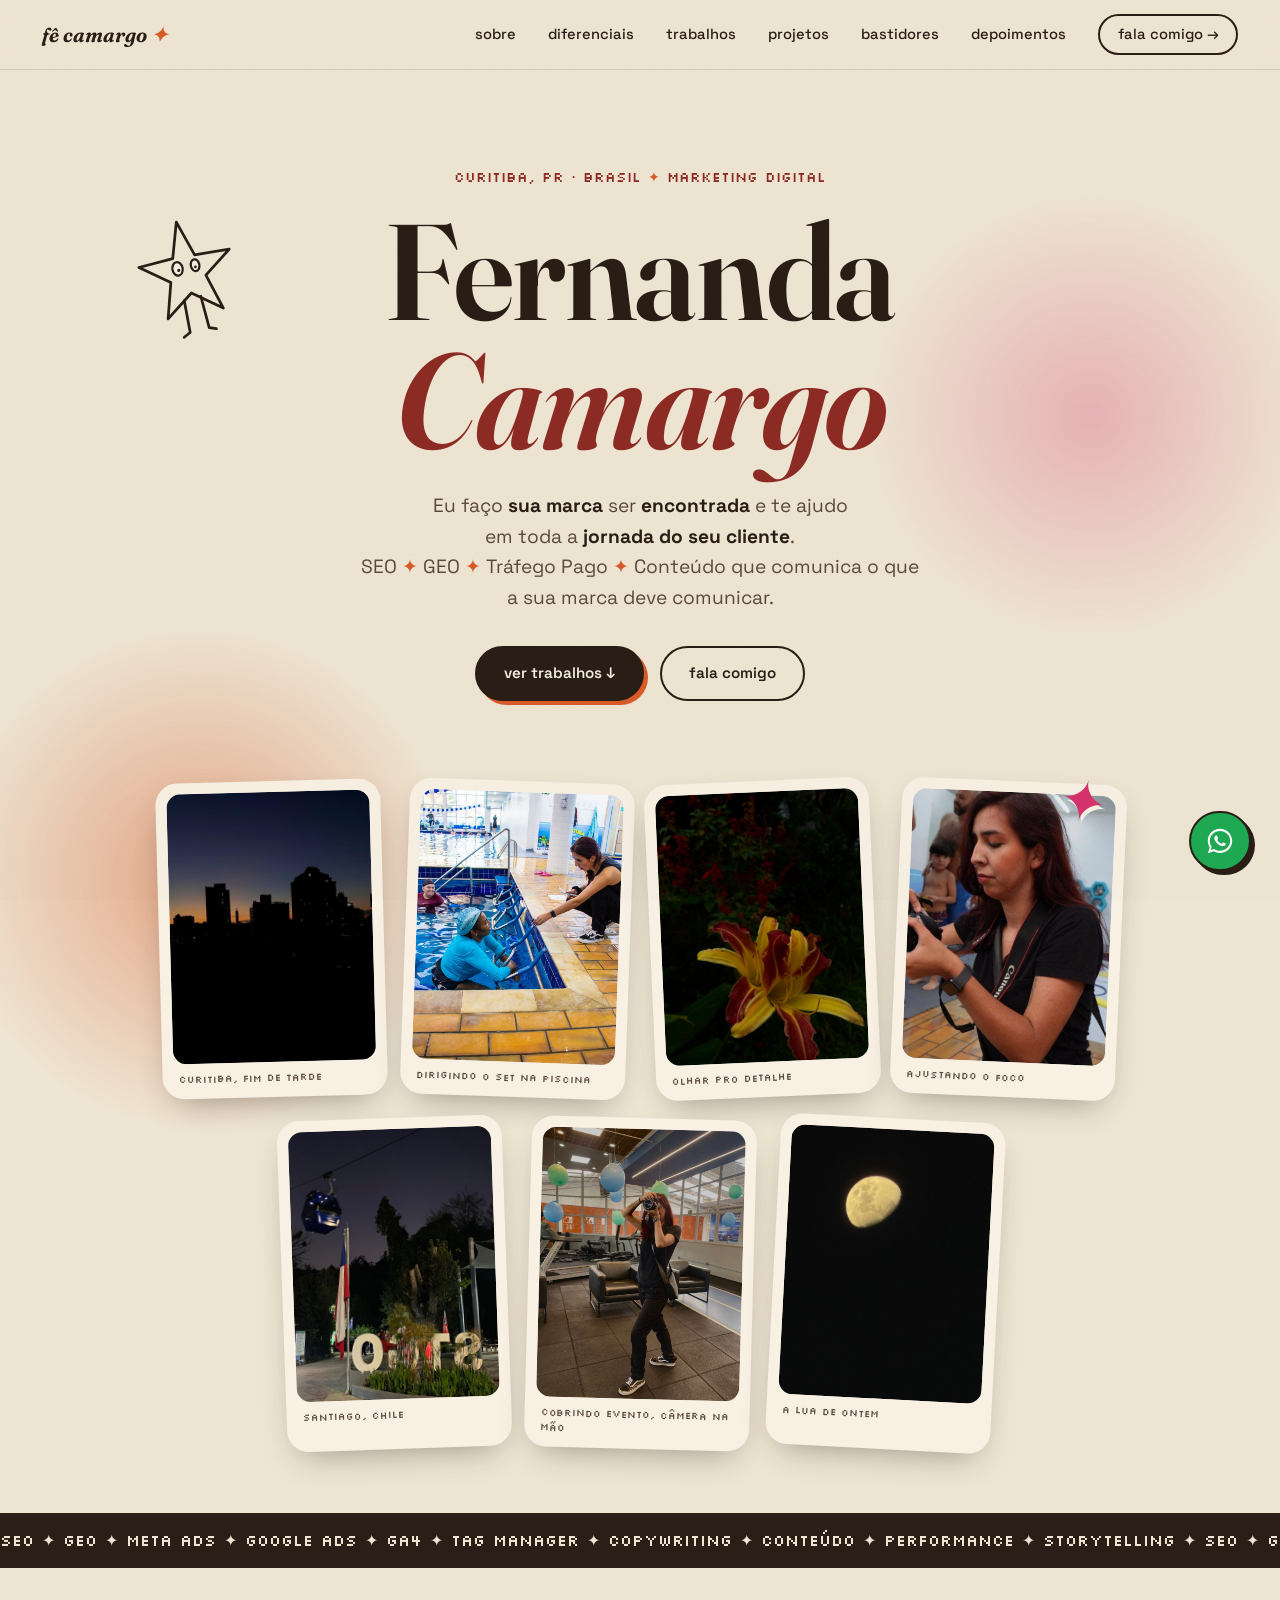
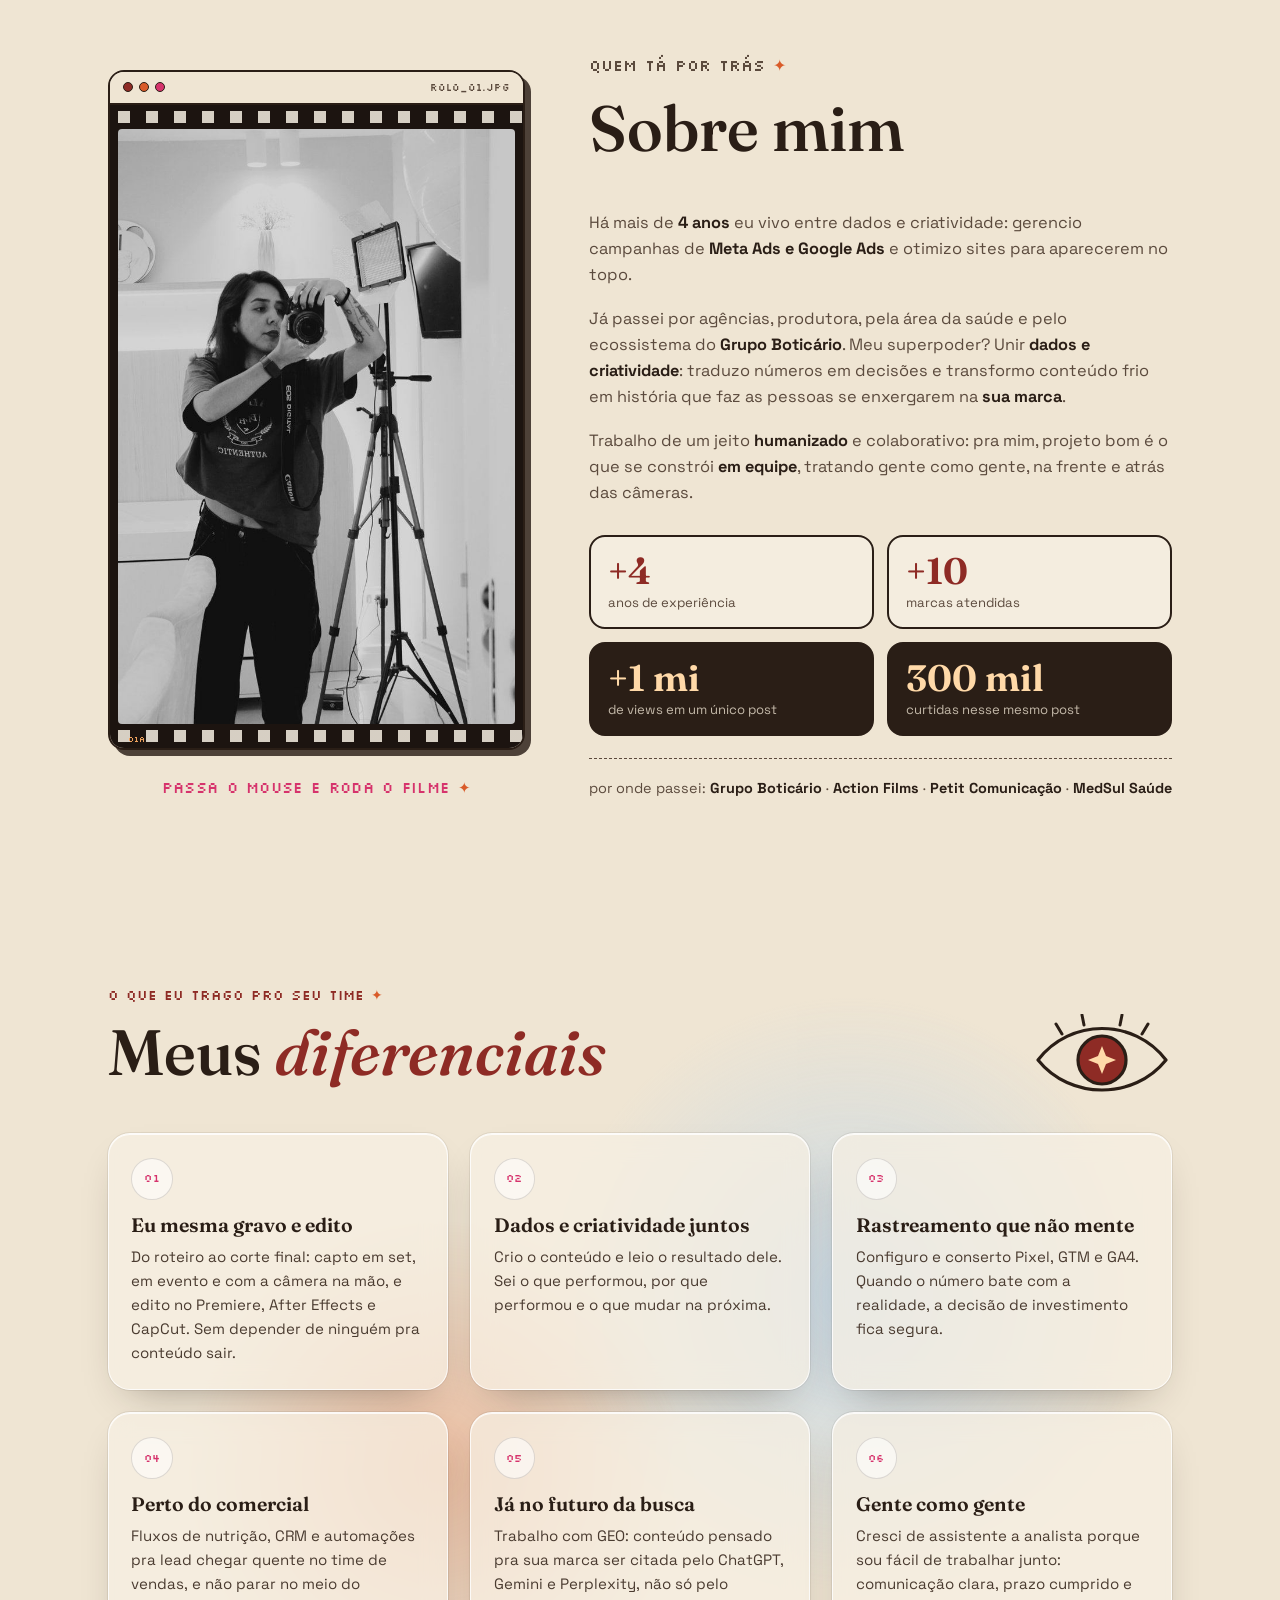
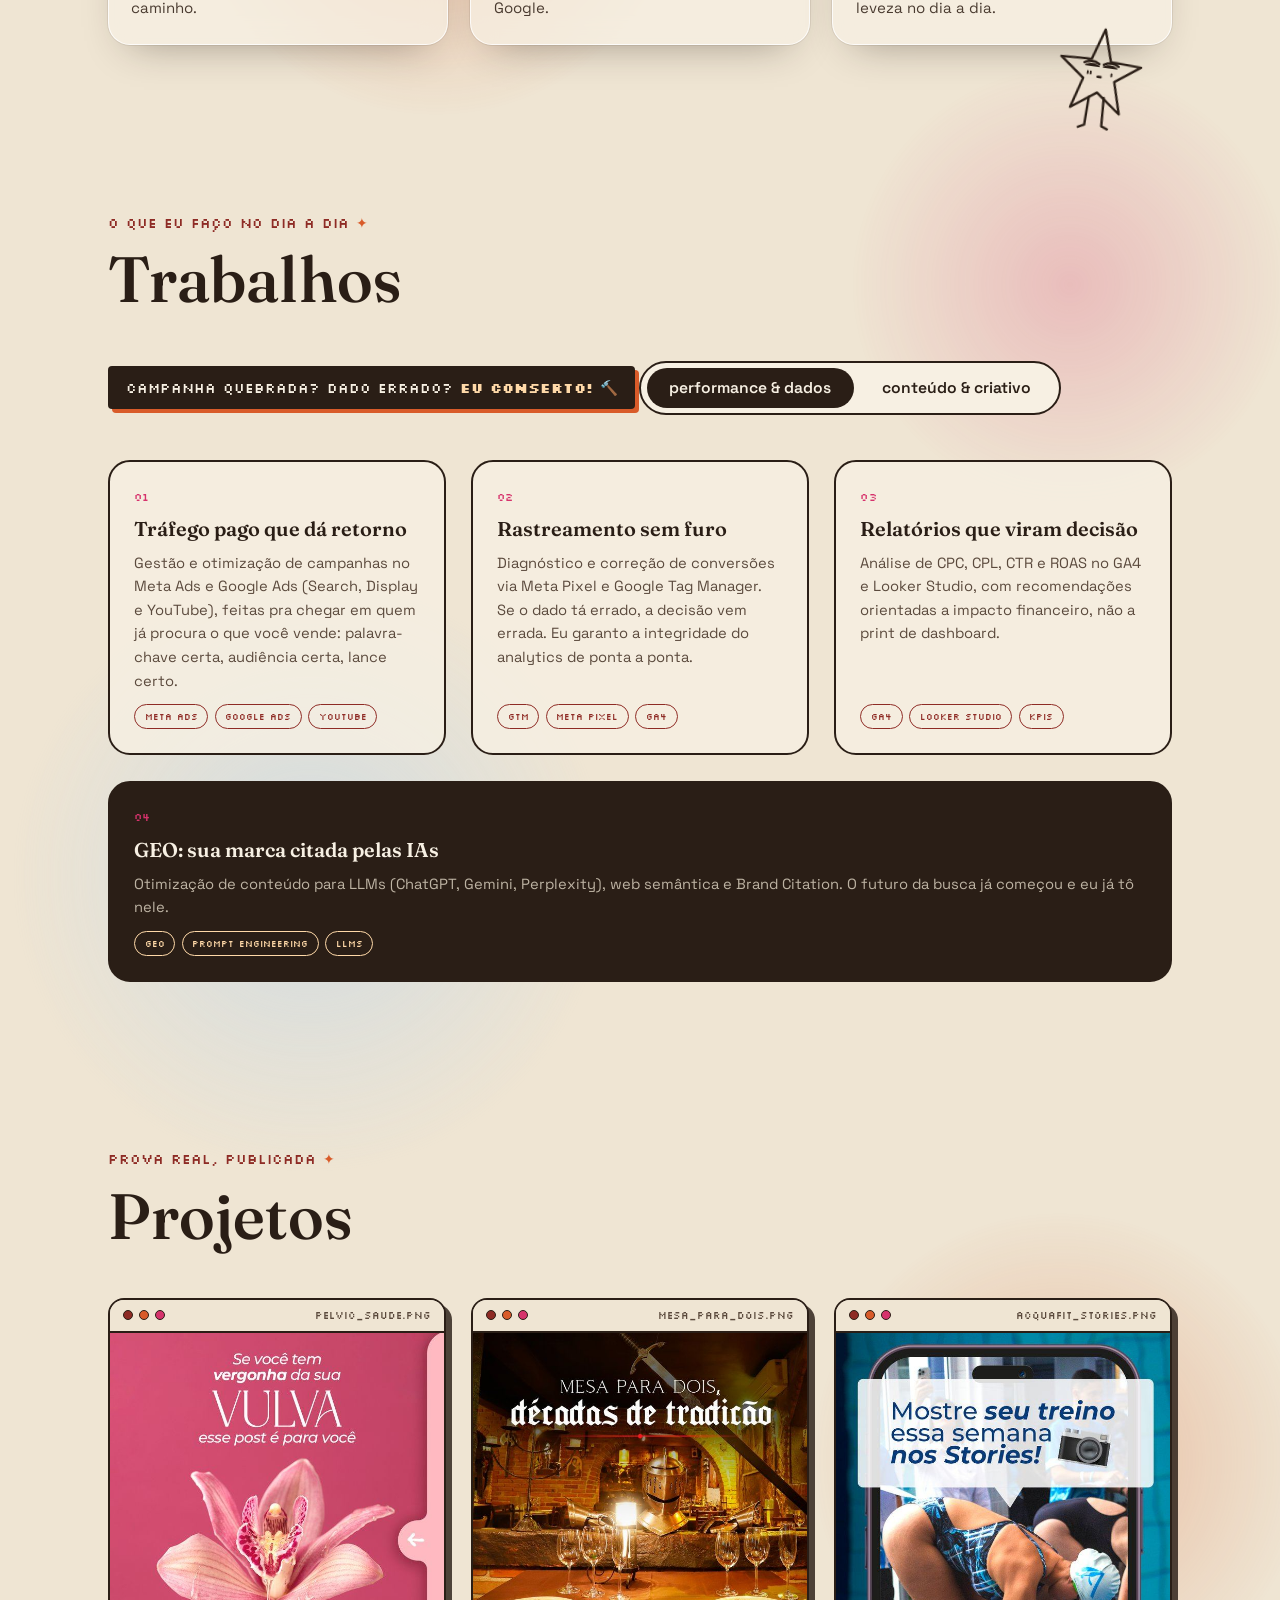
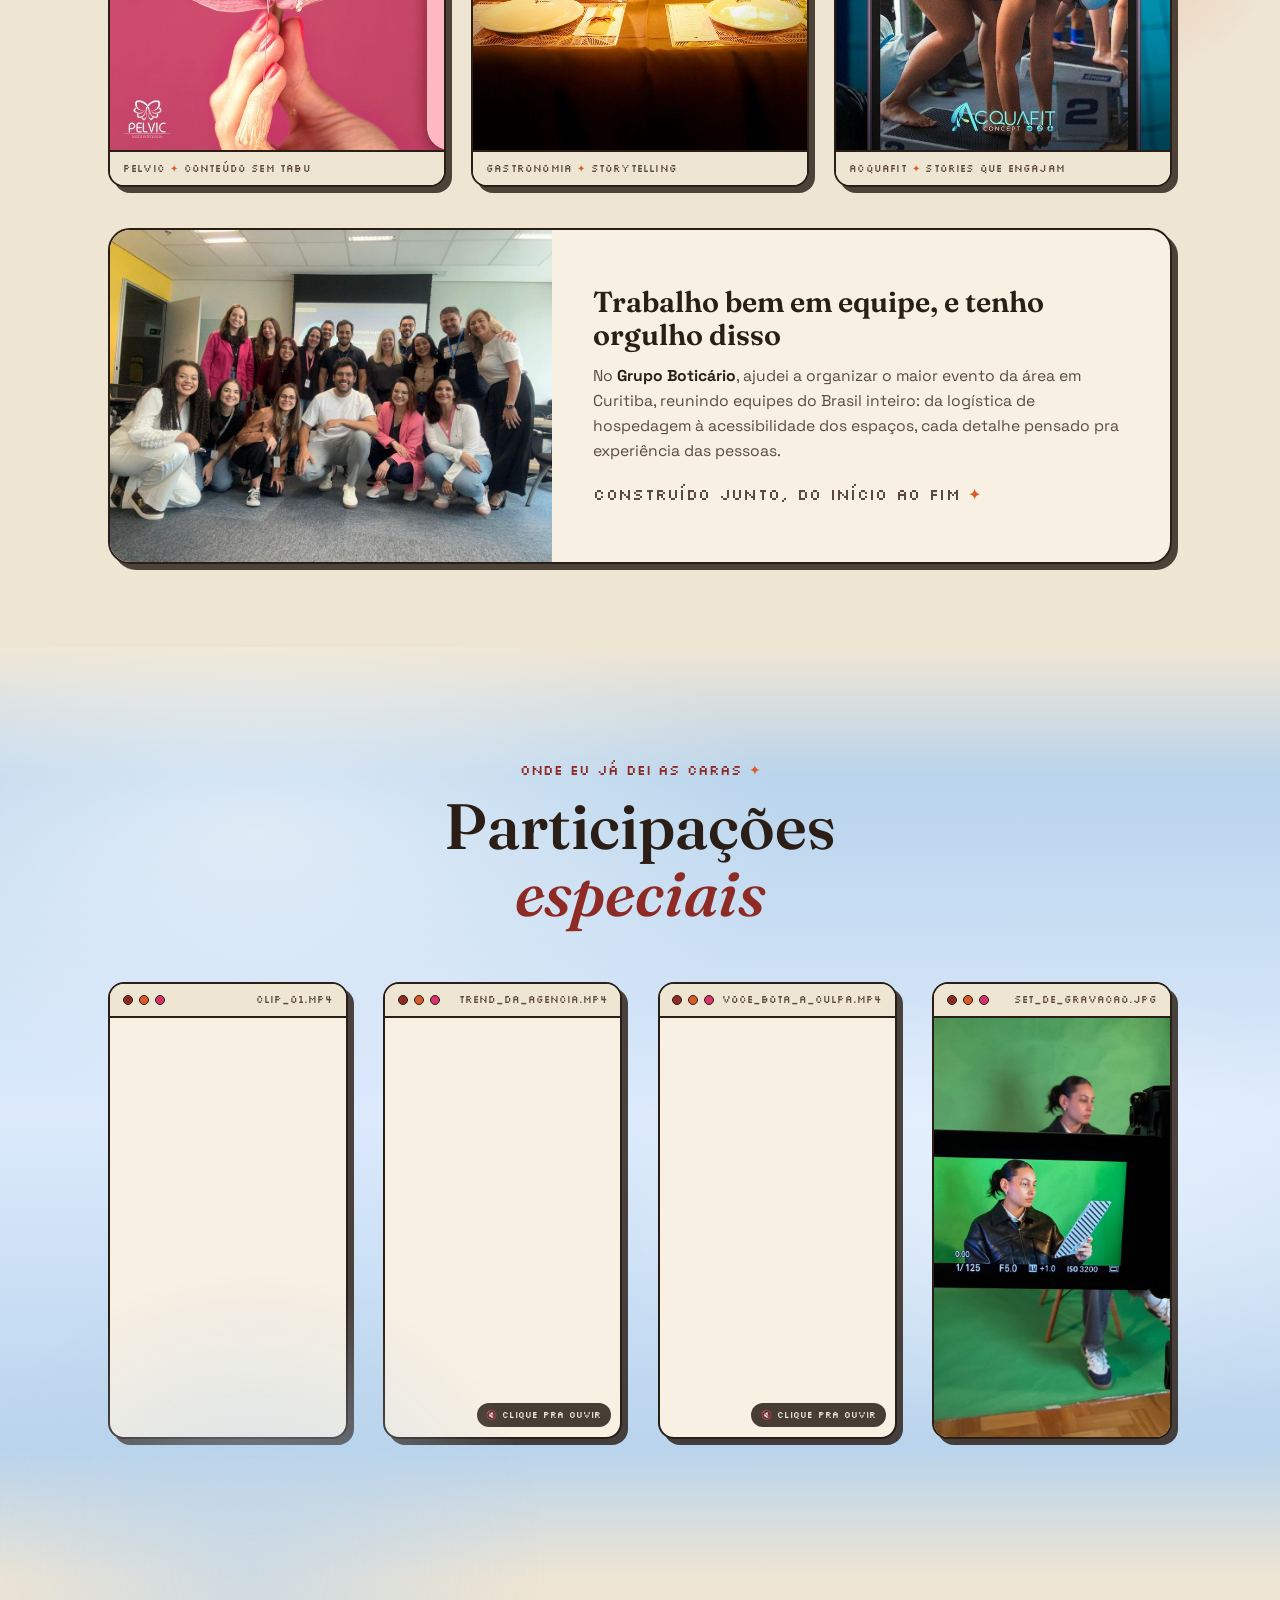
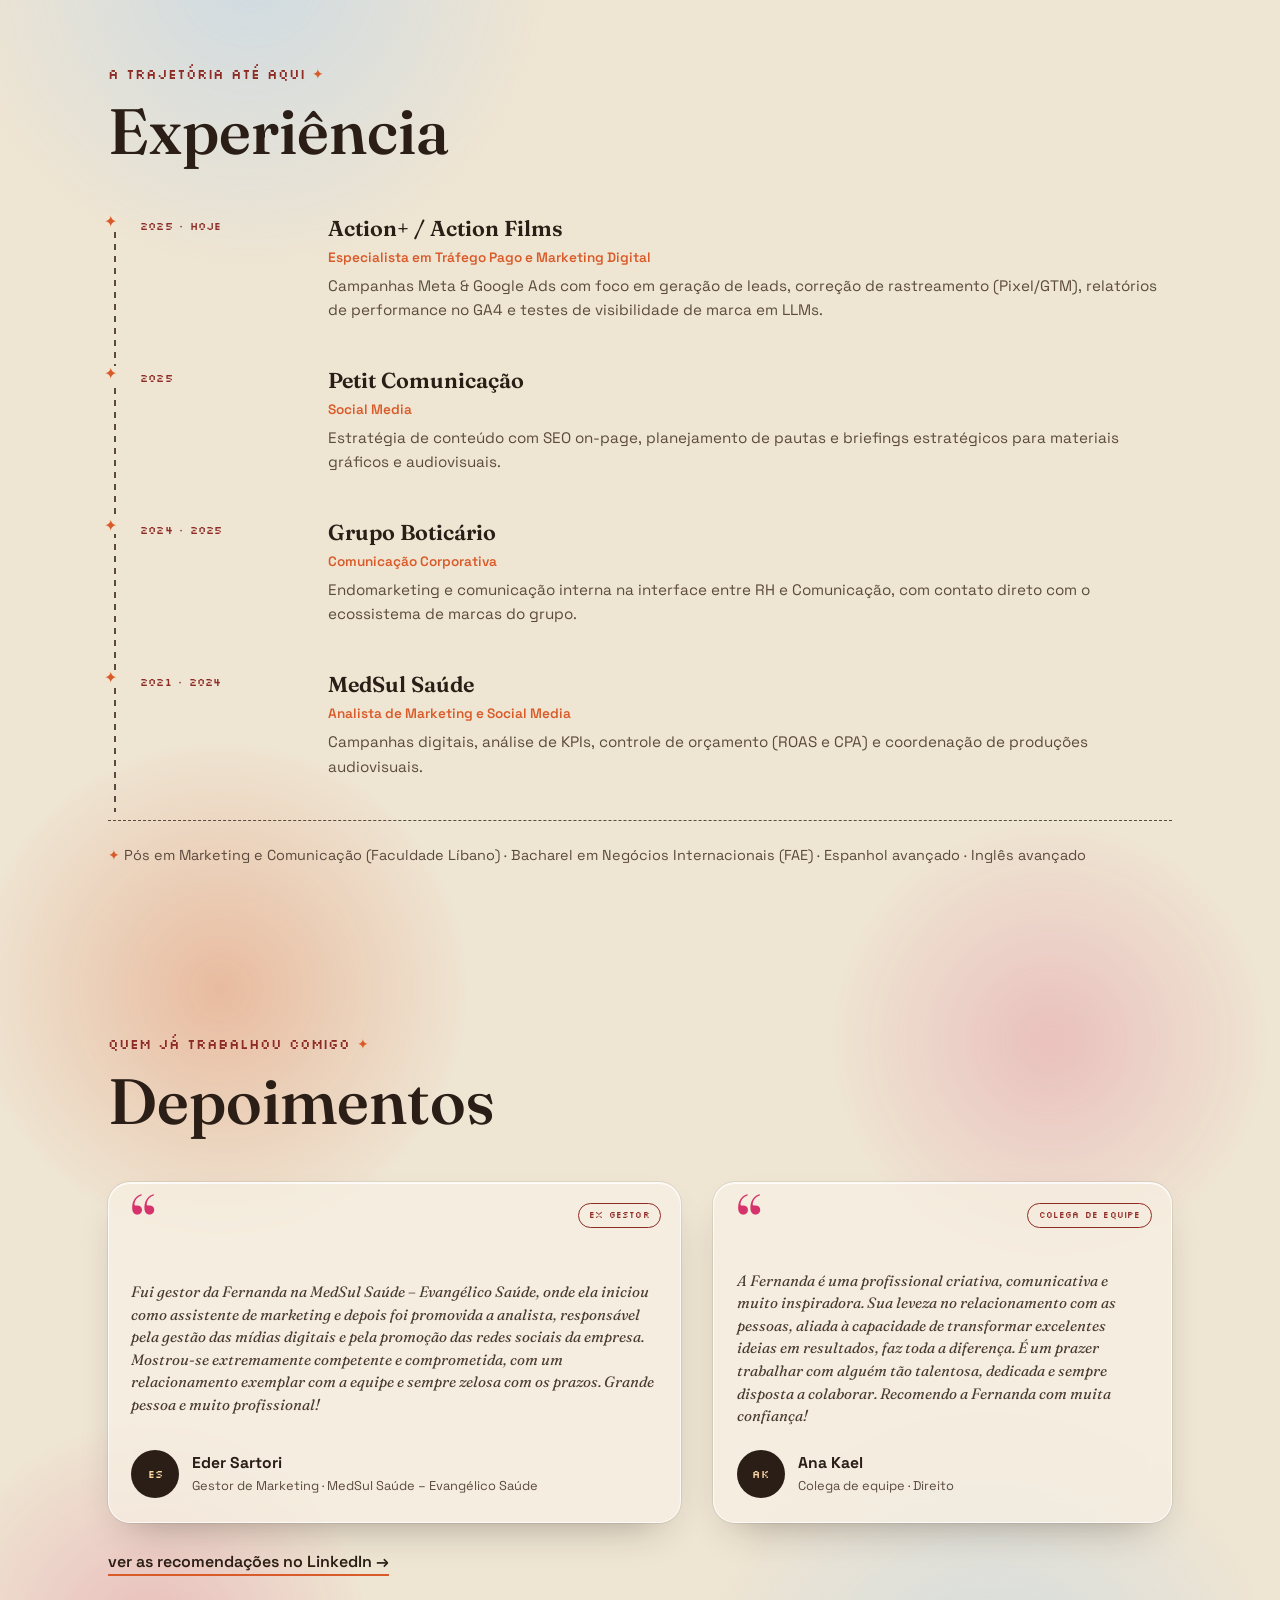
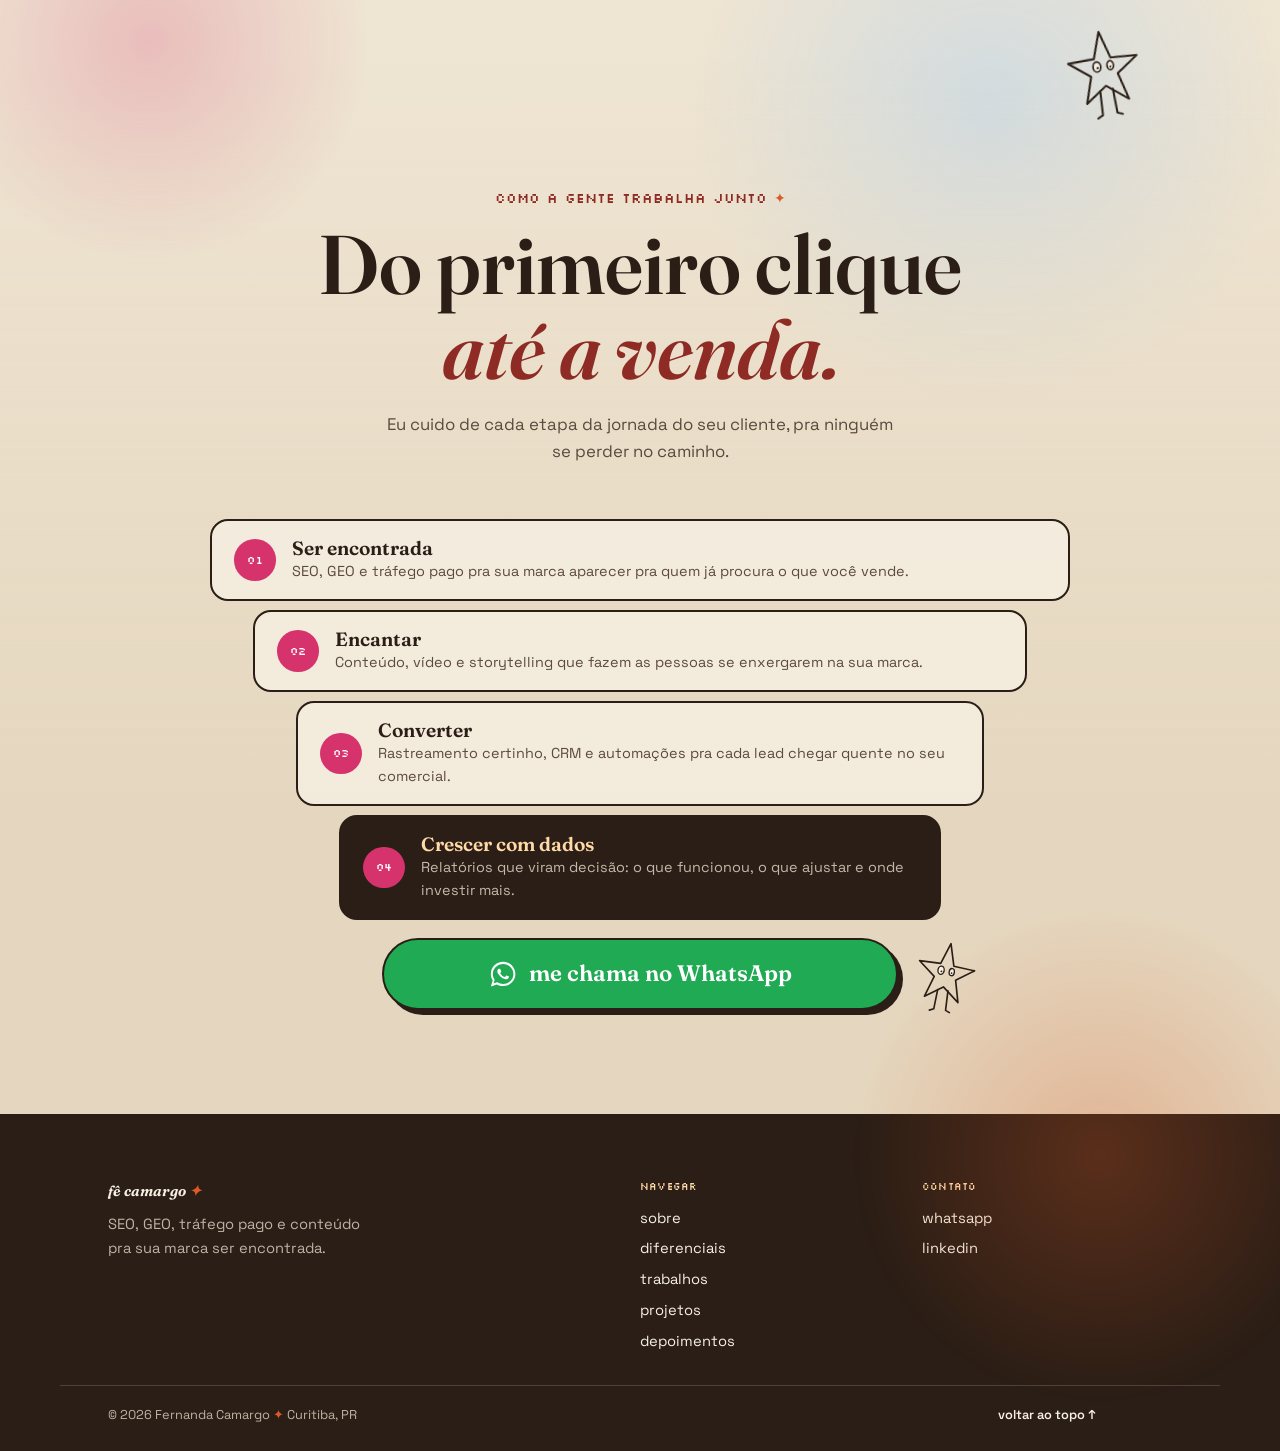
==== commit 9dc67c6f: "Deixa o portfolio mais leve e suaviza a cor da foto do Sobre Fotos comprimidas, videos so carregam e" ====
--- a/index.html
+++ b/index.html
@@ -101,8 +101,7 @@
         <div class="window__bar"><span></span><span></span><span></span><i>rolo_01.jpg</i></div>
         <div class="film">
           <div class="film__frame">
-            <img class="film__pb" src="assets/foto-espelho.jpeg" alt="Fernanda Camargo fotografando em frente ao espelho, com tripé e iluminação de estúdio" loading="lazy" />
-            <img class="film__cor" src="assets/foto-espelho.jpeg" alt="" loading="lazy" />
+            <img src="assets/foto-espelho.jpeg" alt="Fernanda Camargo fotografando em frente ao espelho, com tripé e iluminação de estúdio" loading="lazy" />
             <span class="film__num pixel">01A</span>
           </div>
         </div>
@@ -314,22 +313,21 @@
       <div class="bastidores__grid">
         <div class="window window--video reveal" data-tilt="-1.5">
           <div class="window__bar"><span></span><span></span><span></span><i>clip_01.mp4</i></div>
-          <video src="assets/video-1.mp4" autoplay muted loop playsinline></video>
+          <video src="assets/video-1.mp4" muted loop playsinline preload="none" data-lazy></video>
         </div>
         <div class="window window--video window--som reveal" data-tilt="1">
           <div class="window__bar"><span></span><span></span><span></span><i>trend_da_agencia.mp4</i></div>
-          <video src="assets/video-4.mp4" autoplay muted loop playsinline></video>
+          <video src="assets/video-4.mp4" muted loop playsinline preload="none" data-lazy></video>
         </div>
         <div class="window window--video window--som reveal" data-tilt="-1">
           <div class="window__bar"><span></span><span></span><span></span><i>voce_bota_a_culpa.mp4</i></div>
-          <video src="assets/video-3.mp4" autoplay muted loop playsinline></video>
+          <video src="assets/video-3.mp4" muted loop playsinline preload="none" data-lazy></video>
         </div>
         <div class="window window--video reveal" data-tilt="2">
           <div class="window__bar"><span></span><span></span><span></span><i>set_de_gravacao.jpg</i></div>
           <img src="assets/foto-bastidores.jpeg" alt="Set de gravação com chroma key" loading="lazy" />
         </div>
       </div>
-      <p class="pixel pixel--pink reveal">100% autoral <span class="star">✦</span> gravado por mim <span class="star">✦</span> sem banco de imagem</p>
       <p class="pixel bastidores__som reveal">🔊 os vídeos do meio têm áudio: clique pra ouvir</p>
     </div>
   </section>
--- a/styles.css
+++ b/styles.css
@@ -309,21 +309,11 @@
 .film::after { bottom: 6px; }
 .film__frame { position: relative; padding: 0 8px; }
 .film__frame img { width: 100%; aspect-ratio: 2 / 3; object-fit: cover; border-radius: 4px; }
-.film__pb { filter: grayscale(1) contrast(1.05); }
-@property --cor { syntax: "<percentage>"; inherits: false; initial-value: 0%; }
-.film__cor {
-  position: absolute;
-  inset: 0 8px;
-  height: 100%;
-  width: calc(100% - 16px);
-  --cor: 0%;
-  -webkit-mask: radial-gradient(circle at 50% 38%, #000 var(--cor), transparent calc(var(--cor) + 28%));
-  mask: radial-gradient(circle at 50% 38%, #000 var(--cor), transparent calc(var(--cor) + 28%));
-  transition: --cor 1.6s cubic-bezier(0.4, 0, 0.2, 1);
-}
-.window--film:hover .film__cor,
-.window--film:focus-visible .film__cor,
-.window--film.is-rolled .film__cor { --cor: 120%; }
+/* a cor aparece devagar, por igual, sem borda nem efeito de slide */
+.film__frame img { filter: grayscale(1) contrast(1.05); transition: filter 2.2s ease; }
+.window--film:hover .film__frame img,
+.window--film:focus-visible .film__frame img,
+.window--film.is-rolled .film__frame img { filter: grayscale(0) contrast(1); }
 .window--film:hover .film::before,
 .window--film:hover .film::after { animation: roll 1.6s linear infinite; }
 @keyframes roll { to { background-position: 28px 0; } }
@@ -348,9 +338,7 @@
 .stats li {
   display: flex;
   flex-direction: column;
-  background: rgba(247, 240, 227, 0.55);
-  backdrop-filter: blur(14px);
-  -webkit-backdrop-filter: blur(14px);
+  background: rgba(247, 240, 227, 0.78);
   border: 2px solid var(--ink);
   border-radius: 16px;
   padding: 0.9rem 1.1rem;
@@ -423,9 +411,7 @@
 .panel.is-active { display: grid; }
 
 .card {
-  background: rgba(247, 240, 227, 0.7);
-  backdrop-filter: blur(16px);
-  -webkit-backdrop-filter: blur(16px);
+  background: rgba(247, 240, 227, 0.78);
   border: 2px solid var(--ink);
   border-radius: var(--radius);
   padding: 1.6rem 1.5rem 1.5rem;
@@ -638,9 +624,7 @@
   border: 2px solid var(--ink);
   border-radius: 18px;
   padding: 1rem 1.4rem;
-  background: rgba(247, 240, 227, 0.7);
-  backdrop-filter: blur(16px);
-  -webkit-backdrop-filter: blur(16px);
+  background: rgba(247, 240, 227, 0.78);
   transition: transform 0.22s ease, box-shadow 0.22s ease;
 }
 .funil__step:nth-child(1) { width: 100%; }
@@ -782,20 +766,17 @@
 .blob {
   position: absolute;
   border-radius: 50%;
-  filter: blur(60px);
   opacity: 0.45;
+  will-change: transform;
   pointer-events: none;
   z-index: 0;
   transform: translateY(var(--py, 0px));
 }
-.blob--orange { width: 340px; height: 340px; background: var(--orange); top: 38%; left: -120px; }
-.blob--pink { width: 300px; height: 300px; background: var(--pink); top: 8%; right: -100px; opacity: 0.28; }
-.blob--sky { width: 420px; height: 420px; background: var(--sky-1); top: 10%; right: 5%; opacity: 0.7; }
+.blob--orange { width: 520px; height: 520px; background: radial-gradient(circle, var(--orange), transparent 68%); top: 38%; left: -120px; }
+.blob--pink { width: 460px; height: 460px; background: radial-gradient(circle, var(--pink), transparent 68%); top: 8%; right: -100px; opacity: 0.28; }
+.blob--sky { width: 620px; height: 620px; background: radial-gradient(circle, var(--sky-1), transparent 68%); top: 10%; right: 5%; opacity: 0.7; }
 .blob--dif { top: auto; bottom: 0; left: 10%; opacity: 0.3; }
 .section > *:not(.blob):not(.doodle), .hero > *:not(.blob):not(.doodle), .contato > *:not(.blob) { position: relative; z-index: 1; }
-.blob { animation: float 14s ease-in-out infinite alternate; }
-.blob:nth-of-type(2) { animation-duration: 18s; animation-direction: alternate-reverse; }
-@keyframes float { from { translate: 0 0; } to { translate: 40px -30px; } }
 .trabalhos .blob--pink { top: 10%; right: -80px; left: auto; opacity: 0.22; }
 .trabalhos .blob--sky { bottom: 5%; left: -60px; top: auto; right: auto; opacity: 0.55; }
 .projetos .blob--orange { top: 30%; right: -100px; left: auto; opacity: 0.3; }
@@ -823,8 +804,8 @@
 }
 .glass {
   background: rgba(247, 240, 227, 0.72);
-  backdrop-filter: blur(20px) saturate(1.3);
-  -webkit-backdrop-filter: blur(20px) saturate(1.3);
+  backdrop-filter: blur(12px);
+  -webkit-backdrop-filter: blur(12px);
   border: 1.5px solid rgba(255, 255, 255, 0.8);
   outline: 1px solid rgba(42, 30, 22, 0.08);
   border-radius: var(--radius);
@@ -866,7 +847,7 @@
   .sticker--star { animation: none; }
   .wa-float { animation: none; }
   .doodle, .doodle__spark, .blob { animation: none; }
-  .film__cor { transition: none; }
+  .film__frame img { transition: none; }
   html { scroll-behavior: auto; }
 }
 
@@ -909,7 +890,6 @@
   .depo__grid { grid-template-columns: 1fr; }
   .doodle--trab, .doodle--proj, .doodle--depo { width: 48px; top: 1.6rem; right: 0.8rem; }
   .doodle--hero { top: 4.2rem; left: 0.4rem; width: 56px; }
-  .blob { filter: blur(48px); }
-  .blob--orange, .blob--pink, .blob--sky { width: 220px; height: 220px; }
+  .blob--orange, .blob--pink, .blob--sky { width: 320px; height: 320px; }
   .footer__bottom { justify-content: center; text-align: center; }
 }
